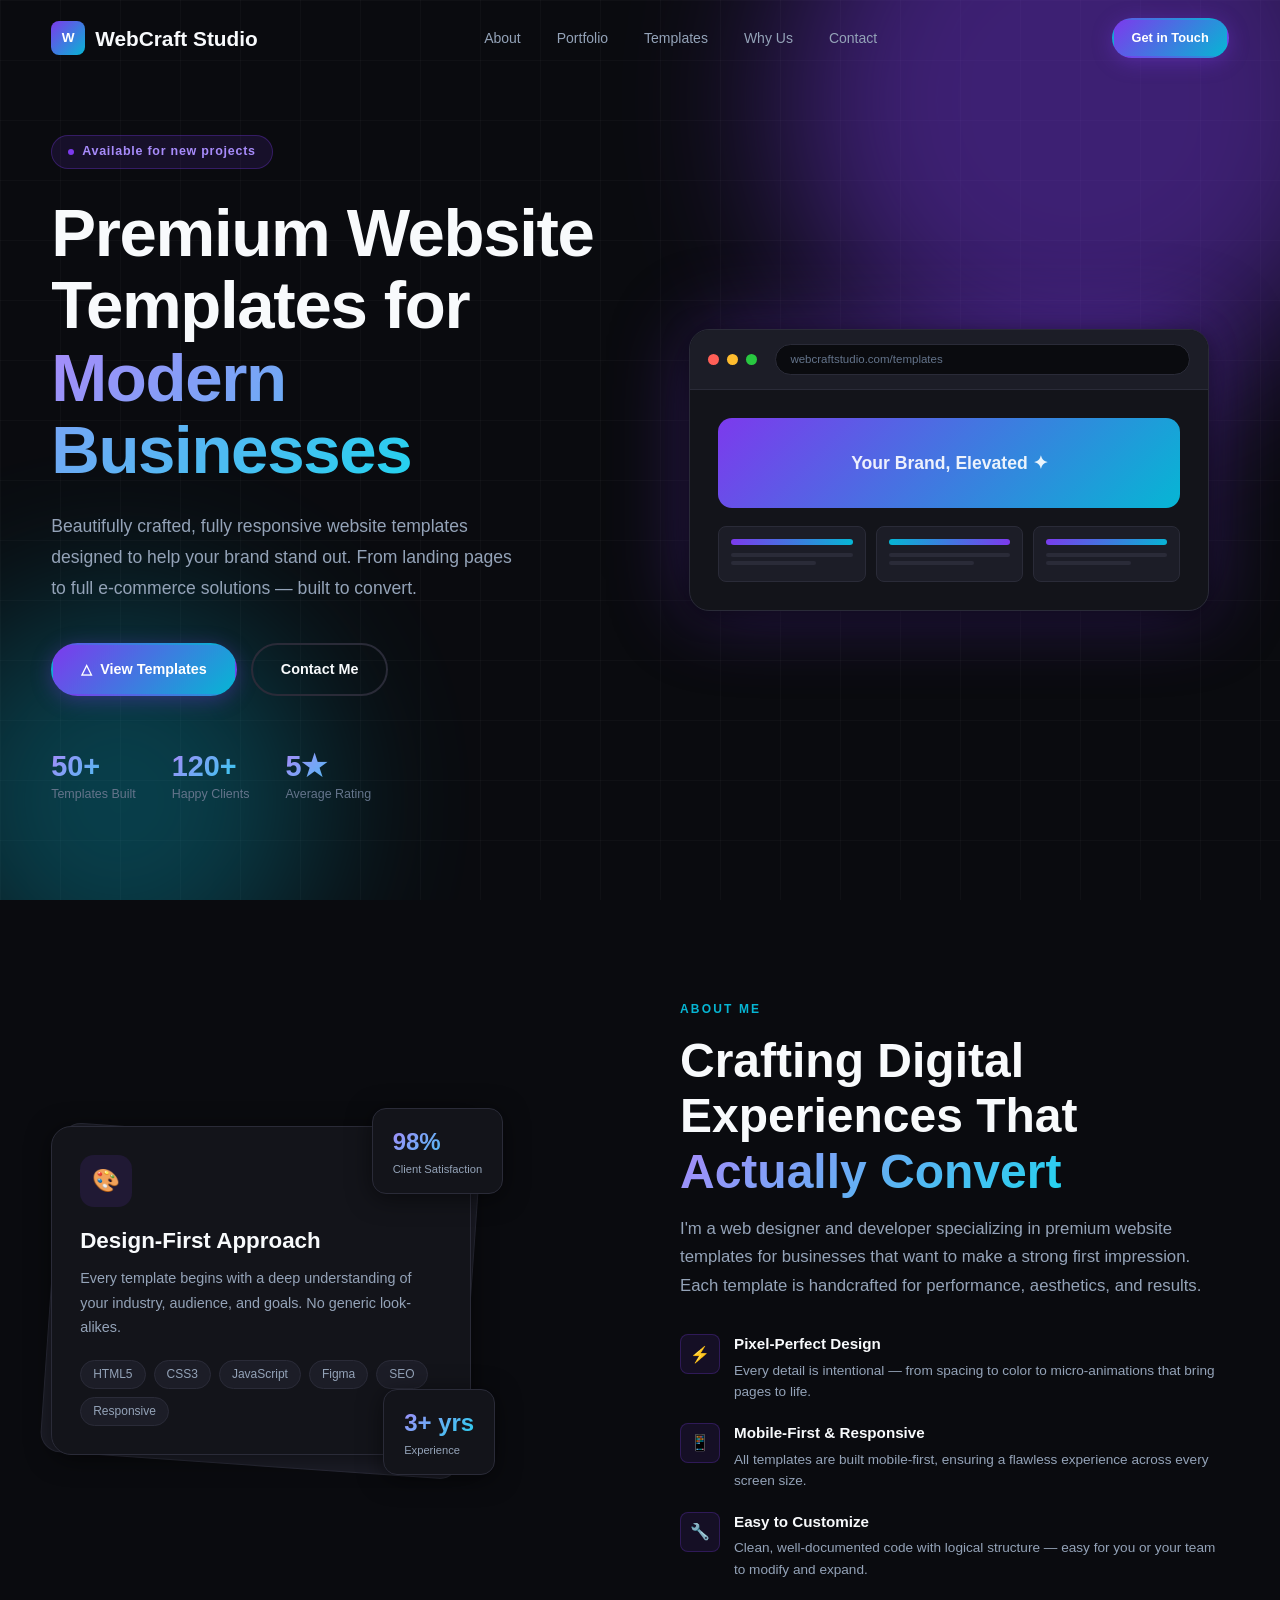
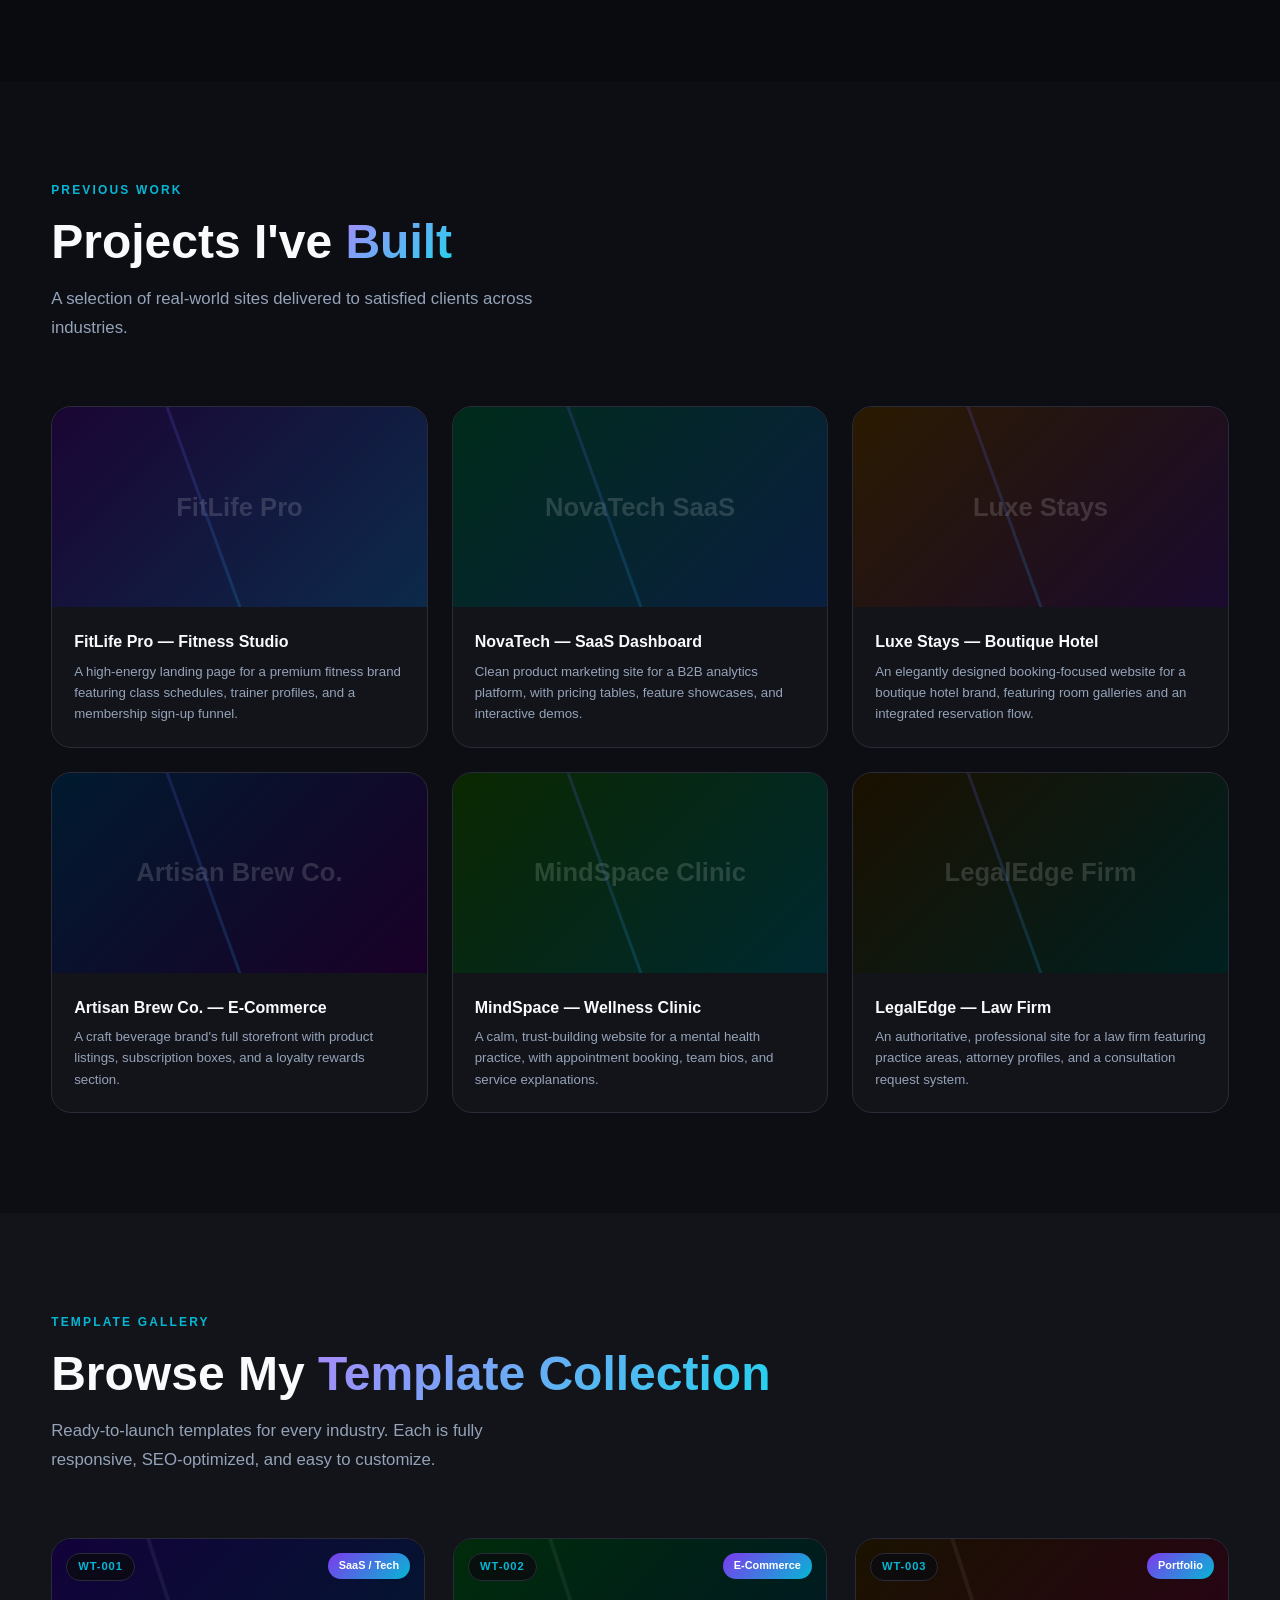
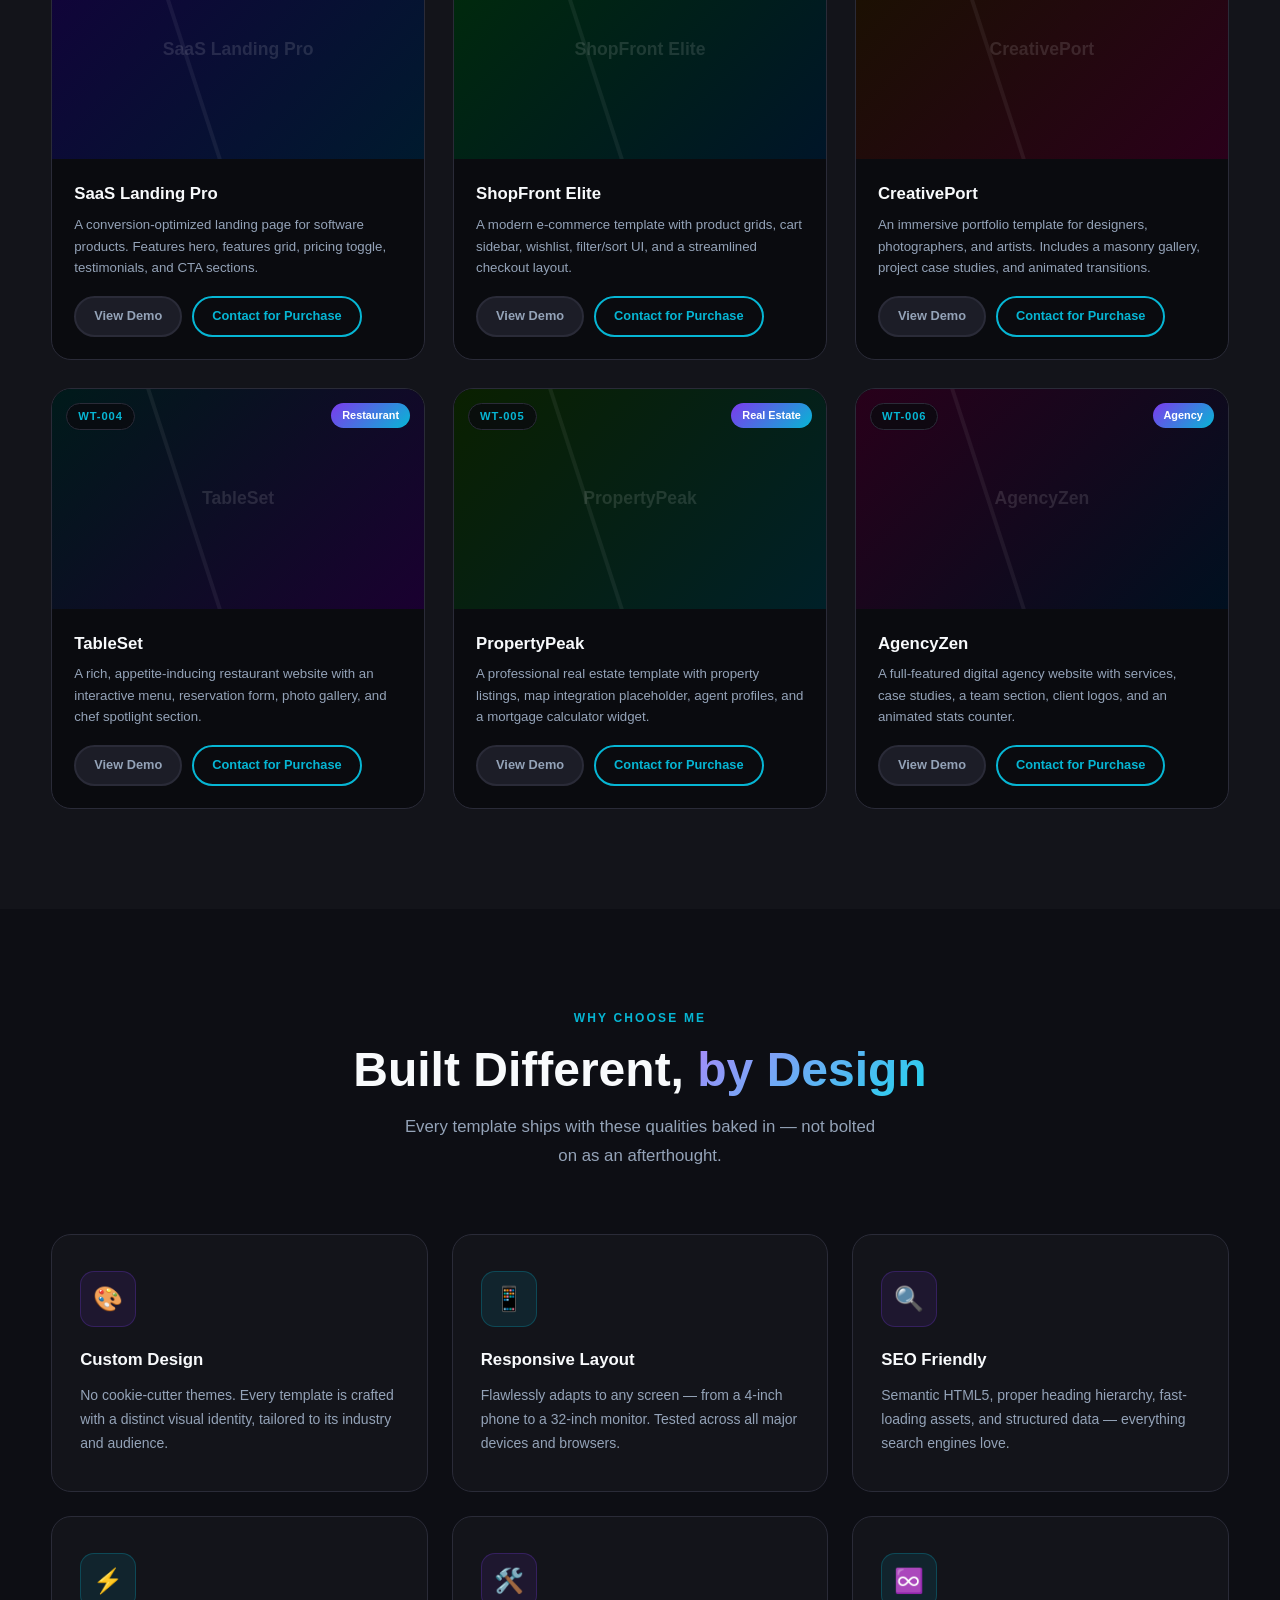
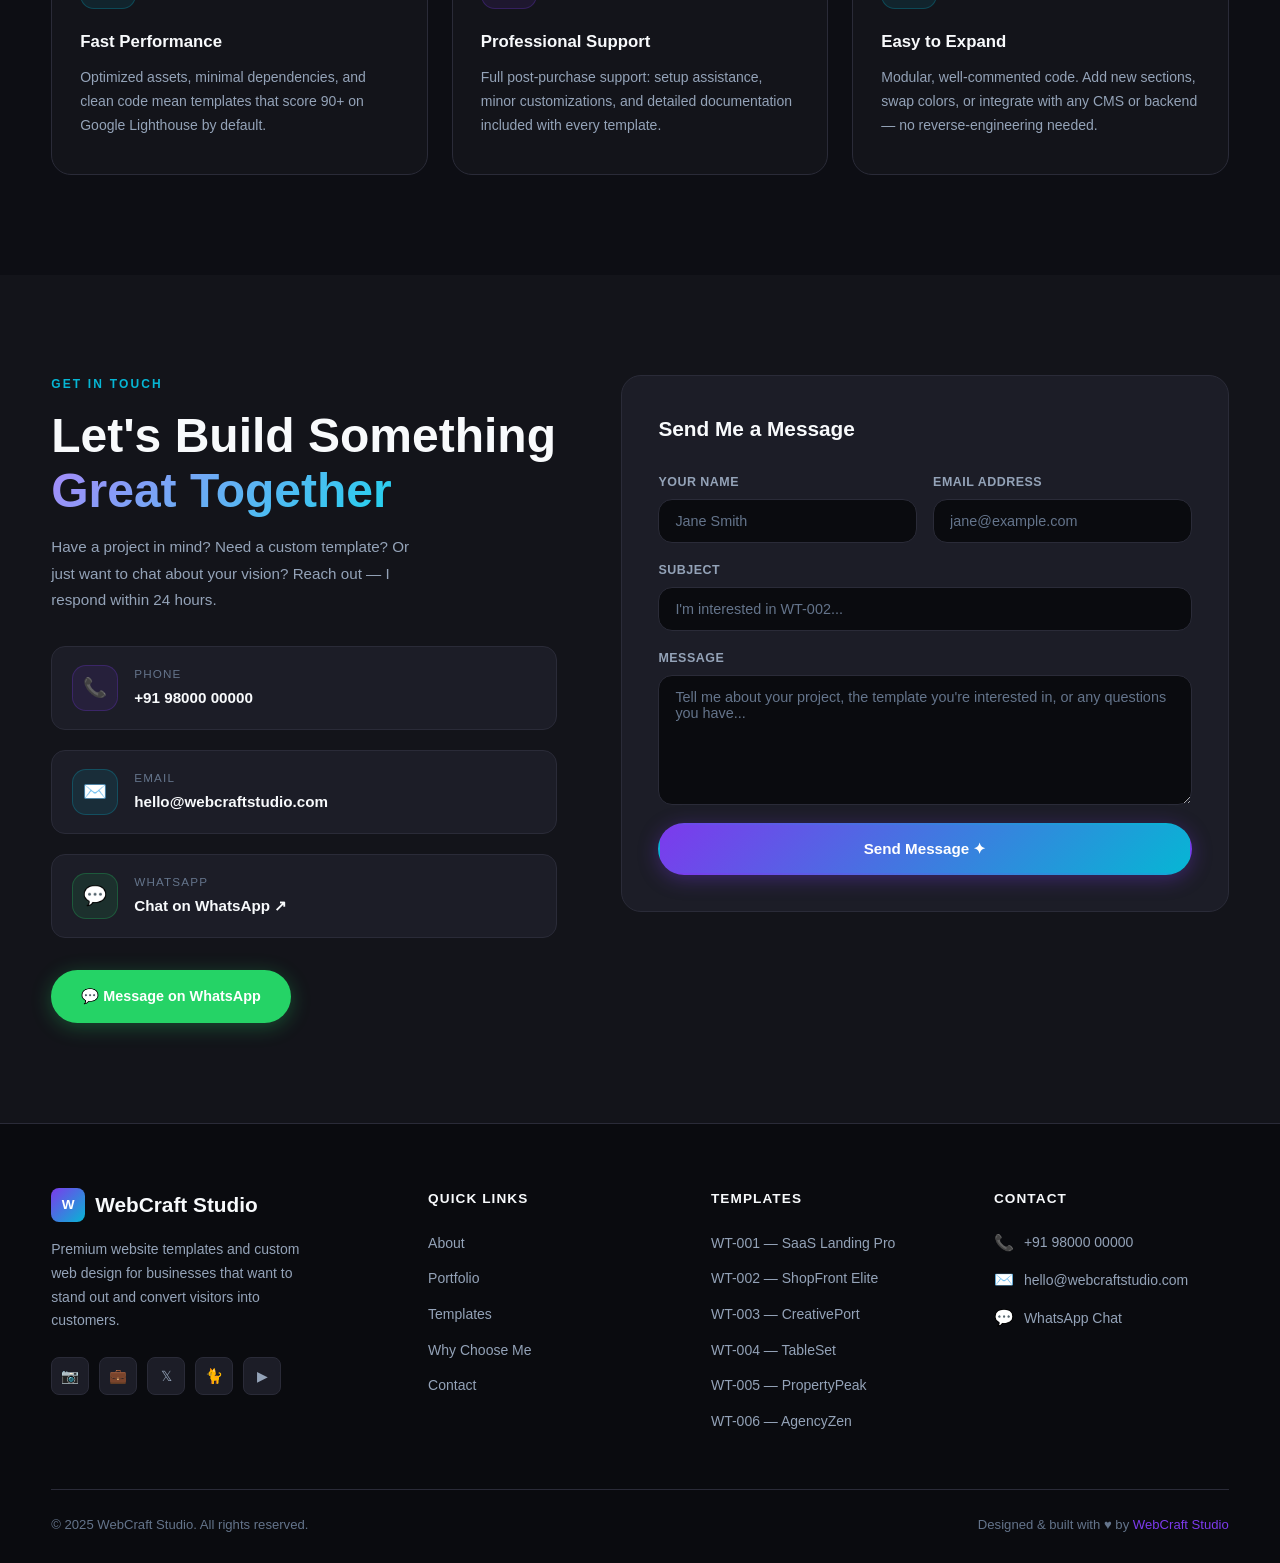
==== index.html @ 1c5ee987 "first commit" ====
<!DOCTYPE html>
<html lang="en">
<head>
  <meta charset="UTF-8" />
  <meta name="viewport" content="width=device-width, initial-scale=1.0" />
  <meta name="description" content="Premium website templates and custom web design services for modern businesses. Browse my portfolio and find the perfect template for your brand." />
  <meta name="keywords" content="website templates, web design, portfolio, custom websites, responsive design" />
  <title>WebCraft Studio — Premium Website Templates</title>
  <link rel="stylesheet" href="Styles.css" />
</head>
<body>

<!-- ══════════════════════════════════════
     NAVIGATION
══════════════════════════════════════ -->
<nav class="nav" id="nav" role="navigation" aria-label="Main navigation">
  <div class="container nav-inner">
    <a href="#" class="logo" aria-label="WebCraft Studio home">
      <div class="logo-mark" aria-hidden="true">W</div>
      WebCraft Studio
    </a>

    <ul class="nav-links">
      <li><a href="#about">About</a></li>
      <li><a href="#portfolio">Portfolio</a></li>
      <li><a href="#templates">Templates</a></li>
      <li><a href="#why-us">Why Us</a></li>
      <li><a href="#contact">Contact</a></li>
    </ul>

    <a href="#contact" class="btn btn-primary btn-sm nav-cta">Get in Touch</a>

    <button class="hamburger" id="hamburger" aria-label="Open menu" aria-expanded="false">
      <span></span><span></span><span></span>
    </button>
  </div>
</nav>

<!-- Mobile Menu -->
<div class="mobile-menu" id="mobileMenu" role="dialog" aria-label="Mobile navigation">
  <ul>
    <li><a href="#about" class="mobile-link">About</a></li>
    <li><a href="#portfolio" class="mobile-link">Portfolio</a></li>
    <li><a href="#templates" class="mobile-link">Templates</a></li>
    <li><a href="#why-us" class="mobile-link">Why Us</a></li>
    <li><a href="#contact" class="mobile-link">Contact</a></li>
  </ul>
</div>


<!-- ══════════════════════════════════════
     HERO
══════════════════════════════════════ -->
<header class="hero" id="hero">
  <div class="hero-bg" aria-hidden="true">
    <div class="hero-grid-lines"></div>
    <div class="hero-orb hero-orb-1"></div>
    <div class="hero-orb hero-orb-2"></div>
  </div>

  <div class="container">
    <div class="hero-inner">
      <div class="hero-content">
        <div class="hero-badge">
          <span class="hero-badge-dot" aria-hidden="true"></span>
          Available for new projects
        </div>

        <h1 class="hero-headline display">
          Premium Website Templates for
          <span class="gradient-text">Modern Businesses</span>
        </h1>

        <p class="hero-sub">
          Beautifully crafted, fully responsive website templates designed to help your brand stand out. From landing pages to full e-commerce solutions — built to convert.
        </p>

        <div class="hero-actions">
          <a href="#templates" class="btn btn-primary">
            <span>&#9651;</span> View Templates
          </a>
          <a href="#contact" class="btn btn-outline">
            Contact Me
          </a>
        </div>

        <div class="hero-stats" role="list">
          <div role="listitem">
            <div class="hero-stat-num gradient-text">50+</div>
            <div class="hero-stat-label">Templates Built</div>
          </div>
          <div role="listitem">
            <div class="hero-stat-num gradient-text">120+</div>
            <div class="hero-stat-label">Happy Clients</div>
          </div>
          <div role="listitem">
            <div class="hero-stat-num gradient-text">5★</div>
            <div class="hero-stat-label">Average Rating</div>
          </div>
        </div>
      </div>

      <!-- Browser Mockup -->
      <div class="hero-visual" aria-hidden="true">
        <div class="hero-mockup">
          <div class="mockup-bar">
            <div class="mockup-dot"></div>
            <div class="mockup-dot"></div>
            <div class="mockup-dot"></div>
            <div class="mockup-url">webcraftstudio.com/templates</div>
          </div>
          <div class="mockup-content">
            <div class="mockup-hero-strip">Your Brand, Elevated ✦</div>
            <div class="mockup-cards">
              <div class="mockup-card">
                <div class="mockup-card-bar" style="background:linear-gradient(90deg,#7C3AED,#06B6D4)"></div>
                <div class="mockup-card-line"></div>
                <div class="mockup-card-line"></div>
              </div>
              <div class="mockup-card">
                <div class="mockup-card-bar" style="background:linear-gradient(90deg,#06B6D4,#7C3AED)"></div>
                <div class="mockup-card-line"></div>
                <div class="mockup-card-line"></div>
              </div>
              <div class="mockup-card">
                <div class="mockup-card-bar" style="background:var(--gradient)"></div>
                <div class="mockup-card-line"></div>
                <div class="mockup-card-line"></div>
              </div>
            </div>
          </div>
        </div>
      </div>
    </div>
  </div>
</header>


<!-- ══════════════════════════════════════
     ABOUT
══════════════════════════════════════ -->
<section class="section" id="about" aria-labelledby="about-title">
  <div class="container">
    <div class="about-inner">

      <!-- Visual stacked card -->
      <div class="about-visual" aria-hidden="true">
        <div class="about-card-stack">
          <div class="acard-behind"></div>
          <div class="acard acard-main">
            <div class="acard-icon" style="background:rgba(124,58,237,.12);border-color:rgba(124,58,237,.25);">🎨</div>
            <div class="acard-title">Design-First Approach</div>
            <div class="acard-text">
              Every template begins with a deep understanding of your industry, audience, and goals. No generic look-alikes.
            </div>
            <div class="skill-tags">
              <span class="skill-tag">HTML5</span>
              <span class="skill-tag">CSS3</span>
              <span class="skill-tag">JavaScript</span>
              <span class="skill-tag">Figma</span>
              <span class="skill-tag">SEO</span>
              <span class="skill-tag">Responsive</span>
            </div>
          </div>
          <div class="float-stat float-stat-1">
            <div class="float-stat-num gradient-text">3+ yrs</div>
            <div class="float-stat-label">Experience</div>
          </div>
          <div class="float-stat float-stat-2">
            <div class="float-stat-num gradient-text">98%</div>
            <div class="float-stat-label">Client Satisfaction</div>
          </div>
        </div>
      </div>

      <!-- Content -->
      <div class="about-content">
        <div class="section-label">About Me</div>
        <h2 class="section-title display" id="about-title">
          Crafting Digital Experiences That
          <span class="gradient-text">Actually Convert</span>
        </h2>
        <p class="section-sub">
          I'm a web designer and developer specializing in premium website templates for businesses that want to make a strong first impression. Each template is handcrafted for performance, aesthetics, and results.
        </p>

        <div class="about-features" role="list">
          <div class="about-feature reveal" role="listitem">
            <div class="about-feature-icon">⚡</div>
            <div>
              <div class="about-feature-name">Pixel-Perfect Design</div>
              <div class="about-feature-desc">Every detail is intentional — from spacing to color to micro-animations that bring pages to life.</div>
            </div>
          </div>
          <div class="about-feature reveal reveal-delay-1" role="listitem">
            <div class="about-feature-icon">📱</div>
            <div>
              <div class="about-feature-name">Mobile-First & Responsive</div>
              <div class="about-feature-desc">All templates are built mobile-first, ensuring a flawless experience across every screen size.</div>
            </div>
          </div>
          <div class="about-feature reveal reveal-delay-2" role="listitem">
            <div class="about-feature-icon">🔧</div>
            <div>
              <div class="about-feature-name">Easy to Customize</div>
              <div class="about-feature-desc">Clean, well-documented code with logical structure — easy for you or your team to modify and expand.</div>
            </div>
          </div>
        </div>
      </div>

    </div>
  </div>
</section>


<!-- ══════════════════════════════════════
     PORTFOLIO / PREVIOUS WORK
══════════════════════════════════════ -->
<section class="section" id="portfolio" style="background: #0D0E14;" aria-labelledby="portfolio-title">
  <div class="container">
    <div class="section-header">
      <div class="section-label">Previous Work</div>
      <h2 class="section-title display" id="portfolio-title">
        Projects I've <span class="gradient-text">Built</span>
      </h2>
      <p class="section-sub">
        A selection of real-world sites delivered to satisfied clients across industries.
      </p>
    </div>

    <div class="portfolio-grid">

      <!-- Card 1 -->
      <article class="portfolio-card reveal">
        <div class="portfolio-preview">
          <div class="portfolio-preview-placeholder"
               style="background:linear-gradient(135deg,#1a0533 0%,#0c2a4a 100%);">
            FitLife Pro
          </div>
          <div class="portfolio-overlay">
            <a href="#" class="btn btn-outline" aria-label="View FitLife Pro live demo">Live Demo ↗</a>
          </div>
        </div>
        <div class="portfolio-body">
          <h3 class="portfolio-title">FitLife Pro — Fitness Studio</h3>
          <p class="portfolio-desc">A high-energy landing page for a premium fitness brand featuring class schedules, trainer profiles, and a membership sign-up funnel.</p>
        </div>
      </article>

      <!-- Card 2 -->
      <article class="portfolio-card reveal reveal-delay-1">
        <div class="portfolio-preview">
          <div class="portfolio-preview-placeholder"
               style="background:linear-gradient(135deg,#002b1a 0%,#0a1f40 100%);">
            NovaTech SaaS
          </div>
          <div class="portfolio-overlay">
            <a href="#" class="btn btn-outline" aria-label="View NovaTech SaaS live demo">Live Demo ↗</a>
          </div>
        </div>
        <div class="portfolio-body">
          <h3 class="portfolio-title">NovaTech — SaaS Dashboard</h3>
          <p class="portfolio-desc">Clean product marketing site for a B2B analytics platform, with pricing tables, feature showcases, and interactive demos.</p>
        </div>
      </article>

      <!-- Card 3 -->
      <article class="portfolio-card reveal reveal-delay-2">
        <div class="portfolio-preview">
          <div class="portfolio-preview-placeholder"
               style="background:linear-gradient(135deg,#2a1a00 0%,#1a0a2e 100%);">
            Luxe Stays
          </div>
          <div class="portfolio-overlay">
            <a href="#" class="btn btn-outline" aria-label="View Luxe Stays live demo">Live Demo ↗</a>
          </div>
        </div>
        <div class="portfolio-body">
          <h3 class="portfolio-title">Luxe Stays — Boutique Hotel</h3>
          <p class="portfolio-desc">An elegantly designed booking-focused website for a boutique hotel brand, featuring room galleries and an integrated reservation flow.</p>
        </div>
      </article>

      <!-- Card 4 -->
      <article class="portfolio-card reveal">
        <div class="portfolio-preview">
          <div class="portfolio-preview-placeholder"
               style="background:linear-gradient(135deg,#001a2e 0%,#1a0028 100%);">
            Artisan Brew Co.
          </div>
          <div class="portfolio-overlay">
            <a href="#" class="btn btn-outline" aria-label="View Artisan Brew live demo">Live Demo ↗</a>
          </div>
        </div>
        <div class="portfolio-body">
          <h3 class="portfolio-title">Artisan Brew Co. — E-Commerce</h3>
          <p class="portfolio-desc">A craft beverage brand's full storefront with product listings, subscription boxes, and a loyalty rewards section.</p>
        </div>
      </article>

      <!-- Card 5 -->
      <article class="portfolio-card reveal reveal-delay-1">
        <div class="portfolio-preview">
          <div class="portfolio-preview-placeholder"
               style="background:linear-gradient(135deg,#0a2800 0%,#002830 100%);">
            MindSpace Clinic
          </div>
          <div class="portfolio-overlay">
            <a href="#" class="btn btn-outline" aria-label="View MindSpace Clinic live demo">Live Demo ↗</a>
          </div>
        </div>
        <div class="portfolio-body">
          <h3 class="portfolio-title">MindSpace — Wellness Clinic</h3>
          <p class="portfolio-desc">A calm, trust-building website for a mental health practice, with appointment booking, team bios, and service explanations.</p>
        </div>
      </article>

      <!-- Card 6 -->
      <article class="portfolio-card reveal reveal-delay-2">
        <div class="portfolio-preview">
          <div class="portfolio-preview-placeholder"
               style="background:linear-gradient(135deg,#1a1000 0%,#002020 100%);">
            LegalEdge Firm
          </div>
          <div class="portfolio-overlay">
            <a href="#" class="btn btn-outline" aria-label="View LegalEdge live demo">Live Demo ↗</a>
          </div>
        </div>
        <div class="portfolio-body">
          <h3 class="portfolio-title">LegalEdge — Law Firm</h3>
          <p class="portfolio-desc">An authoritative, professional site for a law firm featuring practice areas, attorney profiles, and a consultation request system.</p>
        </div>
      </article>

    </div>
  </div>
</section>


<!-- ══════════════════════════════════════
     TEMPLATES
══════════════════════════════════════ -->
<section class="section templates-section" id="templates" aria-labelledby="templates-title">
  <div class="container">
    <div class="section-header">
      <div class="section-label">Template Gallery</div>
      <h2 class="section-title display" id="templates-title">
        Browse My <span class="gradient-text">Template Collection</span>
      </h2>
      <p class="section-sub">
        Ready-to-launch templates for every industry. Each is fully responsive, SEO-optimized, and easy to customize.
      </p>
    </div>

    <div class="templates-grid">

      <!-- WT-001 -->
      <article class="template-card reveal">
        <div class="template-preview"
             style="background:linear-gradient(135deg,#12023a 0%,#001a2e 100%);">
          <div class="template-code-badge">WT-001</div>
          <div class="template-cat-badge">SaaS / Tech</div>
          <div class="template-preview-label">SaaS Landing Pro</div>
        </div>
        <div class="template-body">
          <h3 class="template-name">SaaS Landing Pro</h3>
          <p class="template-desc">A conversion-optimized landing page for software products. Features hero, features grid, pricing toggle, testimonials, and CTA sections.</p>
          <div class="template-actions">
            <a href="#" class="btn btn-ghost btn-sm" aria-label="View demo of SaaS Landing Pro">View Demo</a>
            <a href="#contact" class="btn btn-cyan btn-sm" aria-label="Contact to purchase SaaS Landing Pro">Contact for Purchase</a>
          </div>
        </div>
      </article>

      <!-- WT-002 -->
      <article class="template-card reveal reveal-delay-1">
        <div class="template-preview"
             style="background:linear-gradient(135deg,#002b0a 0%,#001528 100%);">
          <div class="template-code-badge">WT-002</div>
          <div class="template-cat-badge">E-Commerce</div>
          <div class="template-preview-label">ShopFront Elite</div>
        </div>
        <div class="template-body">
          <h3 class="template-name">ShopFront Elite</h3>
          <p class="template-desc">A modern e-commerce template with product grids, cart sidebar, wishlist, filter/sort UI, and a streamlined checkout layout.</p>
          <div class="template-actions">
            <a href="#" class="btn btn-ghost btn-sm" aria-label="View demo of ShopFront Elite">View Demo</a>
            <a href="#contact" class="btn btn-cyan btn-sm" aria-label="Contact to purchase ShopFront Elite">Contact for Purchase</a>
          </div>
        </div>
      </article>

      <!-- WT-003 -->
      <article class="template-card reveal reveal-delay-2">
        <div class="template-preview"
             style="background:linear-gradient(135deg,#1a1200 0%,#2a001a 100%);">
          <div class="template-code-badge">WT-003</div>
          <div class="template-cat-badge">Portfolio</div>
          <div class="template-preview-label">CreativePort</div>
        </div>
        <div class="template-body">
          <h3 class="template-name">CreativePort</h3>
          <p class="template-desc">An immersive portfolio template for designers, photographers, and artists. Includes a masonry gallery, project case studies, and animated transitions.</p>
          <div class="template-actions">
            <a href="#" class="btn btn-ghost btn-sm" aria-label="View demo of CreativePort">View Demo</a>
            <a href="#contact" class="btn btn-cyan btn-sm" aria-label="Contact to purchase CreativePort">Contact for Purchase</a>
          </div>
        </div>
      </article>

      <!-- WT-004 -->
      <article class="template-card reveal">
        <div class="template-preview"
             style="background:linear-gradient(135deg,#001a1a 0%,#1a0030 100%);">
          <div class="template-code-badge">WT-004</div>
          <div class="template-cat-badge">Restaurant</div>
          <div class="template-preview-label">TableSet</div>
        </div>
        <div class="template-body">
          <h3 class="template-name">TableSet</h3>
          <p class="template-desc">A rich, appetite-inducing restaurant website with an interactive menu, reservation form, photo gallery, and chef spotlight section.</p>
          <div class="template-actions">
            <a href="#" class="btn btn-ghost btn-sm" aria-label="View demo of TableSet">View Demo</a>
            <a href="#contact" class="btn btn-cyan btn-sm" aria-label="Contact to purchase TableSet">Contact for Purchase</a>
          </div>
        </div>
      </article>

      <!-- WT-005 -->
      <article class="template-card reveal reveal-delay-1">
        <div class="template-preview"
             style="background:linear-gradient(135deg,#0a2000 0%,#002028 100%);">
          <div class="template-code-badge">WT-005</div>
          <div class="template-cat-badge">Real Estate</div>
          <div class="template-preview-label">PropertyPeak</div>
        </div>
        <div class="template-body">
          <h3 class="template-name">PropertyPeak</h3>
          <p class="template-desc">A professional real estate template with property listings, map integration placeholder, agent profiles, and a mortgage calculator widget.</p>
          <div class="template-actions">
            <a href="#" class="btn btn-ghost btn-sm" aria-label="View demo of PropertyPeak">View Demo</a>
            <a href="#contact" class="btn btn-cyan btn-sm" aria-label="Contact to purchase PropertyPeak">Contact for Purchase</a>
          </div>
        </div>
      </article>

      <!-- WT-006 -->
      <article class="template-card reveal reveal-delay-2">
        <div class="template-preview"
             style="background:linear-gradient(135deg,#28001a 0%,#001020 100%);">
          <div class="template-code-badge">WT-006</div>
          <div class="template-cat-badge">Agency</div>
          <div class="template-preview-label">AgencyZen</div>
        </div>
        <div class="template-body">
          <h3 class="template-name">AgencyZen</h3>
          <p class="template-desc">A full-featured digital agency website with services, case studies, a team section, client logos, and an animated stats counter.</p>
          <div class="template-actions">
            <a href="#" class="btn btn-ghost btn-sm" aria-label="View demo of AgencyZen">View Demo</a>
            <a href="#contact" class="btn btn-cyan btn-sm" aria-label="Contact to purchase AgencyZen">Contact for Purchase</a>
          </div>
        </div>
      </article>

    </div>
  </div>
</section>


<!-- ══════════════════════════════════════
     WHY CHOOSE US
══════════════════════════════════════ -->
<section class="section" id="why-us" style="background:#0D0E14;" aria-labelledby="why-title">
  <div class="container">
    <div class="section-header" style="text-align:center; max-width:580px; margin:0 auto 64px;">
      <div class="section-label">Why Choose Me</div>
      <h2 class="section-title display" id="why-title">
        Built Different, <span class="gradient-text">by Design</span>
      </h2>
      <p class="section-sub" style="margin:0 auto; max-width:480px;">
        Every template ships with these qualities baked in — not bolted on as an afterthought.
      </p>
    </div>

    <div class="why-grid">

      <div class="why-card reveal">
        <div class="why-icon" style="background:rgba(124,58,237,.1);border-color:rgba(124,58,237,.25);">🎨</div>
        <h3 class="why-title">Custom Design</h3>
        <p class="why-desc">No cookie-cutter themes. Every template is crafted with a distinct visual identity, tailored to its industry and audience.</p>
      </div>

      <div class="why-card reveal reveal-delay-1">
        <div class="why-icon" style="background:rgba(6,182,212,.1);border-color:rgba(6,182,212,.25);">📱</div>
        <h3 class="why-title">Responsive Layout</h3>
        <p class="why-desc">Flawlessly adapts to any screen — from a 4-inch phone to a 32-inch monitor. Tested across all major devices and browsers.</p>
      </div>

      <div class="why-card reveal reveal-delay-2">
        <div class="why-icon" style="background:rgba(124,58,237,.1);border-color:rgba(124,58,237,.25);">🔍</div>
        <h3 class="why-title">SEO Friendly</h3>
        <p class="why-desc">Semantic HTML5, proper heading hierarchy, fast-loading assets, and structured data — everything search engines love.</p>
      </div>

      <div class="why-card reveal">
        <div class="why-icon" style="background:rgba(6,182,212,.1);border-color:rgba(6,182,212,.25);">⚡</div>
        <h3 class="why-title">Fast Performance</h3>
        <p class="why-desc">Optimized assets, minimal dependencies, and clean code mean templates that score 90+ on Google Lighthouse by default.</p>
      </div>

      <div class="why-card reveal reveal-delay-1">
        <div class="why-icon" style="background:rgba(124,58,237,.1);border-color:rgba(124,58,237,.25);">🛠️</div>
        <h3 class="why-title">Professional Support</h3>
        <p class="why-desc">Full post-purchase support: setup assistance, minor customizations, and detailed documentation included with every template.</p>
      </div>

      <div class="why-card reveal reveal-delay-2">
        <div class="why-icon" style="background:rgba(6,182,212,.1);border-color:rgba(6,182,212,.25);">♾️</div>
        <h3 class="why-title">Easy to Expand</h3>
        <p class="why-desc">Modular, well-commented code. Add new sections, swap colors, or integrate with any CMS or backend — no reverse-engineering needed.</p>
      </div>

    </div>
  </div>
</section>


<!-- ══════════════════════════════════════
     CONTACT
══════════════════════════════════════ -->
<section class="section contact-section" id="contact" aria-labelledby="contact-title">
  <div class="container">
    <div class="contact-inner">

      <!-- Left: Info -->
      <div class="contact-info">
        <div class="section-label">Get in Touch</div>
        <h2 class="section-title display" id="contact-title">
          Let's Build Something
          <span class="gradient-text">Great Together</span>
        </h2>
        <p style="color:var(--text-muted);font-size:.95rem;line-height:1.75;max-width:380px;margin-bottom:0;">
          Have a project in mind? Need a custom template? Or just want to chat about your vision? Reach out — I respond within 24 hours.
        </p>

        <div class="contact-methods">

          <a href="tel:+919800000000" class="contact-method">
            <div class="contact-method-icon"
                 style="background:rgba(124,58,237,.1);border:1px solid rgba(124,58,237,.25);">
              📞
            </div>
            <div>
              <div class="contact-method-label">Phone</div>
              <div class="contact-method-value">+91 98000 00000</div>
            </div>
          </a>

          <a href="mailto:hello@webcraftstudio.com" class="contact-method">
            <div class="contact-method-icon"
                 style="background:rgba(6,182,212,.1);border:1px solid rgba(6,182,212,.25);">
              ✉️
            </div>
            <div>
              <div class="contact-method-label">Email</div>
              <div class="contact-method-value">hello@webcraftstudio.com</div>
            </div>
          </a>

          <a href="https://wa.me/919800000000" target="_blank" rel="noopener noreferrer" class="contact-method">
            <div class="contact-method-icon"
                 style="background:rgba(37,211,102,.1);border:1px solid rgba(37,211,102,.25);">
              💬
            </div>
            <div>
              <div class="contact-method-label">WhatsApp</div>
              <div class="contact-method-value">Chat on WhatsApp ↗</div>
            </div>
          </a>

        </div>

        <a href="https://wa.me/919800000000" target="_blank" rel="noopener noreferrer"
           class="btn btn-whatsapp">
          💬 Message on WhatsApp
        </a>
      </div>

      <!-- Right: Form -->
      <div class="contact-form-card reveal">
        <div class="form-title">Send Me a Message</div>
        <form id="contactForm" novalidate>
          <div class="form-row">
            <div class="form-group">
              <label class="form-label" for="name">Your Name</label>
              <input class="form-control" type="text" id="name" name="name"
                     placeholder="Jane Smith" required autocomplete="name" />
            </div>
            <div class="form-group">
              <label class="form-label" for="email">Email Address</label>
              <input class="form-control" type="email" id="email" name="email"
                     placeholder="jane@example.com" required autocomplete="email" />
            </div>
          </div>

          <div class="form-group">
            <label class="form-label" for="subject">Subject</label>
            <input class="form-control" type="text" id="subject" name="subject"
                   placeholder="I'm interested in WT-002..." required />
          </div>

          <div class="form-group">
            <label class="form-label" for="message">Message</label>
            <textarea class="form-control" id="message" name="message"
                      placeholder="Tell me about your project, the template you're interested in, or any questions you have..."
                      required></textarea>
          </div>

          <button type="submit" class="btn btn-primary form-submit">
            Send Message ✦
          </button>

          <div class="success-msg" id="successMsg" role="status" aria-live="polite">
            ✅ Message sent! I'll get back to you within 24 hours.
          </div>
        </form>
      </div>

    </div>
  </div>
</section>


<!-- ══════════════════════════════════════
     FOOTER
══════════════════════════════════════ -->
<footer class="footer" aria-label="Site footer">
  <div class="container">
    <div class="footer-grid">

      <!-- Brand -->
      <div class="footer-brand">
        <a href="#" class="logo">
          <div class="logo-mark" aria-hidden="true">W</div>
          WebCraft Studio
        </a>
        <p>Premium website templates and custom web design for businesses that want to stand out and convert visitors into customers.</p>
        <div class="social-links" aria-label="Social media links">
          <a href="#" class="social-link" aria-label="Follow on Instagram">&#128247;</a>
          <a href="#" class="social-link" aria-label="Connect on LinkedIn">&#128188;</a>
          <a href="#" class="social-link" aria-label="Follow on Twitter/X">&#120143;</a>
          <a href="#" class="social-link" aria-label="View GitHub">&#128008;</a>
          <a href="#" class="social-link" aria-label="Watch on YouTube">&#9654;</a>
        </div>
      </div>

      <!-- Quick Links -->
      <div>
        <div class="footer-col-title">Quick Links</div>
        <ul class="footer-links">
          <li><a href="#about">About</a></li>
          <li><a href="#portfolio">Portfolio</a></li>
          <li><a href="#templates">Templates</a></li>
          <li><a href="#why-us">Why Choose Me</a></li>
          <li><a href="#contact">Contact</a></li>
        </ul>
      </div>

      <!-- Templates -->
      <div>
        <div class="footer-col-title">Templates</div>
        <ul class="footer-links">
          <li><a href="#">WT-001 — SaaS Landing Pro</a></li>
          <li><a href="#">WT-002 — ShopFront Elite</a></li>
          <li><a href="#">WT-003 — CreativePort</a></li>
          <li><a href="#">WT-004 — TableSet</a></li>
          <li><a href="#">WT-005 — PropertyPeak</a></li>
          <li><a href="#">WT-006 — AgencyZen</a></li>
        </ul>
      </div>

      <!-- Contact -->
      <div>
        <div class="footer-col-title">Contact</div>
        <a href="tel:+919800000000" class="footer-contact-item">
          <span>📞</span> +91 98000 00000
        </a>
        <a href="mailto:hello@webcraftstudio.com" class="footer-contact-item">
          <span>✉️</span> hello@webcraftstudio.com
        </a>
        <a href="https://wa.me/919800000000" target="_blank" rel="noopener noreferrer" class="footer-contact-item">
          <span>💬</span> WhatsApp Chat
        </a>
      </div>

    </div>

    <div class="footer-bottom">
      <span>&copy; 2025 WebCraft Studio. All rights reserved.</span>
      <span>Designed &amp; built with ♥ by <a href="#about">WebCraft Studio</a></span>
    </div>
  </div>
</footer>


<!-- ══════════════════════════════════════
     JAVASCRIPT
══════════════════════════════════════ -->
<script>
  /* ── Sticky Nav ── */
  const nav = document.getElementById('nav');
  window.addEventListener('scroll', () => {
    nav.classList.toggle('scrolled', window.scrollY > 50);
  }, { passive: true });

  /* ── Hamburger / Mobile Menu ── */
  const hamburger = document.getElementById('hamburger');
  const mobileMenu = document.getElementById('mobileMenu');

  hamburger.addEventListener('click', () => {
    const isOpen = mobileMenu.classList.toggle('open');
    hamburger.classList.toggle('active', isOpen);
    hamburger.setAttribute('aria-expanded', isOpen);
    document.body.style.overflow = isOpen ? 'hidden' : '';
  });

  document.querySelectorAll('.mobile-link').forEach(link => {
    link.addEventListener('click', () => {
      mobileMenu.classList.remove('open');
      hamburger.classList.remove('active');
      hamburger.setAttribute('aria-expanded', 'false');
      document.body.style.overflow = '';
    });
  });

  /* ── Scroll Reveal ── */
  const revealObserver = new IntersectionObserver((entries) => {
    entries.forEach(entry => {
      if (entry.isIntersecting) {
        entry.target.classList.add('visible');
        revealObserver.unobserve(entry.target);
      }
    });
  }, { threshold: 0.12 });

  document.querySelectorAll('.reveal').forEach(el => revealObserver.observe(el));

  /* ── Active Nav Link ── */
  const sections = document.querySelectorAll('section[id], header[id]');
  const navLinks = document.querySelectorAll('.nav-links a');

  const sectionObserver = new IntersectionObserver((entries) => {
    entries.forEach(entry => {
      if (entry.isIntersecting) {
        navLinks.forEach(link => {
          link.style.color = link.getAttribute('href') === `#${entry.target.id}`
            ? 'var(--text)'
            : '';
        });
      }
    });
  }, { threshold: 0.4 });

  sections.forEach(s => sectionObserver.observe(s));

  /* ── Contact Form ── */
  const form = document.getElementById('contactForm');
  const successMsg = document.getElementById('successMsg');

  form.addEventListener('submit', (e) => {
    e.preventDefault();

    // Basic validation
    const name    = document.getElementById('name').value.trim();
    const email   = document.getElementById('email').value.trim();
    const subject = document.getElementById('subject').value.trim();
    const message = document.getElementById('message').value.trim();

    if (!name || !email || !subject || !message) return;
    if (!/^[^\s@]+@[^\s@]+\.[^\s@]+$/.test(email)) {
      document.getElementById('email').focus();
      return;
    }

    // Simulate send
    const btn = form.querySelector('.form-submit');
    btn.textContent = 'Sending…';
    btn.disabled = true;

    setTimeout(() => {
      form.reset();
      btn.textContent = 'Send Message ✦';
      btn.disabled = false;
      successMsg.style.display = 'block';
      setTimeout(() => { successMsg.style.display = 'none'; }, 5000);
    }, 1200);
  });
</script>

</body>
</html>
---- Styles.css ----
/* ============================================================
   PORTFOLIO — styles.css
   Theme: Deep-space dark | Violet × Cyan signature
   Fonts: Syne (display) + Inter (body)
   ============================================================ */

/* ── Custom Properties ── */
:root {
  --bg:          #0A0B0F;
  --bg-card:     #13141A;
  --bg-elevated: #1C1D27;
  --border:      #2A2B38;

  --violet:      #7C3AED;
  --violet-glow: rgba(124,58,237,.35);
  --cyan:        #06B6D4;
  --cyan-glow:   rgba(6,182,212,.25);

  --text:        #F8FAFC;
  --text-muted:  #94A3B8;
  --text-subtle: #64748B;

  --gradient:    linear-gradient(135deg, var(--violet) 0%, var(--cyan) 100%);
  --gradient-text: linear-gradient(135deg, #A78BFA 0%, #22D3EE 100%);

  --radius-sm:   8px;
  --radius-md:   14px;
  --radius-lg:   20px;
  --radius-pill: 999px;

  --transition:  .3s cubic-bezier(.4,0,.2,1);
  --shadow-card: 0 4px 24px rgba(0,0,0,.5);
  --shadow-glow: 0 0 40px var(--violet-glow);
}

/* ── Reset & Base ── */
*, *::before, *::after { box-sizing: border-box; margin: 0; padding: 0; }

html {
  scroll-behavior: smooth;
  font-size: 16px;
  -webkit-font-smoothing: antialiased;
}

body {
  background: var(--bg);
  color: var(--text);
  font-family: 'Inter', sans-serif;
  line-height: 1.6;
  overflow-x: hidden;
}

/* ── Typography helpers ── */
.display {
  font-family: 'Syne', sans-serif;
  font-weight: 800;
}

.gradient-text {
  background: var(--gradient-text);
  -webkit-background-clip: text;
  -webkit-text-fill-color: transparent;
  background-clip: text;
}

/* ── Layout helpers ── */
.container {
  width: 92%;
  max-width: 1200px;
  margin: 0 auto;
}

.section {
  padding: 100px 0;
}

.section-label {
  font-family: 'Syne', sans-serif;
  font-size: .75rem;
  font-weight: 700;
  letter-spacing: .18em;
  text-transform: uppercase;
  color: var(--cyan);
  margin-bottom: 14px;
}

.section-title {
  font-size: clamp(2rem, 4vw, 3rem);
  font-weight: 800;
  line-height: 1.15;
  margin-bottom: 16px;
}

.section-sub {
  color: var(--text-muted);
  font-size: 1.05rem;
  max-width: 520px;
  line-height: 1.7;
}

.section-header {
  margin-bottom: 64px;
}

/* ── Buttons ── */
.btn {
  display: inline-flex;
  align-items: center;
  gap: 8px;
  padding: 13px 28px;
  border-radius: var(--radius-pill);
  font-family: 'Syne', sans-serif;
  font-size: .9rem;
  font-weight: 700;
  cursor: pointer;
  text-decoration: none;
  border: 2px solid transparent;
  transition: var(--transition);
  white-space: nowrap;
}

.btn-primary {
  background: var(--gradient);
  color: #fff;
  box-shadow: 0 4px 20px var(--violet-glow);
}
.btn-primary:hover {
  transform: translateY(-2px);
  box-shadow: 0 8px 30px var(--violet-glow);
}

.btn-outline {
  background: transparent;
  color: var(--text);
  border-color: var(--border);
}
.btn-outline:hover {
  border-color: var(--violet);
  color: var(--violet);
  transform: translateY(-2px);
}

.btn-ghost {
  background: var(--bg-elevated);
  color: var(--text-muted);
  border-color: var(--border);
  font-size: .82rem;
  padding: 9px 20px;
}
.btn-ghost:hover {
  color: var(--text);
  border-color: var(--cyan);
  background: rgba(6,182,212,.08);
}

.btn-sm {
  padding: 8px 18px;
  font-size: .8rem;
}

.btn-cyan {
  background: transparent;
  color: var(--cyan);
  border-color: var(--cyan);
}
.btn-cyan:hover {
  background: var(--cyan);
  color: var(--bg);
  box-shadow: 0 4px 20px var(--cyan-glow);
  transform: translateY(-2px);
}

.btn-whatsapp {
  background: #25D366;
  color: #fff;
  box-shadow: 0 4px 20px rgba(37,211,102,.3);
}
.btn-whatsapp:hover {
  transform: translateY(-2px);
  box-shadow: 0 8px 30px rgba(37,211,102,.4);
}

/* ══════════════════════════════════════════
   NAVIGATION
══════════════════════════════════════════ */
.nav {
  position: fixed;
  top: 0; left: 0; right: 0;
  z-index: 1000;
  padding: 18px 0;
  transition: var(--transition);
}

.nav.scrolled {
  background: rgba(10,11,15,.92);
  backdrop-filter: blur(18px);
  border-bottom: 1px solid var(--border);
  padding: 12px 0;
}

.nav-inner {
  display: flex;
  align-items: center;
  justify-content: space-between;
}

.logo {
  font-family: 'Syne', sans-serif;
  font-weight: 800;
  font-size: 1.3rem;
  text-decoration: none;
  color: var(--text);
  display: flex;
  align-items: center;
  gap: 10px;
}

.logo-mark {
  width: 34px;
  height: 34px;
  background: var(--gradient);
  border-radius: var(--radius-sm);
  display: flex;
  align-items: center;
  justify-content: center;
  font-size: .85rem;
  font-weight: 900;
  color: #fff;
}

.nav-links {
  display: flex;
  align-items: center;
  gap: 36px;
  list-style: none;
}

.nav-links a {
  color: var(--text-muted);
  text-decoration: none;
  font-size: .875rem;
  font-weight: 500;
  transition: var(--transition);
}
.nav-links a:hover { color: var(--text); }

.nav-cta { margin-left: 8px; }

.hamburger {
  display: none;
  flex-direction: column;
  gap: 5px;
  background: none;
  border: none;
  cursor: pointer;
  padding: 4px;
}
.hamburger span {
  display: block;
  width: 24px;
  height: 2px;
  background: var(--text);
  border-radius: 2px;
  transition: var(--transition);
}
.hamburger.active span:nth-child(1) { transform: translateY(7px) rotate(45deg); }
.hamburger.active span:nth-child(2) { opacity: 0; }
.hamburger.active span:nth-child(3) { transform: translateY(-7px) rotate(-45deg); }

.mobile-menu {
  display: none;
  position: fixed;
  top: 0; left: 0; right: 0; bottom: 0;
  background: rgba(10,11,15,.97);
  z-index: 999;
  padding-top: 100px;
  align-items: flex-start;
  justify-content: center;
  backdrop-filter: blur(20px);
}
.mobile-menu.open { display: flex; }
.mobile-menu ul {
  list-style: none;
  display: flex;
  flex-direction: column;
  align-items: center;
  gap: 32px;
  text-align: center;
}
.mobile-menu a {
  font-family: 'Syne', sans-serif;
  font-size: 2rem;
  font-weight: 700;
  color: var(--text);
  text-decoration: none;
  transition: var(--transition);
}
.mobile-menu a:hover { color: var(--violet); }

/* ══════════════════════════════════════════
   HERO
══════════════════════════════════════════ */
.hero {
  min-height: 100vh;
  display: flex;
  align-items: center;
  position: relative;
  overflow: hidden;
  padding: 120px 0 80px;
}

.hero-bg {
  position: absolute;
  inset: 0;
  pointer-events: none;
}

.hero-orb {
  position: absolute;
  border-radius: 50%;
  filter: blur(80px);
  opacity: .45;
  animation: drift 8s ease-in-out infinite alternate;
}
.hero-orb-1 {
  width: 600px; height: 600px;
  background: var(--violet);
  top: -200px; right: -100px;
}
.hero-orb-2 {
  width: 400px; height: 400px;
  background: var(--cyan);
  bottom: -100px; left: -80px;
  animation-delay: 3s;
  opacity: .3;
}

.hero-grid-lines {
  position: absolute;
  inset: 0;
  background-image:
    linear-gradient(rgba(255,255,255,.025) 1px, transparent 1px),
    linear-gradient(90deg, rgba(255,255,255,.025) 1px, transparent 1px);
  background-size: 60px 60px;
}

@keyframes drift {
  from { transform: translate(0,0) scale(1); }
  to   { transform: translate(30px, 20px) scale(1.08); }
}

.hero-inner {
  position: relative;
  z-index: 2;
  display: grid;
  grid-template-columns: 1fr 1fr;
  gap: 60px;
  align-items: center;
}

.hero-badge {
  display: inline-flex;
  align-items: center;
  gap: 8px;
  background: rgba(124,58,237,.12);
  border: 1px solid rgba(124,58,237,.3);
  padding: 6px 16px;
  border-radius: var(--radius-pill);
  font-size: .78rem;
  font-weight: 600;
  letter-spacing: .06em;
  color: #A78BFA;
  margin-bottom: 28px;
}
.hero-badge-dot {
  width: 6px; height: 6px;
  background: var(--violet);
  border-radius: 50%;
  animation: pulse 2s ease-in-out infinite;
}
@keyframes pulse {
  0%,100% { opacity: 1; transform: scale(1); }
  50%      { opacity: .5; transform: scale(.7); }
}

.hero-headline {
  font-family: 'Syne', sans-serif;
  font-weight: 800;
  font-size: clamp(2.6rem, 5.5vw, 4.2rem);
  line-height: 1.08;
  letter-spacing: -.02em;
  margin-bottom: 24px;
}

.hero-sub {
  font-size: 1.1rem;
  color: var(--text-muted);
  line-height: 1.75;
  margin-bottom: 40px;
  max-width: 480px;
}

.hero-actions {
  display: flex;
  flex-wrap: wrap;
  gap: 14px;
  margin-bottom: 56px;
}

.hero-stats {
  display: flex;
  gap: 36px;
}

.hero-stat-num {
  font-family: 'Syne', sans-serif;
  font-size: 1.8rem;
  font-weight: 800;
  line-height: 1;
}
.hero-stat-label {
  font-size: .78rem;
  color: var(--text-subtle);
  margin-top: 4px;
}

.hero-visual {
  position: relative;
  display: flex;
  justify-content: center;
}

.hero-mockup {
  width: 100%;
  max-width: 520px;
  background: var(--bg-card);
  border: 1px solid var(--border);
  border-radius: var(--radius-lg);
  overflow: hidden;
  box-shadow: var(--shadow-card), 0 0 80px var(--violet-glow);
  animation: float 6s ease-in-out infinite;
}
@keyframes float {
  0%,100% { transform: translateY(0); }
  50%      { transform: translateY(-14px); }
}

.mockup-bar {
  display: flex;
  align-items: center;
  gap: 8px;
  padding: 14px 18px;
  background: var(--bg-elevated);
  border-bottom: 1px solid var(--border);
}
.mockup-dot {
  width: 11px; height: 11px;
  border-radius: 50%;
}
.mockup-dot:nth-child(1) { background: #FF5F57; }
.mockup-dot:nth-child(2) { background: #FEBC2E; }
.mockup-dot:nth-child(3) { background: #28C840; }
.mockup-url {
  flex: 1;
  background: var(--bg);
  border: 1px solid var(--border);
  border-radius: var(--radius-pill);
  padding: 5px 14px;
  font-size: .72rem;
  color: var(--text-subtle);
  margin-left: 10px;
}

.mockup-content {
  padding: 28px;
}

.mockup-hero-strip {
  background: var(--gradient);
  height: 90px;
  border-radius: var(--radius-md);
  margin-bottom: 18px;
  display: flex;
  align-items: center;
  justify-content: center;
  font-family: 'Syne', sans-serif;
  font-weight: 800;
  font-size: 1.1rem;
  color: rgba(255,255,255,.9);
}

.mockup-cards {
  display: grid;
  grid-template-columns: 1fr 1fr 1fr;
  gap: 10px;
}
.mockup-card {
  background: var(--bg-elevated);
  border: 1px solid var(--border);
  border-radius: var(--radius-sm);
  padding: 12px;
}
.mockup-card-bar {
  height: 6px;
  border-radius: 4px;
  margin-bottom: 8px;
}
.mockup-card-line {
  height: 4px;
  background: var(--border);
  border-radius: 4px;
  margin-bottom: 4px;
}
.mockup-card-line:last-child { width: 70%; }

/* ══════════════════════════════════════════
   ABOUT
══════════════════════════════════════════ */
.about-inner {
  display: grid;
  grid-template-columns: 1fr 1fr;
  gap: 80px;
  align-items: center;
}

.about-visual {
  position: relative;
}

.about-card-stack {
  position: relative;
  width: 100%;
  max-width: 420px;
}

.acard {
  background: var(--bg-card);
  border: 1px solid var(--border);
  border-radius: var(--radius-lg);
  padding: 28px;
  box-shadow: var(--shadow-card);
}

.acard-main {
  position: relative;
  z-index: 2;
}

.acard-behind {
  position: absolute;
  inset: 0;
  background: var(--bg-elevated);
  border: 1px solid var(--border);
  border-radius: var(--radius-lg);
  transform: rotate(4deg) translateY(10px);
  z-index: 1;
}

.acard-icon {
  width: 52px; height: 52px;
  border-radius: var(--radius-md);
  display: flex;
  align-items: center;
  justify-content: center;
  font-size: 1.4rem;
  margin-bottom: 16px;
}

.acard-title {
  font-family: 'Syne', sans-serif;
  font-weight: 700;
  font-size: 1.4rem;
  margin-bottom: 8px;
}

.acard-text {
  color: var(--text-muted);
  font-size: .9rem;
  line-height: 1.7;
  margin-bottom: 20px;
}

.skill-tags {
  display: flex;
  flex-wrap: wrap;
  gap: 8px;
}
.skill-tag {
  padding: 4px 12px;
  background: var(--bg-elevated);
  border: 1px solid var(--border);
  border-radius: var(--radius-pill);
  font-size: .75rem;
  color: var(--text-muted);
}

.float-stat {
  position: absolute;
  background: var(--bg-card);
  border: 1px solid var(--border);
  border-radius: var(--radius-md);
  padding: 14px 20px;
  box-shadow: var(--shadow-card);
}
.float-stat-1 { bottom: -20px; right: -24px; z-index: 3; }
.float-stat-2 { top: -18px; right: -32px; z-index: 3; }

.float-stat-num {
  font-family: 'Syne', sans-serif;
  font-weight: 800;
  font-size: 1.5rem;
}
.float-stat-label {
  font-size: .7rem;
  color: var(--text-muted);
}

.about-content .section-sub { max-width: 100%; margin-bottom: 32px; }

.about-features {
  display: flex;
  flex-direction: column;
  gap: 18px;
}
.about-feature {
  display: flex;
  align-items: flex-start;
  gap: 14px;
}
.about-feature-icon {
  width: 40px; height: 40px;
  border-radius: var(--radius-sm);
  background: rgba(124,58,237,.1);
  border: 1px solid rgba(124,58,237,.25);
  display: flex;
  align-items: center;
  justify-content: center;
  font-size: 1rem;
  flex-shrink: 0;
  margin-top: 2px;
}
.about-feature-name {
  font-family: 'Syne', sans-serif;
  font-weight: 700;
  font-size: .95rem;
  margin-bottom: 3px;
}
.about-feature-desc {
  font-size: .85rem;
  color: var(--text-muted);
  line-height: 1.6;
}

/* ══════════════════════════════════════════
   PORTFOLIO
══════════════════════════════════════════ */
.portfolio-grid {
  display: grid;
  grid-template-columns: repeat(3, 1fr);
  gap: 24px;
}

.portfolio-card {
  background: var(--bg-card);
  border: 1px solid var(--border);
  border-radius: var(--radius-lg);
  overflow: hidden;
  transition: var(--transition);
  cursor: pointer;
  position: relative;
}
.portfolio-card:hover {
  transform: translateY(-6px);
  border-color: var(--violet);
  box-shadow: 0 12px 40px var(--violet-glow);
}

.portfolio-preview {
  position: relative;
  overflow: hidden;
  height: 200px;
}

.portfolio-preview-img {
  width: 100%;
  height: 100%;
  object-fit: cover;
  transition: transform .5s ease;
}
.portfolio-card:hover .portfolio-preview-img { transform: scale(1.05); }

.portfolio-preview-placeholder {
  width: 100%;
  height: 100%;
  display: flex;
  align-items: center;
  justify-content: center;
  font-family: 'Syne', sans-serif;
  font-size: 1.6rem;
  font-weight: 800;
  color: rgba(255,255,255,.15);
  position: relative;
}

/* Slash motif — the signature element */
.portfolio-preview-placeholder::before {
  content: '';
  position: absolute;
  top: -30%; left: 40%;
  width: 3px; height: 160%;
  background: var(--gradient);
  opacity: .2;
  transform: rotate(-20deg);
}

.portfolio-overlay {
  position: absolute;
  inset: 0;
  background: rgba(10,11,15,.85);
  display: flex;
  align-items: center;
  justify-content: center;
  opacity: 0;
  transition: var(--transition);
}
.portfolio-card:hover .portfolio-overlay { opacity: 1; }

.portfolio-body {
  padding: 22px;
}
.portfolio-title {
  font-family: 'Syne', sans-serif;
  font-weight: 700;
  font-size: 1rem;
  margin-bottom: 6px;
}
.portfolio-desc {
  font-size: .83rem;
  color: var(--text-muted);
  line-height: 1.6;
}

/* ══════════════════════════════════════════
   TEMPLATES
══════════════════════════════════════════ */
.templates-section { background: var(--bg-card); }

.templates-grid {
  display: grid;
  grid-template-columns: repeat(3, 1fr);
  gap: 28px;
}

.template-card {
  background: var(--bg);
  border: 1px solid var(--border);
  border-radius: var(--radius-lg);
  overflow: hidden;
  transition: var(--transition);
  position: relative;
}
.template-card:hover {
  transform: translateY(-6px);
  border-color: var(--violet);
  box-shadow: 0 16px 48px var(--violet-glow);
}

/* Diagonal slash motif on template preview */
.template-preview {
  height: 220px;
  position: relative;
  overflow: hidden;
  display: flex;
  align-items: center;
  justify-content: center;
}

.template-preview::after {
  content: '';
  position: absolute;
  top: -40%; left: 35%;
  width: 4px; height: 180%;
  background: rgba(255,255,255,.06);
  transform: rotate(-18deg);
}

.template-code-badge {
  position: absolute;
  top: 14px; left: 14px;
  background: rgba(10,11,15,.8);
  border: 1px solid var(--border);
  backdrop-filter: blur(10px);
  padding: 4px 11px;
  border-radius: var(--radius-pill);
  font-size: .7rem;
  font-family: 'Syne', sans-serif;
  font-weight: 700;
  letter-spacing: .08em;
  color: var(--cyan);
  z-index: 2;
}

.template-cat-badge {
  position: absolute;
  top: 14px; right: 14px;
  background: var(--gradient);
  padding: 4px 11px;
  border-radius: var(--radius-pill);
  font-size: .68rem;
  font-weight: 600;
  color: #fff;
  z-index: 2;
}

.template-preview-label {
  font-family: 'Syne', sans-serif;
  font-size: 1.1rem;
  font-weight: 800;
  text-align: center;
  color: rgba(255,255,255,.12);
  z-index: 1;
  padding: 0 20px;
}

.template-body {
  padding: 22px;
}

.template-name {
  font-family: 'Syne', sans-serif;
  font-weight: 700;
  font-size: 1.05rem;
  margin-bottom: 6px;
}
.template-desc {
  font-size: .83rem;
  color: var(--text-muted);
  line-height: 1.6;
  margin-bottom: 18px;
}

.template-actions {
  display: flex;
  gap: 10px;
}

/* ══════════════════════════════════════════
   WHY CHOOSE US
══════════════════════════════════════════ */
.why-grid {
  display: grid;
  grid-template-columns: repeat(3, 1fr);
  gap: 24px;
}

.why-card {
  background: var(--bg-card);
  border: 1px solid var(--border);
  border-radius: var(--radius-lg);
  padding: 36px 28px;
  transition: var(--transition);
  position: relative;
  overflow: hidden;
}
.why-card:hover {
  transform: translateY(-4px);
  border-color: var(--violet);
}
.why-card::before {
  content: '';
  position: absolute;
  top: 0; left: 0; right: 0;
  height: 2px;
  background: var(--gradient);
  transform: scaleX(0);
  transform-origin: left;
  transition: var(--transition);
}
.why-card:hover::before { transform: scaleX(1); }

.why-icon {
  width: 56px; height: 56px;
  border-radius: var(--radius-md);
  display: flex;
  align-items: center;
  justify-content: center;
  font-size: 1.5rem;
  margin-bottom: 20px;
  background: rgba(124,58,237,.1);
  border: 1px solid rgba(124,58,237,.2);
}

.why-title {
  font-family: 'Syne', sans-serif;
  font-weight: 700;
  font-size: 1.05rem;
  margin-bottom: 10px;
}
.why-desc {
  font-size: .875rem;
  color: var(--text-muted);
  line-height: 1.7;
}

/* ══════════════════════════════════════════
   CONTACT
══════════════════════════════════════════ */
.contact-section { background: var(--bg-card); }

.contact-inner {
  display: grid;
  grid-template-columns: 1fr 1.2fr;
  gap: 64px;
  align-items: start;
}

.contact-methods {
  display: flex;
  flex-direction: column;
  gap: 20px;
  margin: 32px 0;
}

.contact-method {
  display: flex;
  align-items: center;
  gap: 16px;
  padding: 18px 20px;
  background: var(--bg-elevated);
  border: 1px solid var(--border);
  border-radius: var(--radius-md);
  text-decoration: none;
  color: var(--text);
  transition: var(--transition);
}
.contact-method:hover {
  border-color: var(--violet);
  transform: translateX(6px);
}

.contact-method-icon {
  width: 46px; height: 46px;
  border-radius: var(--radius-md);
  display: flex;
  align-items: center;
  justify-content: center;
  font-size: 1.2rem;
  flex-shrink: 0;
}

.contact-method-label {
  font-size: .73rem;
  color: var(--text-subtle);
  text-transform: uppercase;
  letter-spacing: .1em;
  margin-bottom: 2px;
}
.contact-method-value {
  font-family: 'Syne', sans-serif;
  font-weight: 600;
  font-size: .95rem;
}

.contact-form-card {
  background: var(--bg-elevated);
  border: 1px solid var(--border);
  border-radius: var(--radius-lg);
  padding: 36px;
}

.form-title {
  font-family: 'Syne', sans-serif;
  font-weight: 700;
  font-size: 1.3rem;
  margin-bottom: 28px;
}

.form-row {
  display: grid;
  grid-template-columns: 1fr 1fr;
  gap: 16px;
}

.form-group {
  display: flex;
  flex-direction: column;
  gap: 6px;
  margin-bottom: 18px;
}

.form-label {
  font-size: .78rem;
  font-weight: 600;
  color: var(--text-muted);
  letter-spacing: .04em;
  text-transform: uppercase;
}

.form-control {
  background: var(--bg);
  border: 1px solid var(--border);
  border-radius: var(--radius-md);
  padding: 13px 16px;
  font-family: 'Inter', sans-serif;
  font-size: .9rem;
  color: var(--text);
  width: 100%;
  transition: var(--transition);
  outline: none;
}
.form-control::placeholder { color: var(--text-subtle); }
.form-control:focus {
  border-color: var(--violet);
  box-shadow: 0 0 0 3px var(--violet-glow);
}

textarea.form-control {
  min-height: 130px;
  resize: vertical;
}

.form-submit {
  width: 100%;
  justify-content: center;
  padding: 15px;
  font-size: .95rem;
}

.success-msg {
  display: none;
  background: rgba(6,182,212,.1);
  border: 1px solid var(--cyan);
  border-radius: var(--radius-md);
  padding: 14px 18px;
  font-size: .88rem;
  color: var(--cyan);
  margin-top: 16px;
  text-align: center;
}

/* ══════════════════════════════════════════
   FOOTER
══════════════════════════════════════════ */
.footer {
  background: var(--bg);
  border-top: 1px solid var(--border);
  padding: 64px 0 28px;
}

.footer-grid {
  display: grid;
  grid-template-columns: 1.4fr 1fr 1fr 1fr;
  gap: 48px;
  margin-bottom: 56px;
}

.footer-brand .logo { margin-bottom: 16px; }
.footer-brand p {
  font-size: .875rem;
  color: var(--text-muted);
  line-height: 1.7;
  max-width: 260px;
  margin-bottom: 24px;
}

.social-links {
  display: flex;
  gap: 10px;
}
.social-link {
  width: 38px; height: 38px;
  border-radius: var(--radius-sm);
  background: var(--bg-elevated);
  border: 1px solid var(--border);
  display: flex;
  align-items: center;
  justify-content: center;
  font-size: .9rem;
  color: var(--text-muted);
  text-decoration: none;
  transition: var(--transition);
}
.social-link:hover {
  border-color: var(--violet);
  color: var(--violet);
  transform: translateY(-2px);
}

.footer-col-title {
  font-family: 'Syne', sans-serif;
  font-weight: 700;
  font-size: .85rem;
  letter-spacing: .08em;
  text-transform: uppercase;
  color: var(--text);
  margin-bottom: 20px;
}

.footer-links {
  list-style: none;
  display: flex;
  flex-direction: column;
  gap: 10px;
}
.footer-links a {
  font-size: .875rem;
  color: var(--text-muted);
  text-decoration: none;
  transition: var(--transition);
}
.footer-links a:hover { color: var(--text); }

.footer-contact-item {
  display: flex;
  align-items: center;
  gap: 10px;
  font-size: .875rem;
  color: var(--text-muted);
  margin-bottom: 12px;
  text-decoration: none;
  transition: var(--transition);
}
.footer-contact-item:hover { color: var(--text); }
.footer-contact-item span:first-child { font-size: 1rem; }

.footer-bottom {
  border-top: 1px solid var(--border);
  padding-top: 24px;
  display: flex;
  align-items: center;
  justify-content: space-between;
  font-size: .82rem;
  color: var(--text-subtle);
}

.footer-bottom a {
  color: var(--violet);
  text-decoration: none;
}

/* ══════════════════════════════════════════
   SCROLL ANIMATIONS
══════════════════════════════════════════ */
.reveal {
  opacity: 0;
  transform: translateY(30px);
  transition: opacity .7s ease, transform .7s ease;
}
.reveal.visible {
  opacity: 1;
  transform: translateY(0);
}
.reveal-delay-1 { transition-delay: .1s; }
.reveal-delay-2 { transition-delay: .2s; }
.reveal-delay-3 { transition-delay: .3s; }
.reveal-delay-4 { transition-delay: .4s; }

/* ══════════════════════════════════════════
   RESPONSIVE
══════════════════════════════════════════ */
@media (max-width: 1024px) {
  .hero-inner        { grid-template-columns: 1fr; gap: 48px; text-align: center; }
  .hero-actions      { justify-content: center; }
  .hero-stats        { justify-content: center; }
  .hero-sub          { margin: 0 auto 40px; }
  .hero-visual       { display: none; }

  .about-inner       { grid-template-columns: 1fr; }
  .about-visual      { display: none; }

  .portfolio-grid    { grid-template-columns: repeat(2, 1fr); }
  .templates-grid    { grid-template-columns: repeat(2, 1fr); }
  .why-grid          { grid-template-columns: repeat(2, 1fr); }

  .contact-inner     { grid-template-columns: 1fr; }

  .footer-grid       { grid-template-columns: 1fr 1fr; gap: 32px; }
}

@media (max-width: 768px) {
  .section           { padding: 72px 0; }

  .nav-links, .nav-cta { display: none; }
  .hamburger         { display: flex; }

  .portfolio-grid    { grid-template-columns: 1fr; }
  .templates-grid    { grid-template-columns: 1fr; }
  .why-grid          { grid-template-columns: 1fr; }

  .form-row          { grid-template-columns: 1fr; }

  .footer-grid       { grid-template-columns: 1fr; }
  .footer-bottom     { flex-direction: column; gap: 10px; text-align: center; }

  .hero-stats        { flex-wrap: wrap; gap: 24px; }

  .template-actions  { flex-direction: column; }
}

@media (max-width: 480px) {
  .hero-headline     { font-size: 2.2rem; }
  .contact-form-card { padding: 24px; }
}

/* ── Reduced motion ── */
@media (prefers-reduced-motion: reduce) {
  *, *::before, *::after {
    animation-duration: .01ms !important;
    transition-duration: .01ms !important;
  }
}
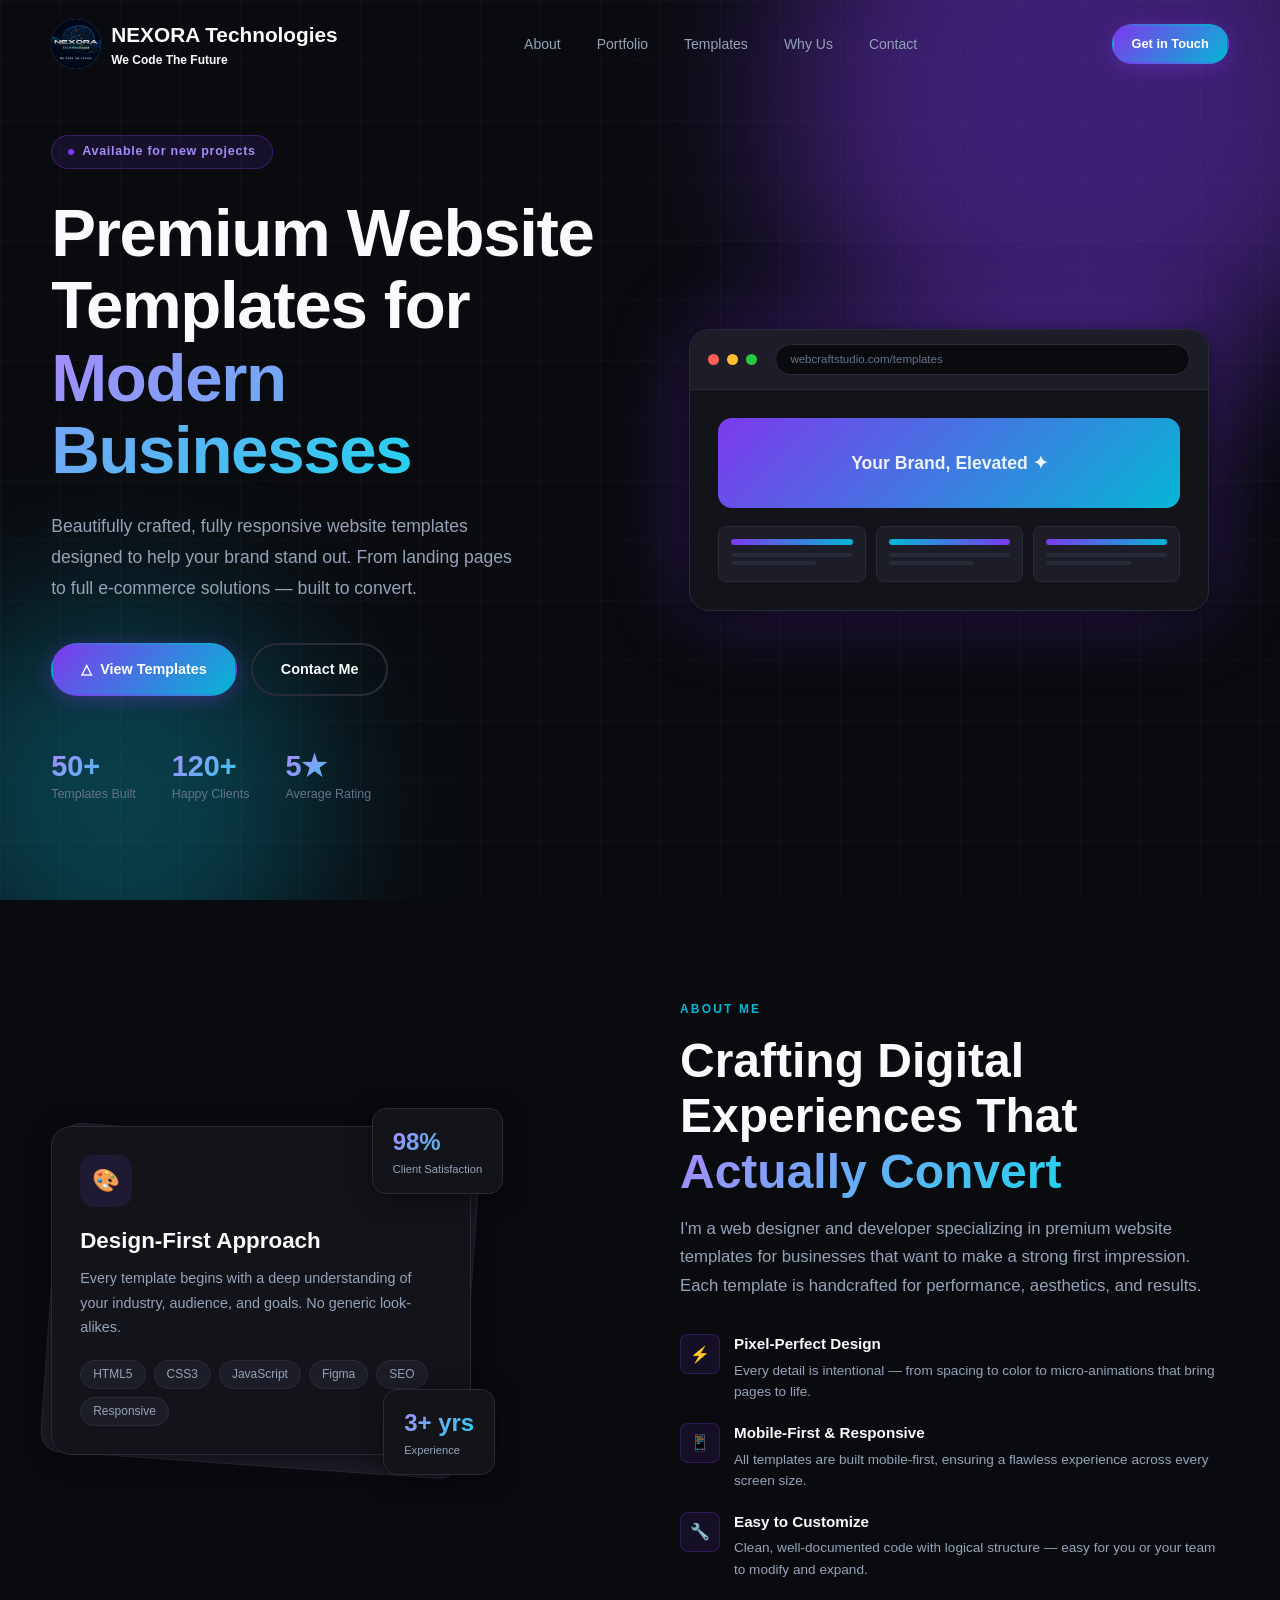
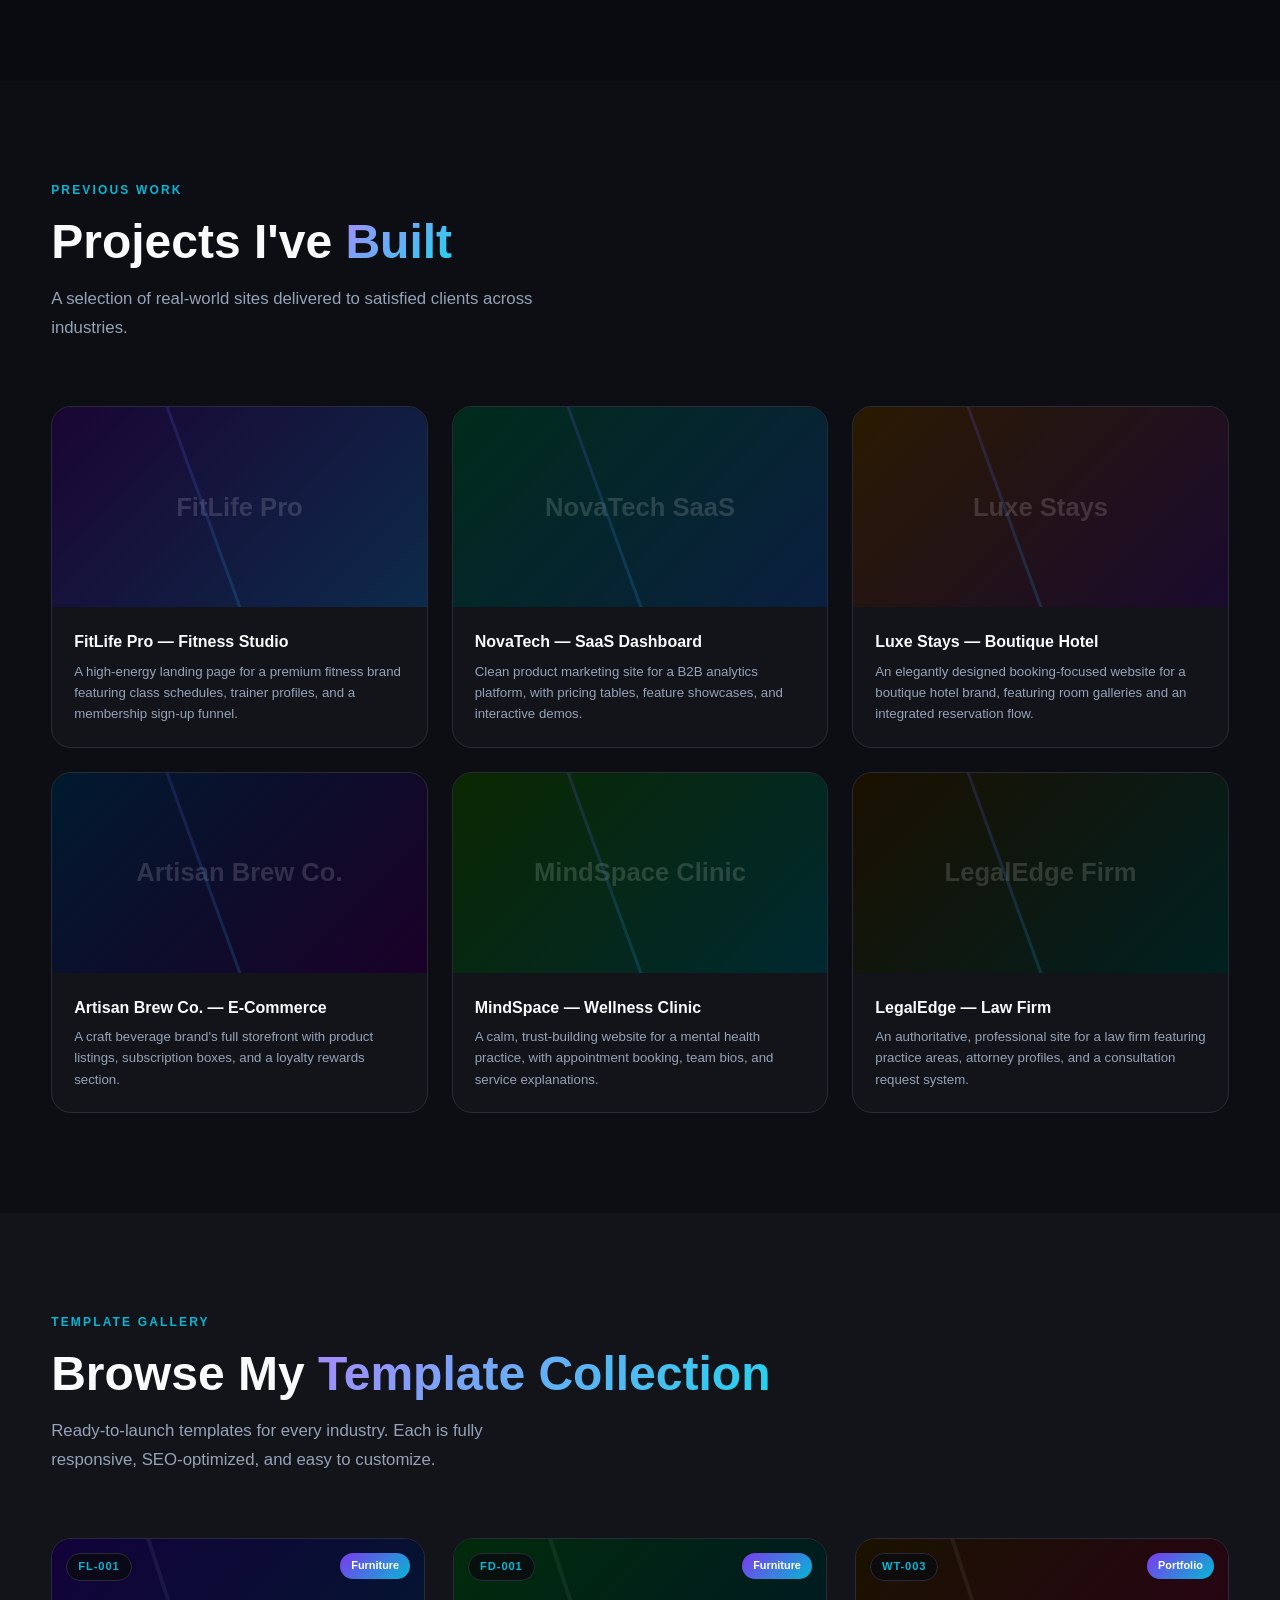
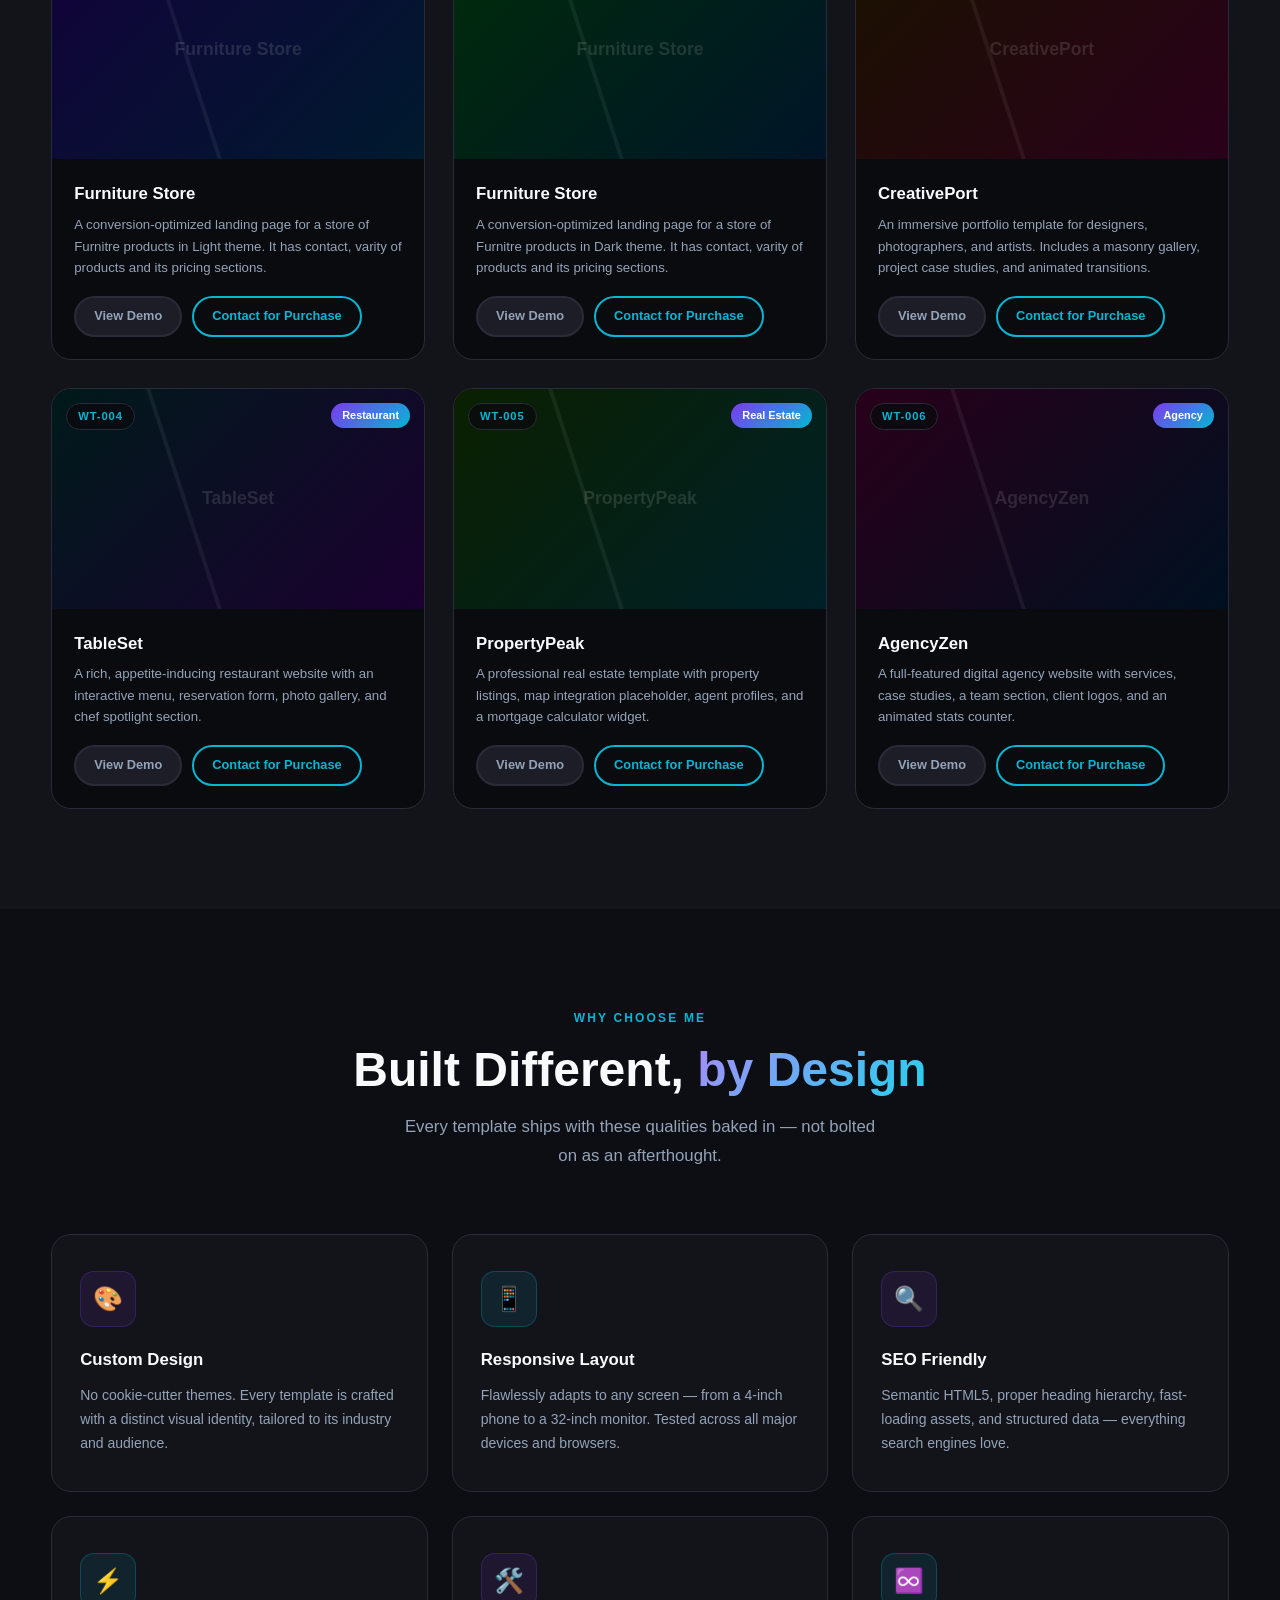
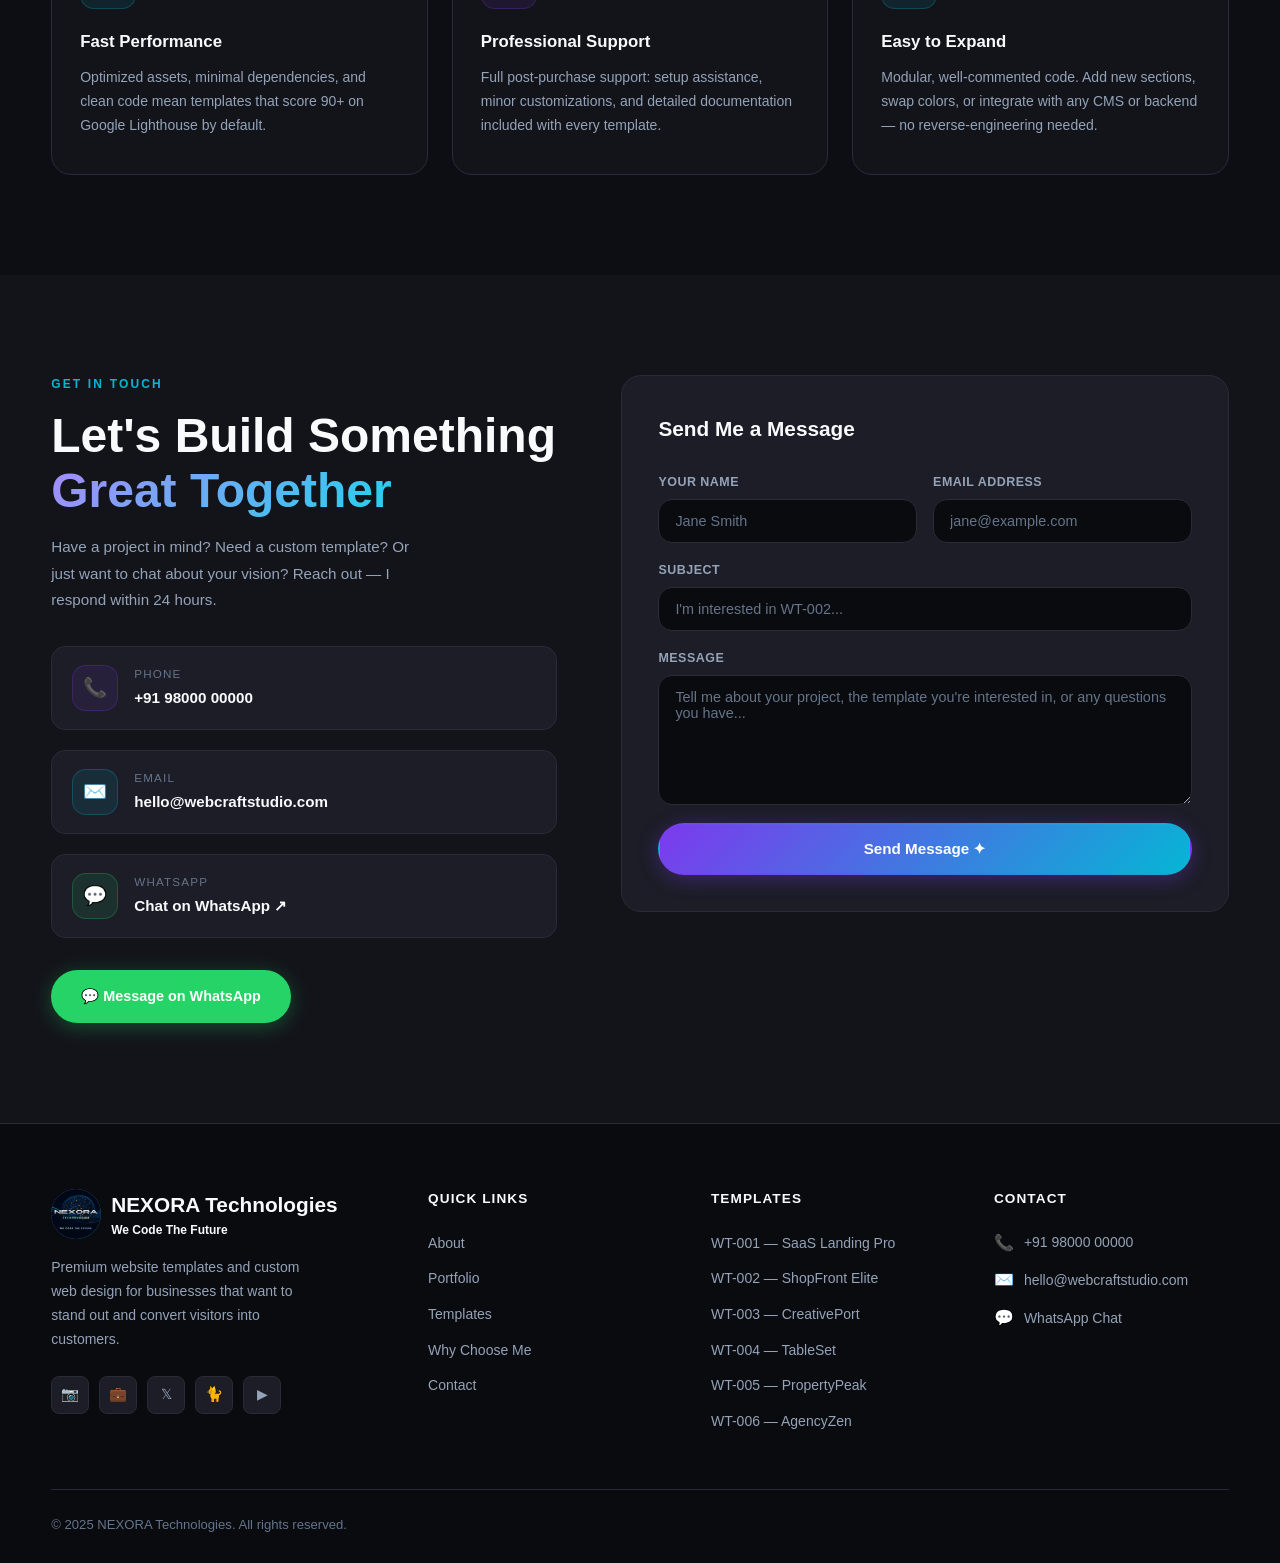
==== commit 5caaa1f6: "first commit" ====
--- a/index.html
+++ b/index.html
@@ -7,6 +7,7 @@
   <meta name="keywords" content="website templates, web design, portfolio, custom websites, responsive design" />
   <title>WebCraft Studio — Premium Website Templates</title>
   <link rel="stylesheet" href="Styles.css" />
+  <link rel="icon" type="image/jpeg" href="logo.jpeg">
 </head>
 <body>
 
@@ -16,8 +17,14 @@
 <nav class="nav" id="nav" role="navigation" aria-label="Main navigation">
   <div class="container nav-inner">
     <a href="#" class="logo" aria-label="WebCraft Studio home">
-      <div class="logo-mark" aria-hidden="true">W</div>
-      WebCraft Studio
+      <div class="logo-mark" aria-hidden="true">
+        <img src="logo.jpeg" alt="logo">
+      </div>
+    
+      <div class="brand-name" >
+        <div>NEXORA Technologies</div>
+        <div class="brand-subtitle" >We Code The Future</div>
+      </div>
     </a>
 
     <ul class="nav-links">
@@ -359,15 +366,15 @@
       <article class="template-card reveal">
         <div class="template-preview"
              style="background:linear-gradient(135deg,#12023a 0%,#001a2e 100%);">
-          <div class="template-code-badge">WT-001</div>
-          <div class="template-cat-badge">SaaS / Tech</div>
-          <div class="template-preview-label">SaaS Landing Pro</div>
+          <div class="template-code-badge">FL-001</div>
+          <div class="template-cat-badge">Furniture</div>
+          <div class="template-preview-label">Furniture Store</div>
         </div>
         <div class="template-body">
-          <h3 class="template-name">SaaS Landing Pro</h3>
-          <p class="template-desc">A conversion-optimized landing page for software products. Features hero, features grid, pricing toggle, testimonials, and CTA sections.</p>
+          <h3 class="template-name">Furniture Store</h3>
+          <p class="template-desc">A conversion-optimized landing page for a store of Furnitre products in Light theme. It has contact, varity of products and its pricing sections.</p>
           <div class="template-actions">
-            <a href="#" class="btn btn-ghost btn-sm" aria-label="View demo of SaaS Landing Pro">View Demo</a>
+            <a target="_blank" href="https://furniturene.my.canva.site/furniture-shop-website-mockups" class="btn btn-ghost btn-sm" aria-label="View demo of SaaS Landing Pro">View Demo</a>
             <a href="#contact" class="btn btn-cyan btn-sm" aria-label="Contact to purchase SaaS Landing Pro">Contact for Purchase</a>
           </div>
         </div>
@@ -377,15 +384,15 @@
       <article class="template-card reveal reveal-delay-1">
         <div class="template-preview"
              style="background:linear-gradient(135deg,#002b0a 0%,#001528 100%);">
-          <div class="template-code-badge">WT-002</div>
-          <div class="template-cat-badge">E-Commerce</div>
-          <div class="template-preview-label">ShopFront Elite</div>
+          <div class="template-code-badge">FD-001</div>
+          <div class="template-cat-badge">Furniture</div>
+          <div class="template-preview-label">Furniture Store</div>
         </div>
         <div class="template-body">
-          <h3 class="template-name">ShopFront Elite</h3>
-          <p class="template-desc">A modern e-commerce template with product grids, cart sidebar, wishlist, filter/sort UI, and a streamlined checkout layout.</p>
+          <h3 class="template-name">Furniture Store</h3>
+          <p class="template-desc">A conversion-optimized landing page for a store of Furnitre products in Dark theme. It has contact, varity of products and its pricing sections.</p>
           <div class="template-actions">
-            <a href="#" class="btn btn-ghost btn-sm" aria-label="View demo of ShopFront Elite">View Demo</a>
+            <a target="_blank" href="https://furniturene.my.canva.site/furniture-shop-website-2-theme-designs" class="btn btn-ghost btn-sm" aria-label="View demo of ShopFront Elite">View Demo</a>
             <a href="#contact" class="btn btn-cyan btn-sm" aria-label="Contact to purchase ShopFront Elite">Contact for Purchase</a>
           </div>
         </div>
@@ -642,8 +649,13 @@
       <!-- Brand -->
       <div class="footer-brand">
         <a href="#" class="logo">
-          <div class="logo-mark" aria-hidden="true">W</div>
-          WebCraft Studio
+          <div class="logo-mark" aria-hidden="true">
+            <img src="logo.jpeg" alt="logo">
+          </div>
+         <div class="brand-name" >
+        <div>NEXORA Technologies</div>
+        <div class="brand-subtitle" >We Code The Future</div>
+      </div>
         </a>
         <p>Premium website templates and custom web design for businesses that want to stand out and convert visitors into customers.</p>
         <div class="social-links" aria-label="Social media links">
@@ -697,8 +709,7 @@
     </div>
 
     <div class="footer-bottom">
-      <span>&copy; 2025 WebCraft Studio. All rights reserved.</span>
-      <span>Designed &amp; built with ♥ by <a href="#about">WebCraft Studio</a></span>
+      <span>&copy; 2025 NEXORA Technologies. All rights reserved.</span>
     </div>
   </div>
 </footer>
--- a/Styles.css
+++ b/Styles.css
@@ -216,16 +216,32 @@
 }
 
 .logo-mark {
-  width: 34px;
-  height: 34px;
+  width: 50px;
+  height: 50px;
   background: var(--gradient);
-  border-radius: var(--radius-sm);
+  border-radius: 50%;
   display: flex;
   align-items: center;
   justify-content: center;
   font-size: .85rem;
   font-weight: 900;
   color: #fff;
+  /* border: white 2px solid; */
+}
+.logo-mark img{
+  height: 100%;
+  width: 100%;
+  border-radius: 50%;
+}
+
+.brand-name{
+  display: flex;
+  flex-direction: column;
+  justify-content: center;
+}
+
+.brand-subtitle{
+  font-size: 12px;
 }
 
 .nav-links {
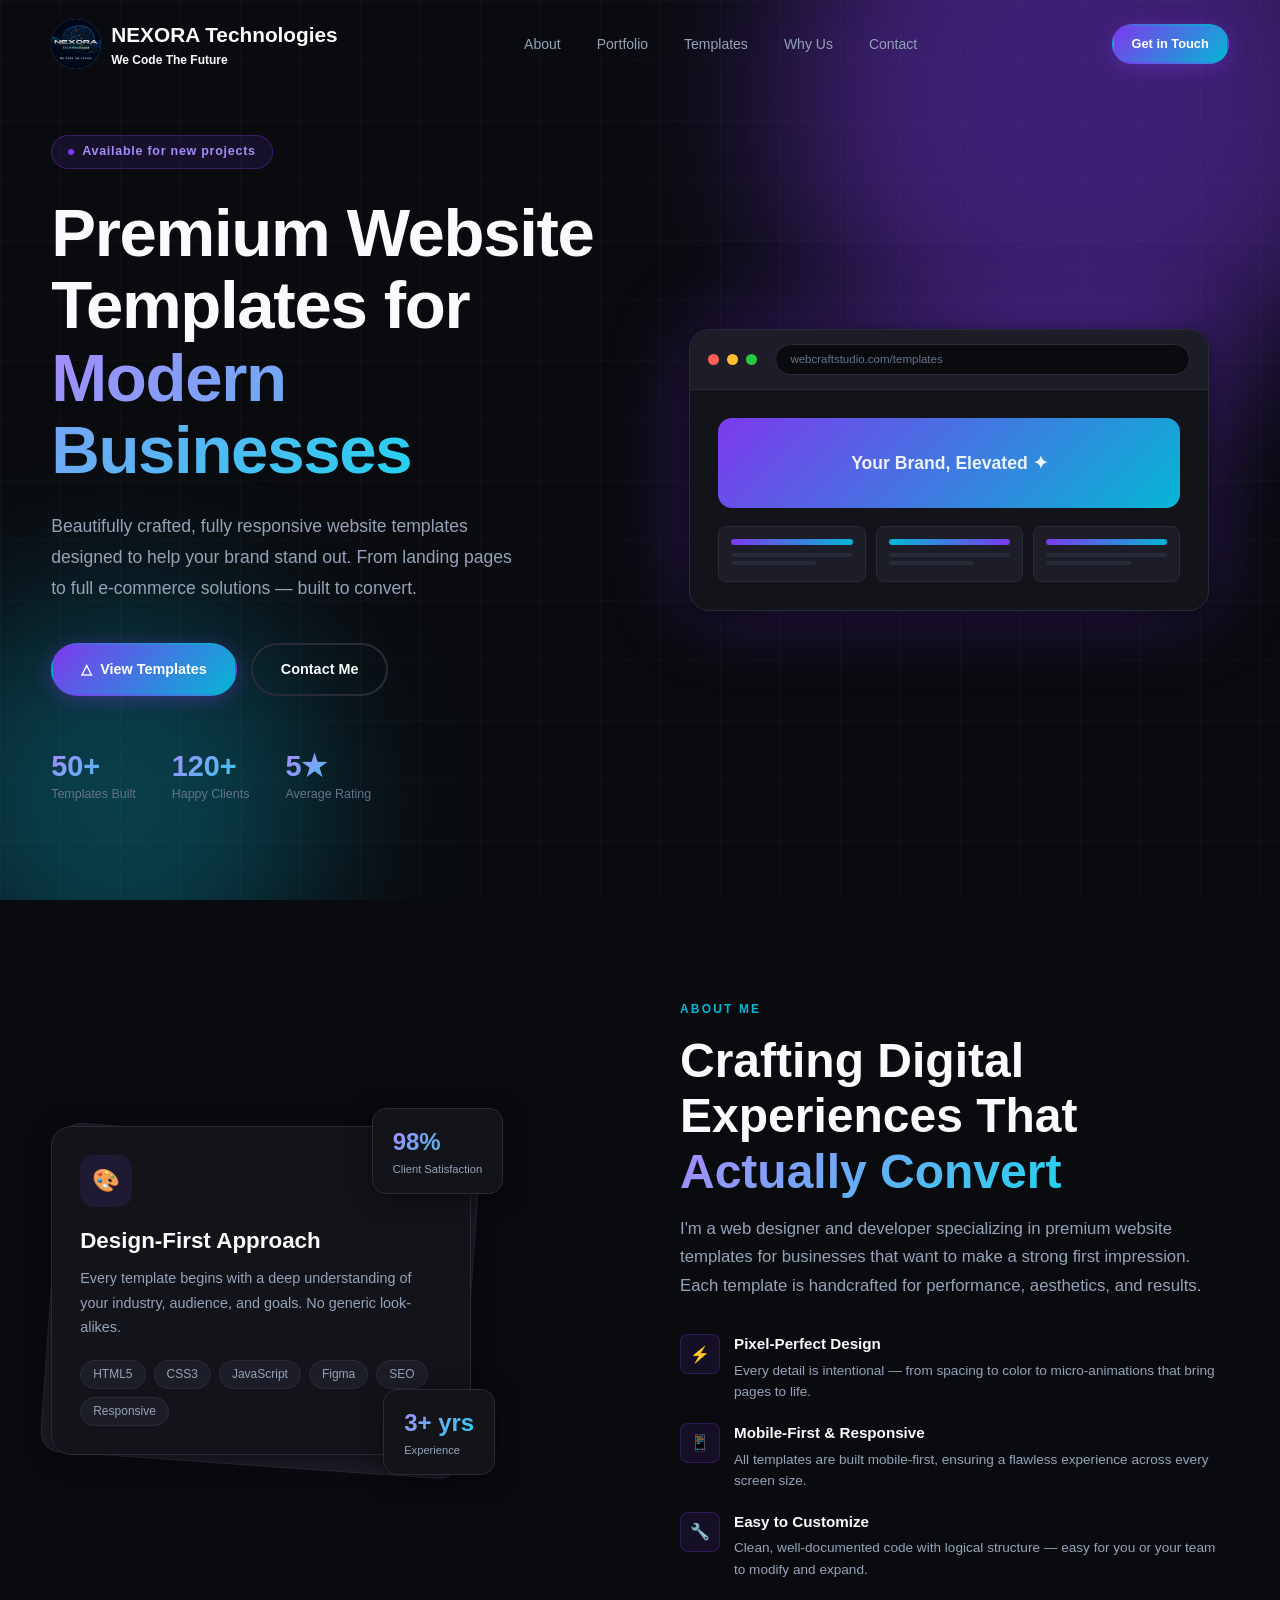
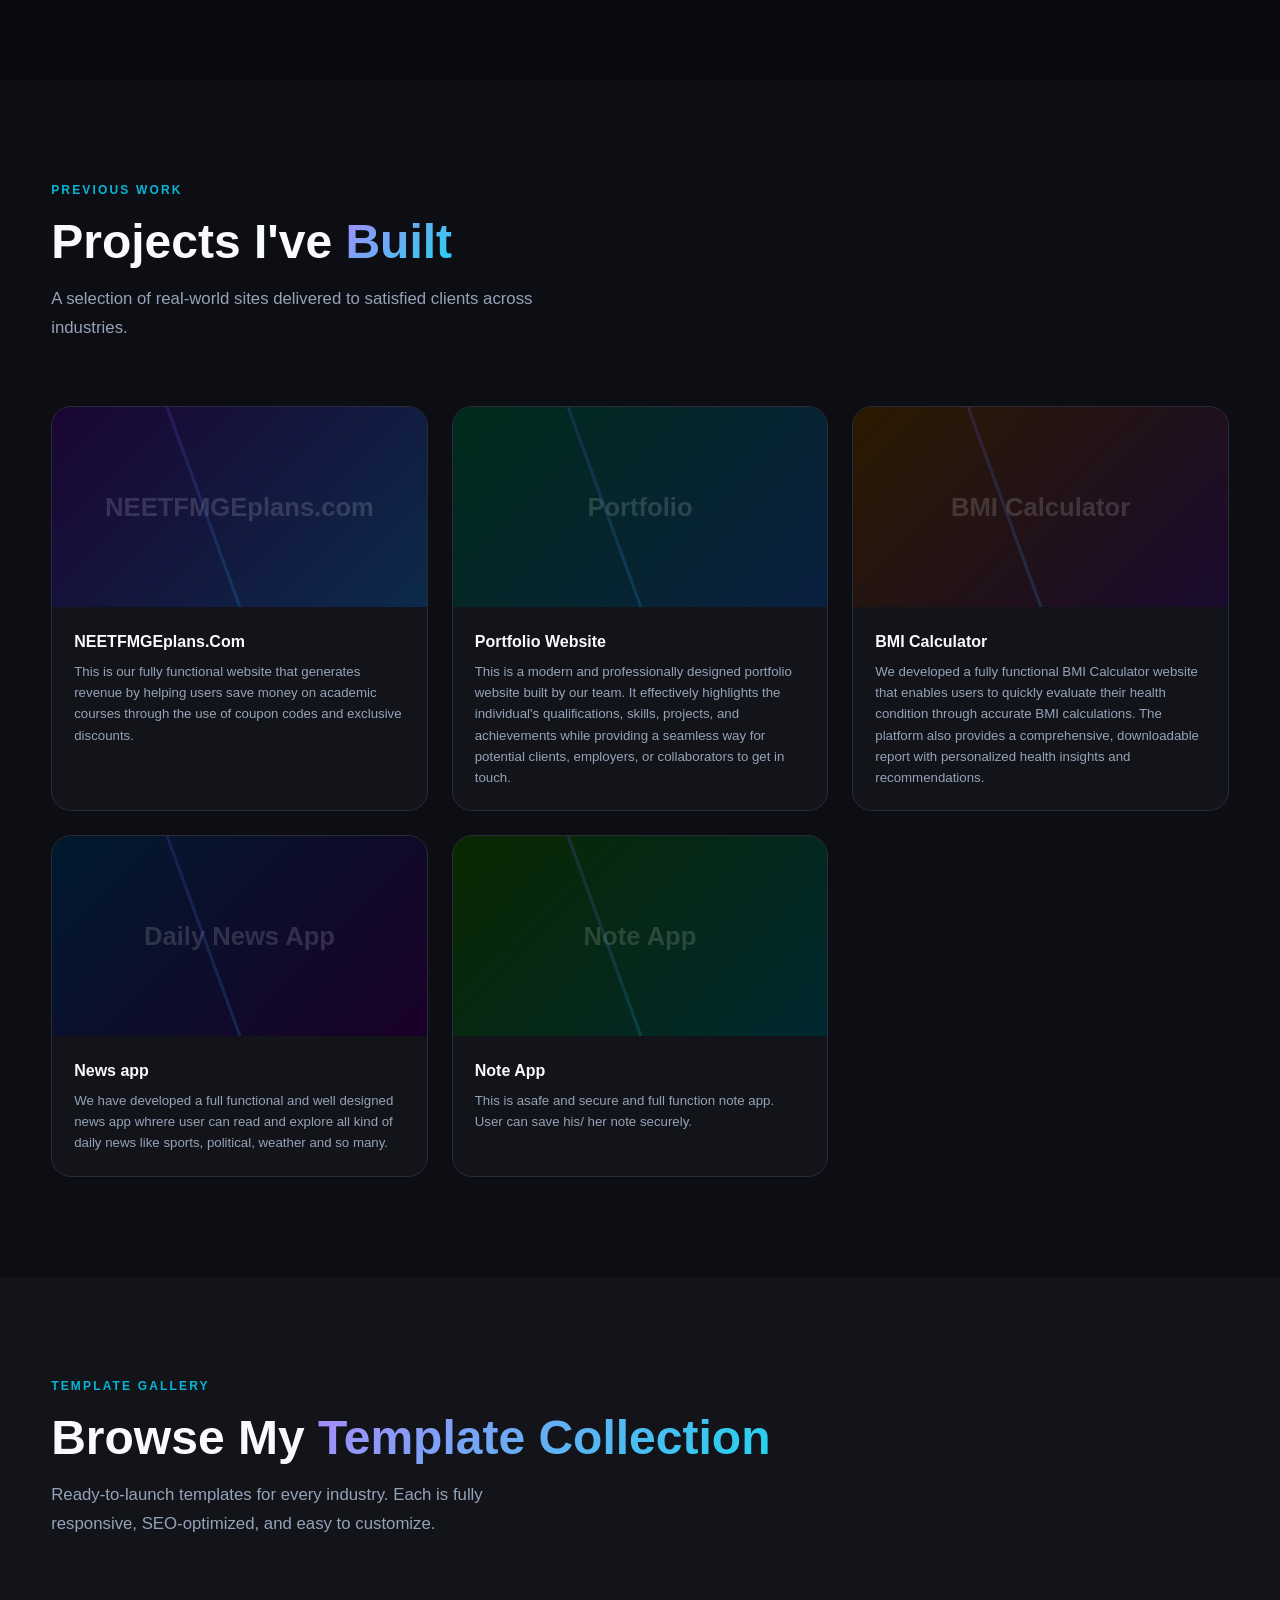
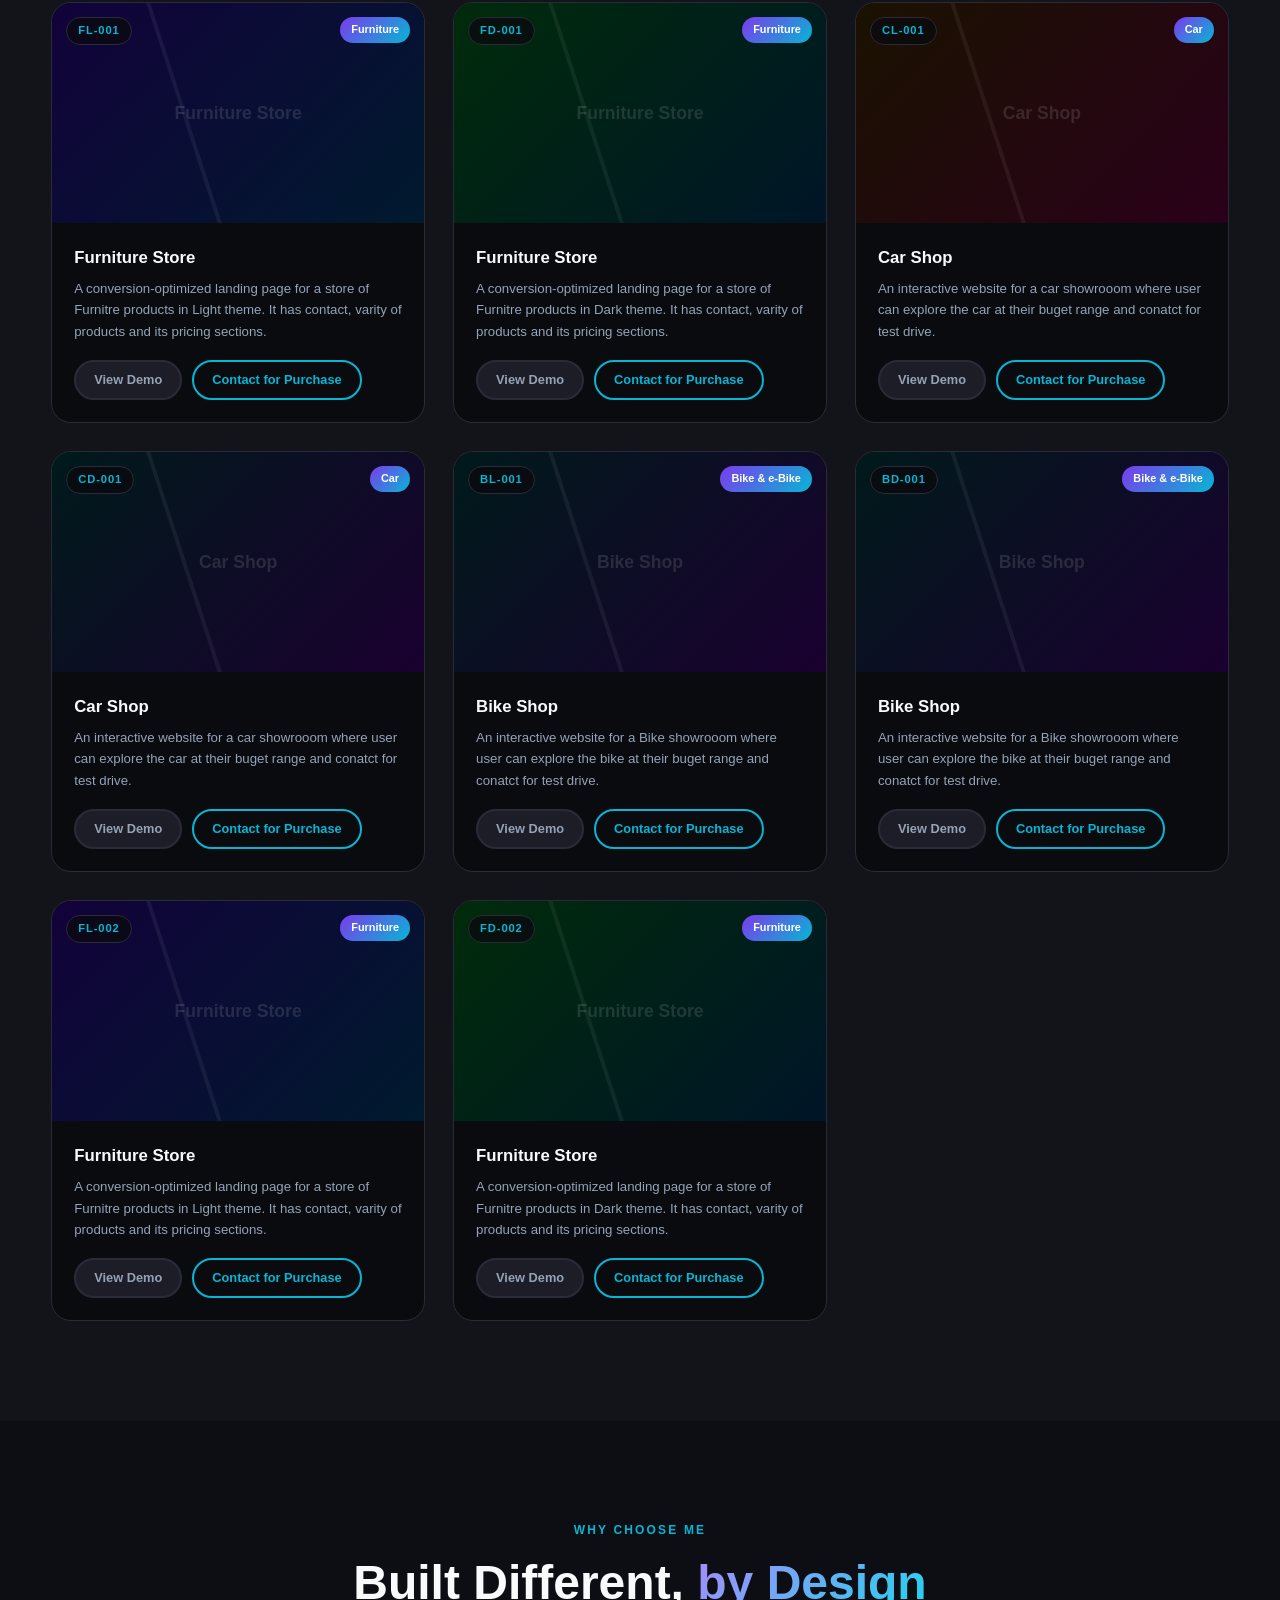
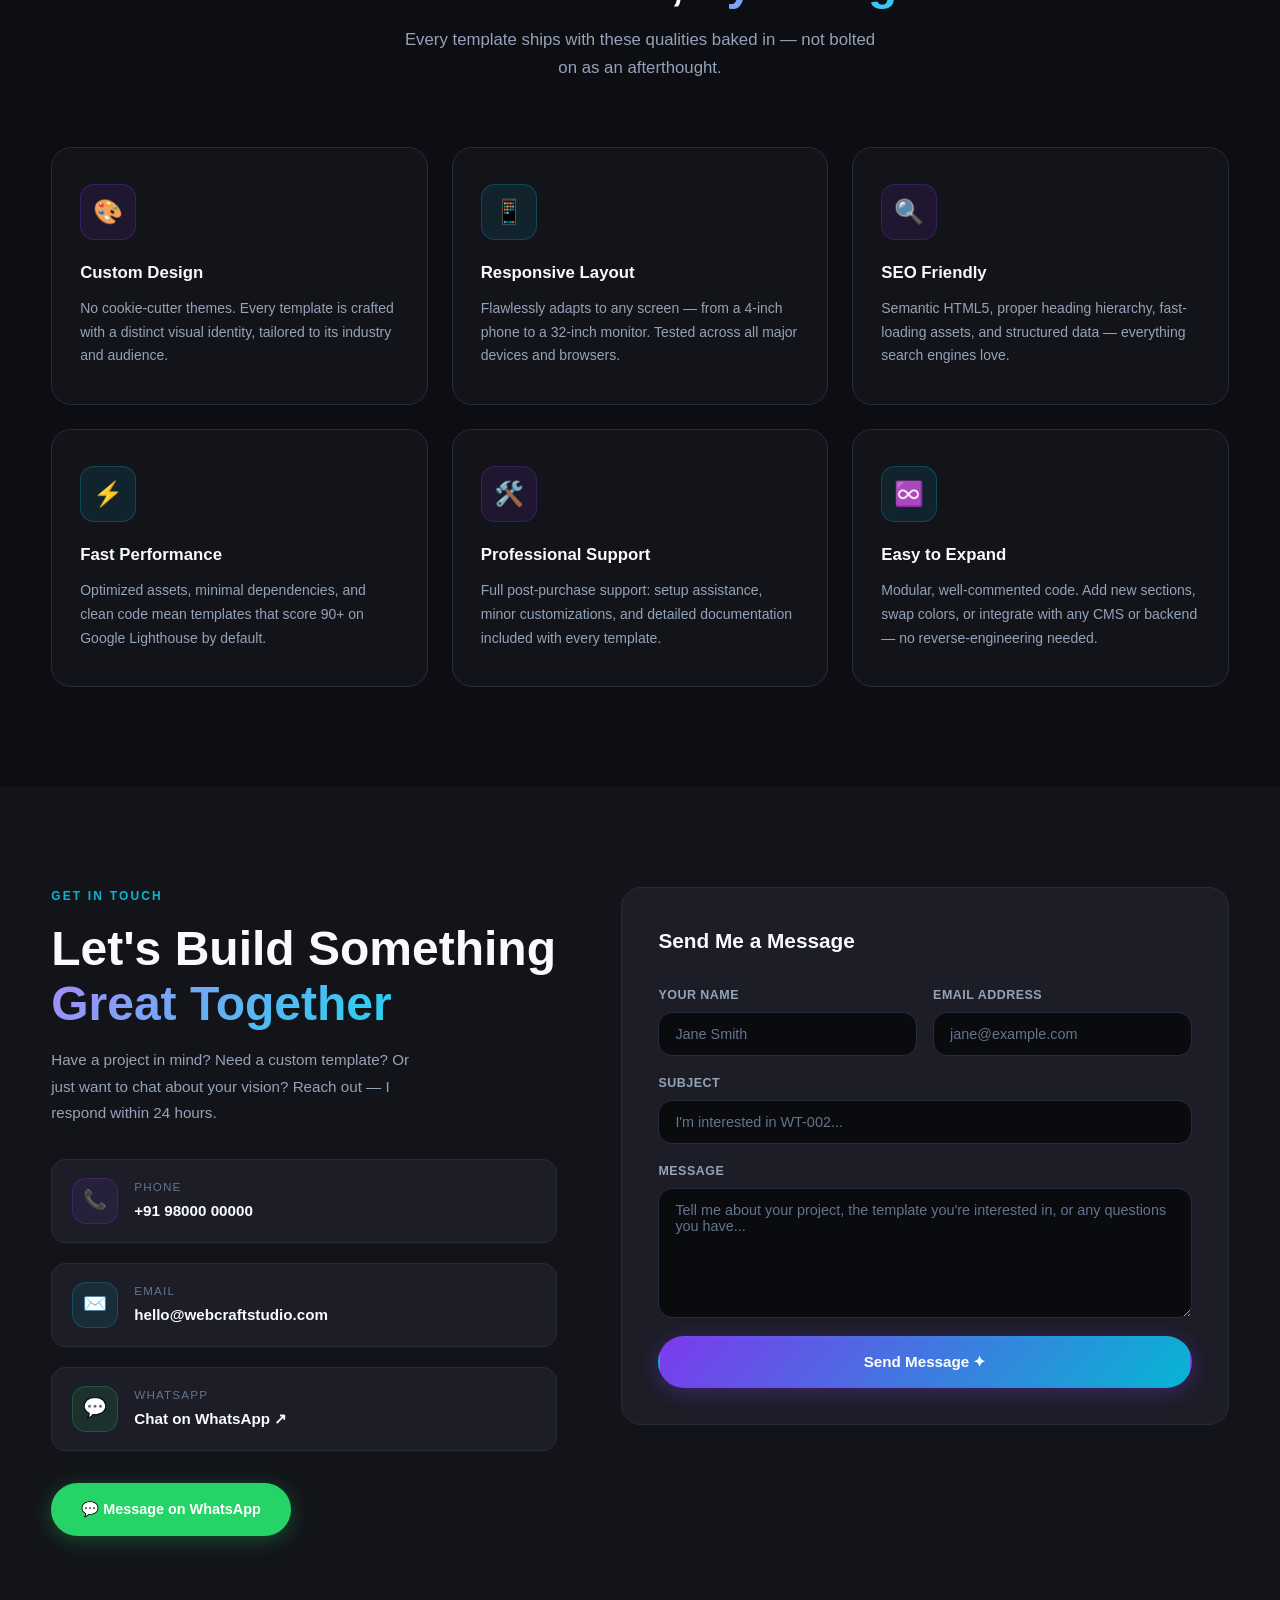
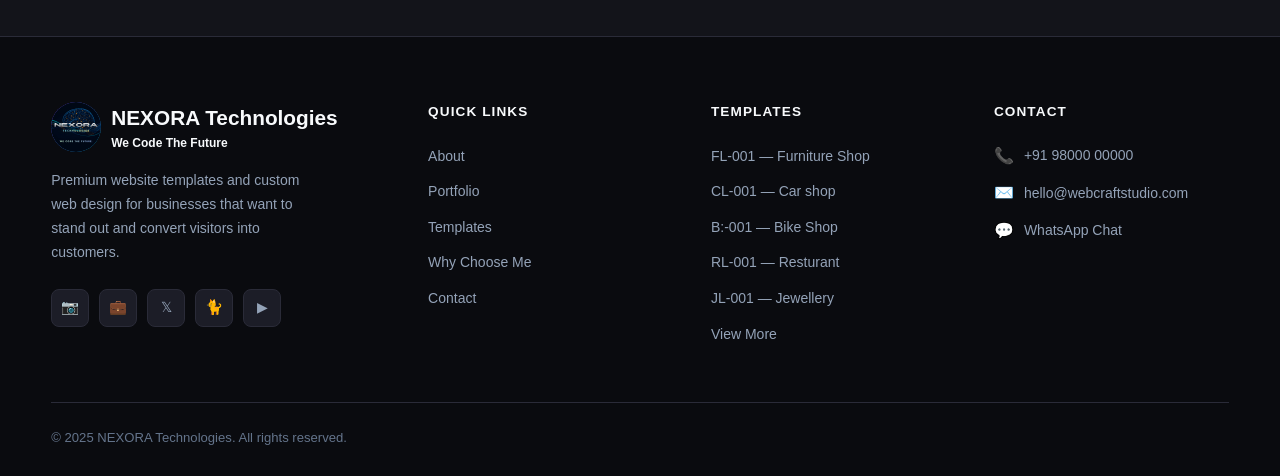
==== commit abd5bae3: "first commit" ====
--- a/index.html
+++ b/index.html
@@ -5,7 +5,7 @@
   <meta name="viewport" content="width=device-width, initial-scale=1.0" />
   <meta name="description" content="Premium website templates and custom web design services for modern businesses. Browse my portfolio and find the perfect template for your brand." />
   <meta name="keywords" content="website templates, web design, portfolio, custom websites, responsive design" />
-  <title>WebCraft Studio — Premium Website Templates</title>
+  <title>NEXORA Technologies — we Code The Future</title>
   <link rel="stylesheet" href="Styles.css" />
   <link rel="icon" type="image/jpeg" href="logo.jpeg">
 </head>
@@ -243,15 +243,15 @@
         <div class="portfolio-preview">
           <div class="portfolio-preview-placeholder"
                style="background:linear-gradient(135deg,#1a0533 0%,#0c2a4a 100%);">
-            FitLife Pro
+            NEETFMGEplans.com
           </div>
           <div class="portfolio-overlay">
-            <a href="#" class="btn btn-outline" aria-label="View FitLife Pro live demo">Live Demo ↗</a>
+            <a target="_blank" href="https://neetfmgeplans.com/" class="btn btn-outline" aria-label="View FitLife Pro live demo">Live Demo ↗</a>
           </div>
         </div>
         <div class="portfolio-body">
-          <h3 class="portfolio-title">FitLife Pro — Fitness Studio</h3>
-          <p class="portfolio-desc">A high-energy landing page for a premium fitness brand featuring class schedules, trainer profiles, and a membership sign-up funnel.</p>
+          <h3 class="portfolio-title">NEETFMGEplans.Com</h3>
+          <p class="portfolio-desc">This is our fully functional website that generates revenue by helping users save money on academic courses through the use of coupon codes and exclusive discounts.</p>
         </div>
       </article>
 
@@ -260,15 +260,16 @@
         <div class="portfolio-preview">
           <div class="portfolio-preview-placeholder"
                style="background:linear-gradient(135deg,#002b1a 0%,#0a1f40 100%);">
-            NovaTech SaaS
+            Portfolio
           </div>
           <div class="portfolio-overlay">
-            <a href="#" class="btn btn-outline" aria-label="View NovaTech SaaS live demo">Live Demo ↗</a>
+            <a target="_blank" href="https://my-portfolio-krishs-projects-f7696257.vercel.app/" class="btn btn-outline" aria-label="View NovaTech SaaS live demo">Live Demo ↗</a>
           </div>
         </div>
         <div class="portfolio-body">
-          <h3 class="portfolio-title">NovaTech — SaaS Dashboard</h3>
-          <p class="portfolio-desc">Clean product marketing site for a B2B analytics platform, with pricing tables, feature showcases, and interactive demos.</p>
+          <h3 class="portfolio-title">Portfolio Website</h3>
+          <p class="portfolio-desc">This is a modern and professionally designed portfolio website built by our team. It effectively highlights the individual's qualifications, skills, projects, and achievements while providing a seamless way for potential clients, employers, or collaborators to get in touch.
+</p>
         </div>
       </article>
 
@@ -277,15 +278,16 @@
         <div class="portfolio-preview">
           <div class="portfolio-preview-placeholder"
                style="background:linear-gradient(135deg,#2a1a00 0%,#1a0a2e 100%);">
-            Luxe Stays
+            BMI Calculator
           </div>
           <div class="portfolio-overlay">
-            <a href="#" class="btn btn-outline" aria-label="View Luxe Stays live demo">Live Demo ↗</a>
+            <a target="_blank" href="https://krishwq.github.io/BMI-Calculator/" class="btn btn-outline" aria-label="View Luxe Stays live demo">Live Demo ↗</a>
           </div>
         </div>
         <div class="portfolio-body">
-          <h3 class="portfolio-title">Luxe Stays — Boutique Hotel</h3>
-          <p class="portfolio-desc">An elegantly designed booking-focused website for a boutique hotel brand, featuring room galleries and an integrated reservation flow.</p>
+          <h3 class="portfolio-title">BMI Calculator</h3>
+          <p class="portfolio-desc">We developed a fully functional BMI Calculator website that enables users to quickly evaluate their health condition through accurate BMI calculations. The platform also provides a comprehensive, downloadable report with personalized health insights and recommendations.
+</p>
         </div>
       </article>
 
@@ -294,15 +296,15 @@
         <div class="portfolio-preview">
           <div class="portfolio-preview-placeholder"
                style="background:linear-gradient(135deg,#001a2e 0%,#1a0028 100%);">
-            Artisan Brew Co.
+            Daily News App
           </div>
           <div class="portfolio-overlay">
-            <a href="#" class="btn btn-outline" aria-label="View Artisan Brew live demo">Live Demo ↗</a>
+            <a target="_blank" href="https://krishwq.github.io/NewsMonkey-react" class="btn btn-outline" aria-label="View Artisan Brew live demo">Live Demo ↗</a>
           </div>
         </div>
         <div class="portfolio-body">
-          <h3 class="portfolio-title">Artisan Brew Co. — E-Commerce</h3>
-          <p class="portfolio-desc">A craft beverage brand's full storefront with product listings, subscription boxes, and a loyalty rewards section.</p>
+          <h3 class="portfolio-title">News app</h3>
+          <p class="portfolio-desc">We have developed a full functional and well designed news app whrere user can read and explore all kind of daily news like sports, political, weather and so many.</p>
         </div>
       </article>
 
@@ -311,34 +313,18 @@
         <div class="portfolio-preview">
           <div class="portfolio-preview-placeholder"
                style="background:linear-gradient(135deg,#0a2800 0%,#002830 100%);">
-            MindSpace Clinic
+            Note App
           </div>
           <div class="portfolio-overlay">
-            <a href="#" class="btn btn-outline" aria-label="View MindSpace Clinic live demo">Live Demo ↗</a>
+            <a target="_blank" href="https://note-app-opal-beta.vercel.app/" class="btn btn-outline" aria-label="View MindSpace Clinic live demo">Live Demo ↗</a>
           </div>
         </div>
         <div class="portfolio-body">
-          <h3 class="portfolio-title">MindSpace — Wellness Clinic</h3>
-          <p class="portfolio-desc">A calm, trust-building website for a mental health practice, with appointment booking, team bios, and service explanations.</p>
-        </div>
-      </article>
-
-      <!-- Card 6 -->
-      <article class="portfolio-card reveal reveal-delay-2">
-        <div class="portfolio-preview">
-          <div class="portfolio-preview-placeholder"
-               style="background:linear-gradient(135deg,#1a1000 0%,#002020 100%);">
-            LegalEdge Firm
-          </div>
-          <div class="portfolio-overlay">
-            <a href="#" class="btn btn-outline" aria-label="View LegalEdge live demo">Live Demo ↗</a>
-          </div>
-        </div>
-        <div class="portfolio-body">
-          <h3 class="portfolio-title">LegalEdge — Law Firm</h3>
-          <p class="portfolio-desc">An authoritative, professional site for a law firm featuring practice areas, attorney profiles, and a consultation request system.</p>
-        </div>
-      </article>
+          <h3 class="portfolio-title">Note App</h3>
+          <p class="portfolio-desc">This is asafe and secure and full function note app. User can save his/ her note securely.</p>
+        </div>
+      </article>
+
 
     </div>
   </div>
@@ -362,11 +348,114 @@
 
     <div class="templates-grid">
 
-      <!-- WT-001 -->
+      <!-- FL-001 -->
+       <article class="template-card reveal">
+        <div class="template-preview"
+             style="background:linear-gradient(135deg,#12023a 0%,#001a2e 100%);">
+          <div class="template-code-badge">FL-001</div>
+          <div class="template-cat-badge">Furniture</div>
+          <div class="template-preview-label">Furniture Store</div>
+        </div>
+        <div class="template-body">
+          <h3 class="template-name">Furniture Store</h3>
+          <p class="template-desc">A conversion-optimized landing page for a store of Furnitre products in Light theme. It has contact, varity of products and its pricing sections.</p>
+          <div class="template-actions">
+            <a target="_blank" href="https://furniturene.my.canva.site/premium-furniture-showroom-website-ui" class="btn btn-ghost btn-sm" aria-label="View demo of SaaS Landing Pro">View Demo</a>
+            <a href="#contact" class="btn btn-cyan btn-sm" aria-label="Contact to purchase SaaS Landing Pro">Contact for Purchase</a>
+          </div>
+        </div>
+      </article>
+      <!-- FD-001 -->
+       <article class="template-card reveal reveal-delay-1">
+        <div class="template-preview"
+             style="background:linear-gradient(135deg,#002b0a 0%,#001528 100%);">
+          <div class="template-code-badge">FD-001</div>
+          <div class="template-cat-badge">Furniture</div>
+          <div class="template-preview-label">Furniture Store</div>
+        </div>
+        <div class="template-body">
+          <h3 class="template-name">Furniture Store</h3>
+          <p class="template-desc">A conversion-optimized landing page for a store of Furnitre products in Dark theme. It has contact, varity of products and its pricing sections.</p>
+          <div class="template-actions">
+            <a target="_blank" href="https://furniturene.my.canva.site/luxury-dark-furniture-showroom-site" class="btn btn-ghost btn-sm" aria-label="View demo of ShopFront Elite">View Demo</a>
+            <a href="#contact" class="btn btn-cyan btn-sm" aria-label="Contact to purchase ShopFront Elite">Contact for Purchase</a>
+          </div>
+        </div>
+      </article>
+      <!-- CL-001 -->
+      <article class="template-card reveal reveal-delay-2">
+        <div class="template-preview"
+             style="background:linear-gradient(135deg,#1a1200 0%,#2a001a 100%);">
+          <div class="template-code-badge">CL-001</div>
+          <div class="template-cat-badge">Car</div>
+          <div class="template-preview-label">Car Shop</div>
+        </div>
+        <div class="template-body">
+          <h3 class="template-name">Car Shop</h3>
+          <p class="template-desc">An interactive website for a car showrooom where user can explore the car at their buget range and conatct for test drive.</p>
+          <div class="template-actions">
+            <a target="_blank" href="https://furniturene.my.canva.site/premium-multi-brand-car-showroom-website" class="btn btn-ghost btn-sm" aria-label="View demo of CreativePort">View Demo</a>
+            <a href="#contact" class="btn btn-cyan btn-sm" aria-label="Contact to purchase CreativePort">Contact for Purchase</a>
+          </div>
+        </div>
+      </article>
+
+      <!-- CD-001 -->
+      <article class="template-card reveal">
+        <div class="template-preview"
+             style="background:linear-gradient(135deg,#001a1a 0%,#1a0030 100%);">
+          <div class="template-code-badge">CD-001</div>
+           <div class="template-cat-badge">Car</div>
+          <div class="template-preview-label">Car Shop</div>
+        </div>
+        <div class="template-body">
+          <h3 class="template-name">Car Shop</h3>
+          <p class="template-desc">An interactive website for a car showrooom where user can explore the car at their buget range and conatct for test drive.</p>
+          <div class="template-actions">
+            <a target="_blank" href="https://furniturene.my.canva.site/dahngucc09y" class="btn btn-ghost btn-sm" aria-label="View demo of TableSet">View Demo</a>
+            <a href="#contact" class="btn btn-cyan btn-sm" aria-label="Contact to purchase TableSet">Contact for Purchase</a>
+          </div>
+        </div>
+      </article>
+       <!-- BL-001 -->
+      <article class="template-card reveal">
+        <div class="template-preview"
+             style="background:linear-gradient(135deg,#001a1a 0%,#1a0030 100%);">
+          <div class="template-code-badge">BL-001</div>
+           <div class="template-cat-badge">Bike & e-Bike</div>
+          <div class="template-preview-label">Bike Shop</div>
+        </div>
+        <div class="template-body">
+          <h3 class="template-name">Bike Shop</h3>
+          <p class="template-desc">An interactive website for a Bike showrooom where user can explore the bike at their buget range and conatct for test drive.</p>
+          <div class="template-actions">
+            <a target="_blank" href="https://furniturene.my.canva.site/premium-bike-e-bike-showroom-website" class="btn btn-ghost btn-sm" aria-label="View demo of TableSet">View Demo</a>
+            <a href="#contact" class="btn btn-cyan btn-sm" aria-label="Contact to purchase TableSet">Contact for Purchase</a>
+          </div>
+        </div>
+      </article>
+      <!-- BD-001 -->
+      <article class="template-card reveal">
+        <div class="template-preview"
+             style="background:linear-gradient(135deg,#001a1a 0%,#1a0030 100%);">
+          <div class="template-code-badge">BD-001</div>
+           <div class="template-cat-badge">Bike & e-Bike</div>
+          <div class="template-preview-label">Bike Shop</div>
+        </div>
+        <div class="template-body">
+          <h3 class="template-name">Bike Shop</h3>
+          <p class="template-desc">An interactive website for a Bike showrooom where user can explore the bike at their buget range and conatct for test drive.</p>
+          <div class="template-actions">
+            <a target="_blank" href="https://furniturene.my.canva.site/premium-futuristic-bike-showroom-website" class="btn btn-ghost btn-sm" aria-label="View demo of TableSet">View Demo</a>
+            <a href="#contact" class="btn btn-cyan btn-sm" aria-label="Contact to purchase TableSet">Contact for Purchase</a>
+          </div>
+        </div>
+      </article>
+      <!-- FL-002 -->
       <article class="template-card reveal">
         <div class="template-preview"
              style="background:linear-gradient(135deg,#12023a 0%,#001a2e 100%);">
-          <div class="template-code-badge">FL-001</div>
+          <div class="template-code-badge">FL-002</div>
           <div class="template-cat-badge">Furniture</div>
           <div class="template-preview-label">Furniture Store</div>
         </div>
@@ -379,12 +468,11 @@
           </div>
         </div>
       </article>
-
-      <!-- WT-002 -->
+      <!-- FD-002 -->
       <article class="template-card reveal reveal-delay-1">
         <div class="template-preview"
              style="background:linear-gradient(135deg,#002b0a 0%,#001528 100%);">
-          <div class="template-code-badge">FD-001</div>
+          <div class="template-code-badge">FD-002</div>
           <div class="template-cat-badge">Furniture</div>
           <div class="template-preview-label">Furniture Store</div>
         </div>
@@ -394,78 +482,6 @@
           <div class="template-actions">
             <a target="_blank" href="https://furniturene.my.canva.site/furniture-shop-website-2-theme-designs" class="btn btn-ghost btn-sm" aria-label="View demo of ShopFront Elite">View Demo</a>
             <a href="#contact" class="btn btn-cyan btn-sm" aria-label="Contact to purchase ShopFront Elite">Contact for Purchase</a>
-          </div>
-        </div>
-      </article>
-
-      <!-- WT-003 -->
-      <article class="template-card reveal reveal-delay-2">
-        <div class="template-preview"
-             style="background:linear-gradient(135deg,#1a1200 0%,#2a001a 100%);">
-          <div class="template-code-badge">WT-003</div>
-          <div class="template-cat-badge">Portfolio</div>
-          <div class="template-preview-label">CreativePort</div>
-        </div>
-        <div class="template-body">
-          <h3 class="template-name">CreativePort</h3>
-          <p class="template-desc">An immersive portfolio template for designers, photographers, and artists. Includes a masonry gallery, project case studies, and animated transitions.</p>
-          <div class="template-actions">
-            <a href="#" class="btn btn-ghost btn-sm" aria-label="View demo of CreativePort">View Demo</a>
-            <a href="#contact" class="btn btn-cyan btn-sm" aria-label="Contact to purchase CreativePort">Contact for Purchase</a>
-          </div>
-        </div>
-      </article>
-
-      <!-- WT-004 -->
-      <article class="template-card reveal">
-        <div class="template-preview"
-             style="background:linear-gradient(135deg,#001a1a 0%,#1a0030 100%);">
-          <div class="template-code-badge">WT-004</div>
-          <div class="template-cat-badge">Restaurant</div>
-          <div class="template-preview-label">TableSet</div>
-        </div>
-        <div class="template-body">
-          <h3 class="template-name">TableSet</h3>
-          <p class="template-desc">A rich, appetite-inducing restaurant website with an interactive menu, reservation form, photo gallery, and chef spotlight section.</p>
-          <div class="template-actions">
-            <a href="#" class="btn btn-ghost btn-sm" aria-label="View demo of TableSet">View Demo</a>
-            <a href="#contact" class="btn btn-cyan btn-sm" aria-label="Contact to purchase TableSet">Contact for Purchase</a>
-          </div>
-        </div>
-      </article>
-
-      <!-- WT-005 -->
-      <article class="template-card reveal reveal-delay-1">
-        <div class="template-preview"
-             style="background:linear-gradient(135deg,#0a2000 0%,#002028 100%);">
-          <div class="template-code-badge">WT-005</div>
-          <div class="template-cat-badge">Real Estate</div>
-          <div class="template-preview-label">PropertyPeak</div>
-        </div>
-        <div class="template-body">
-          <h3 class="template-name">PropertyPeak</h3>
-          <p class="template-desc">A professional real estate template with property listings, map integration placeholder, agent profiles, and a mortgage calculator widget.</p>
-          <div class="template-actions">
-            <a href="#" class="btn btn-ghost btn-sm" aria-label="View demo of PropertyPeak">View Demo</a>
-            <a href="#contact" class="btn btn-cyan btn-sm" aria-label="Contact to purchase PropertyPeak">Contact for Purchase</a>
-          </div>
-        </div>
-      </article>
-
-      <!-- WT-006 -->
-      <article class="template-card reveal reveal-delay-2">
-        <div class="template-preview"
-             style="background:linear-gradient(135deg,#28001a 0%,#001020 100%);">
-          <div class="template-code-badge">WT-006</div>
-          <div class="template-cat-badge">Agency</div>
-          <div class="template-preview-label">AgencyZen</div>
-        </div>
-        <div class="template-body">
-          <h3 class="template-name">AgencyZen</h3>
-          <p class="template-desc">A full-featured digital agency website with services, case studies, a team section, client logos, and an animated stats counter.</p>
-          <div class="template-actions">
-            <a href="#" class="btn btn-ghost btn-sm" aria-label="View demo of AgencyZen">View Demo</a>
-            <a href="#contact" class="btn btn-cyan btn-sm" aria-label="Contact to purchase AgencyZen">Contact for Purchase</a>
           </div>
         </div>
       </article>
@@ -683,12 +699,12 @@
       <div>
         <div class="footer-col-title">Templates</div>
         <ul class="footer-links">
-          <li><a href="#">WT-001 — SaaS Landing Pro</a></li>
-          <li><a href="#">WT-002 — ShopFront Elite</a></li>
-          <li><a href="#">WT-003 — CreativePort</a></li>
-          <li><a href="#">WT-004 — TableSet</a></li>
-          <li><a href="#">WT-005 — PropertyPeak</a></li>
-          <li><a href="#">WT-006 — AgencyZen</a></li>
+          <li><a href="#templates">FL-001 — Furniture Shop</a></li>
+          <li><a href="#templates">CL-001 — Car shop</a></li>
+          <li><a href="#templates">B:-001 — Bike Shop</a></li>
+          <li><a href="#templates">RL-001 — Resturant</a></li>
+          <li><a href="#templates">JL-001 — Jewellery</a></li>
+          <li><a href="#templates">View More</a></li>
         </ul>
       </div>
 
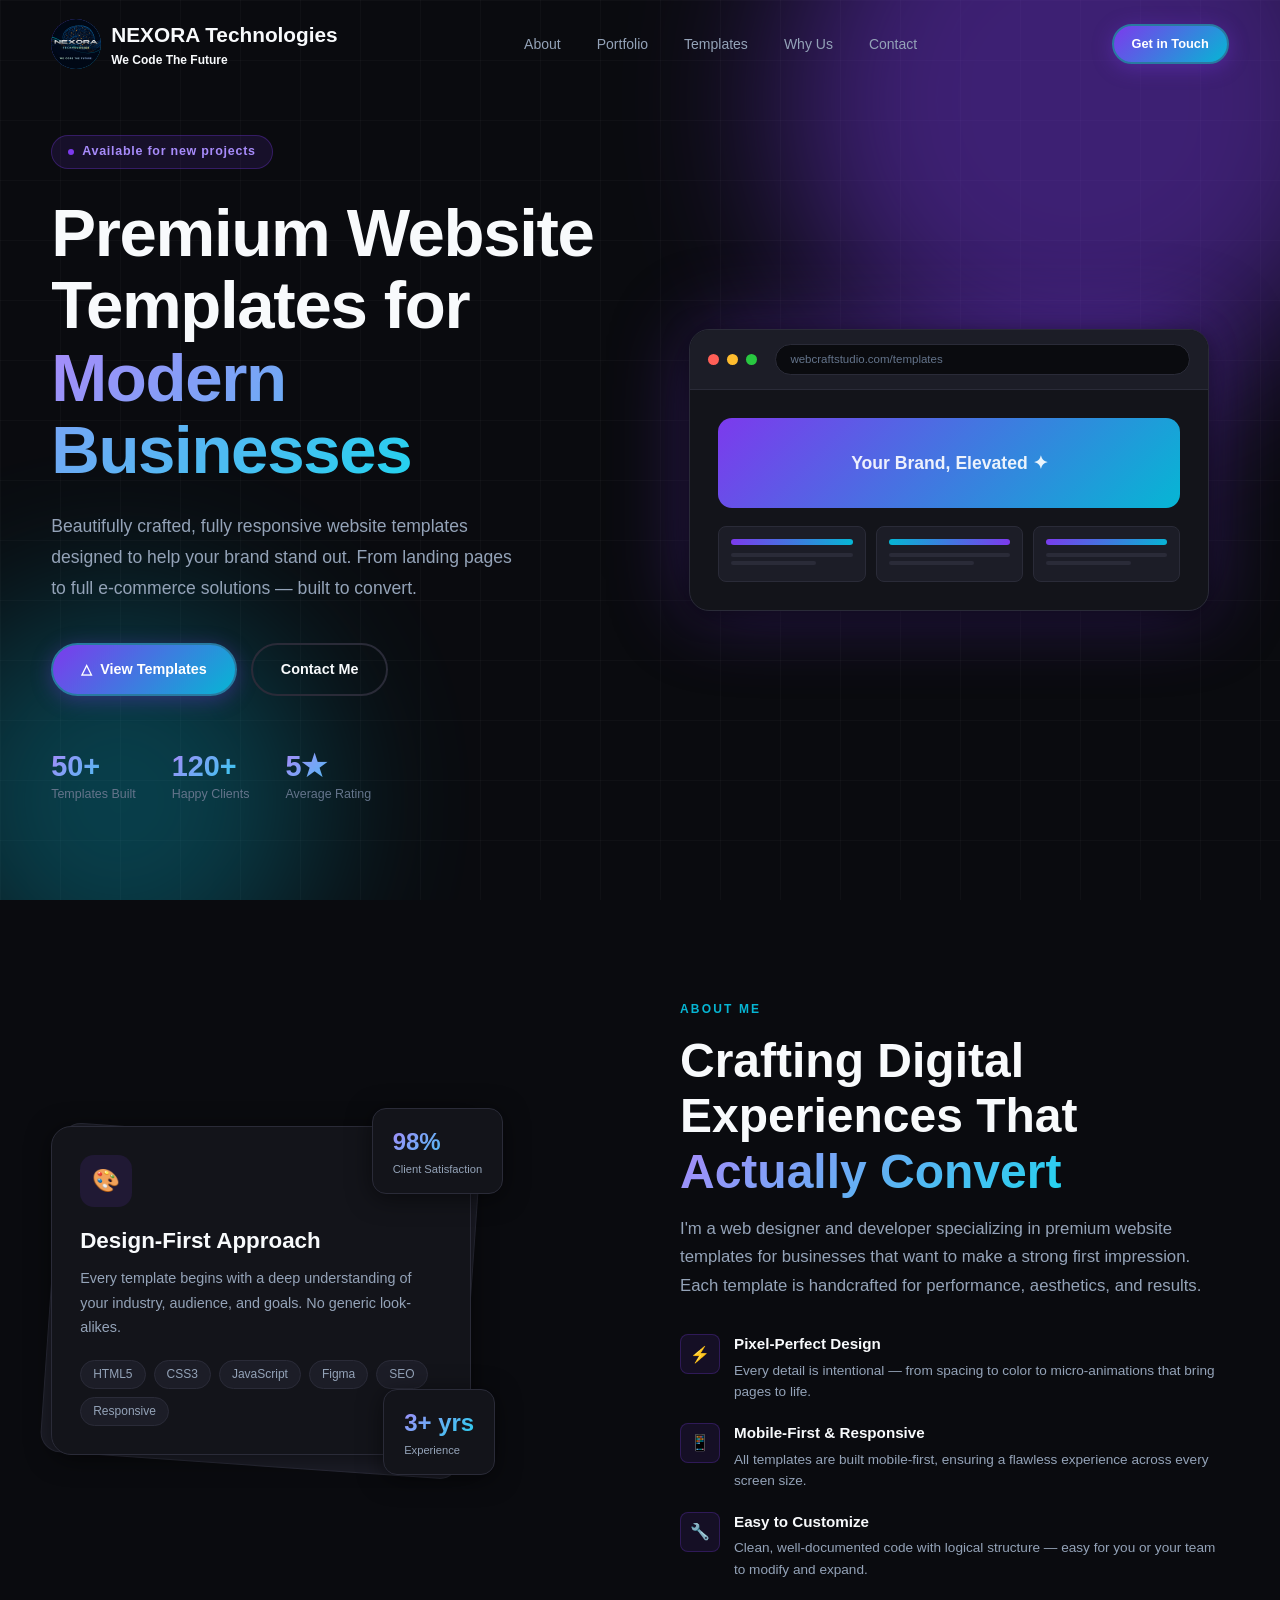
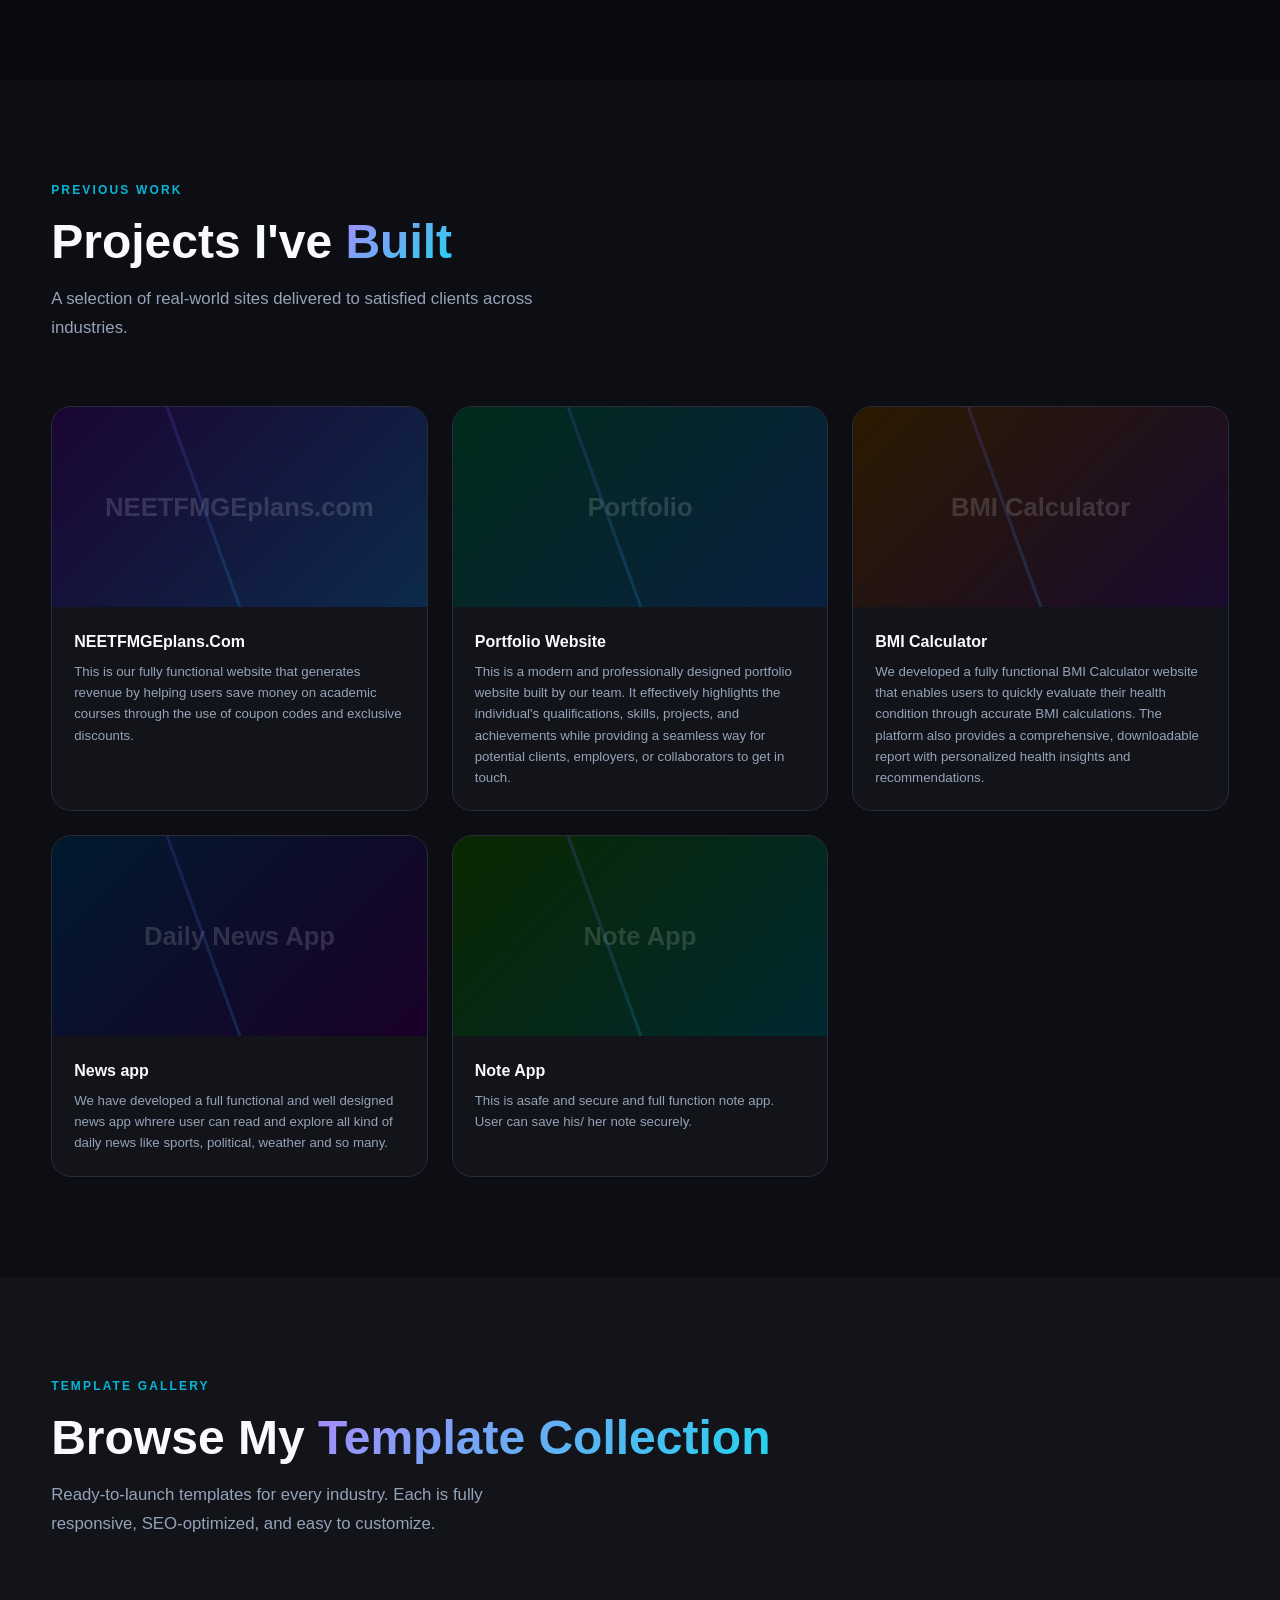
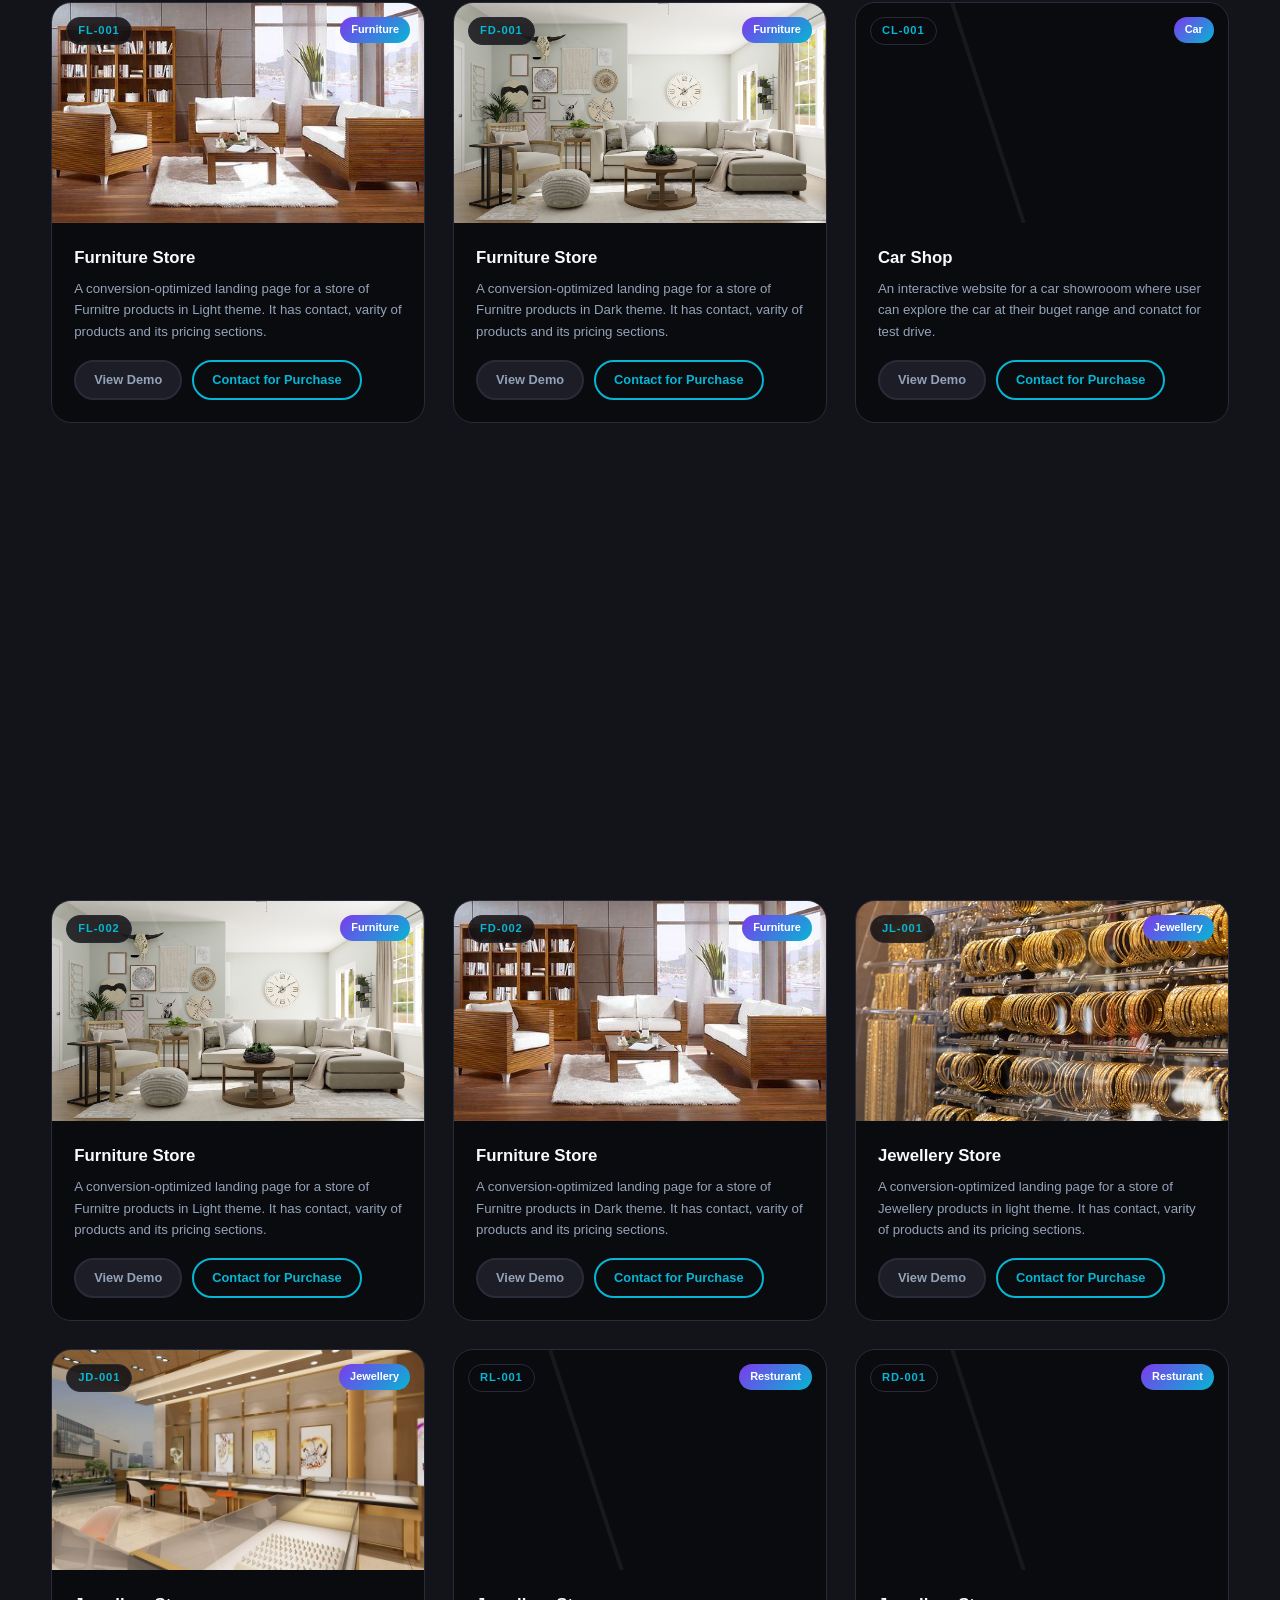
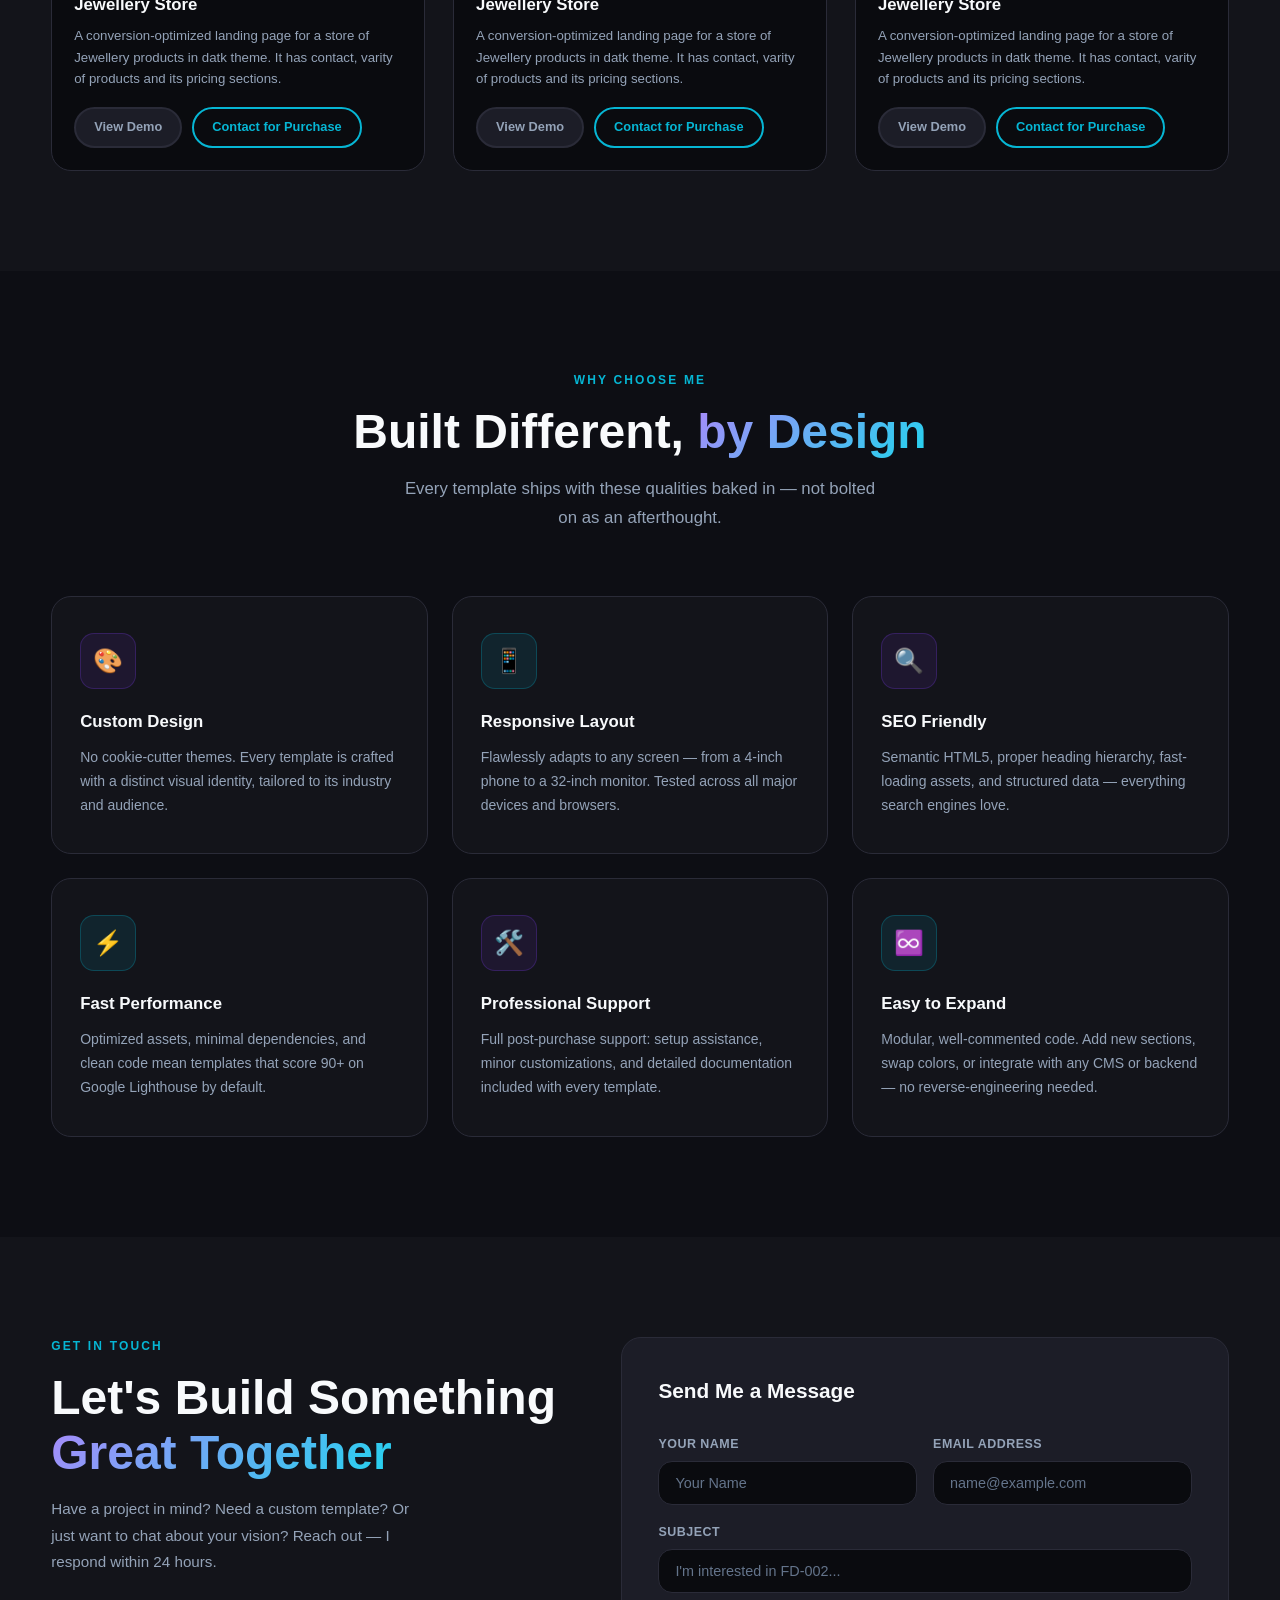
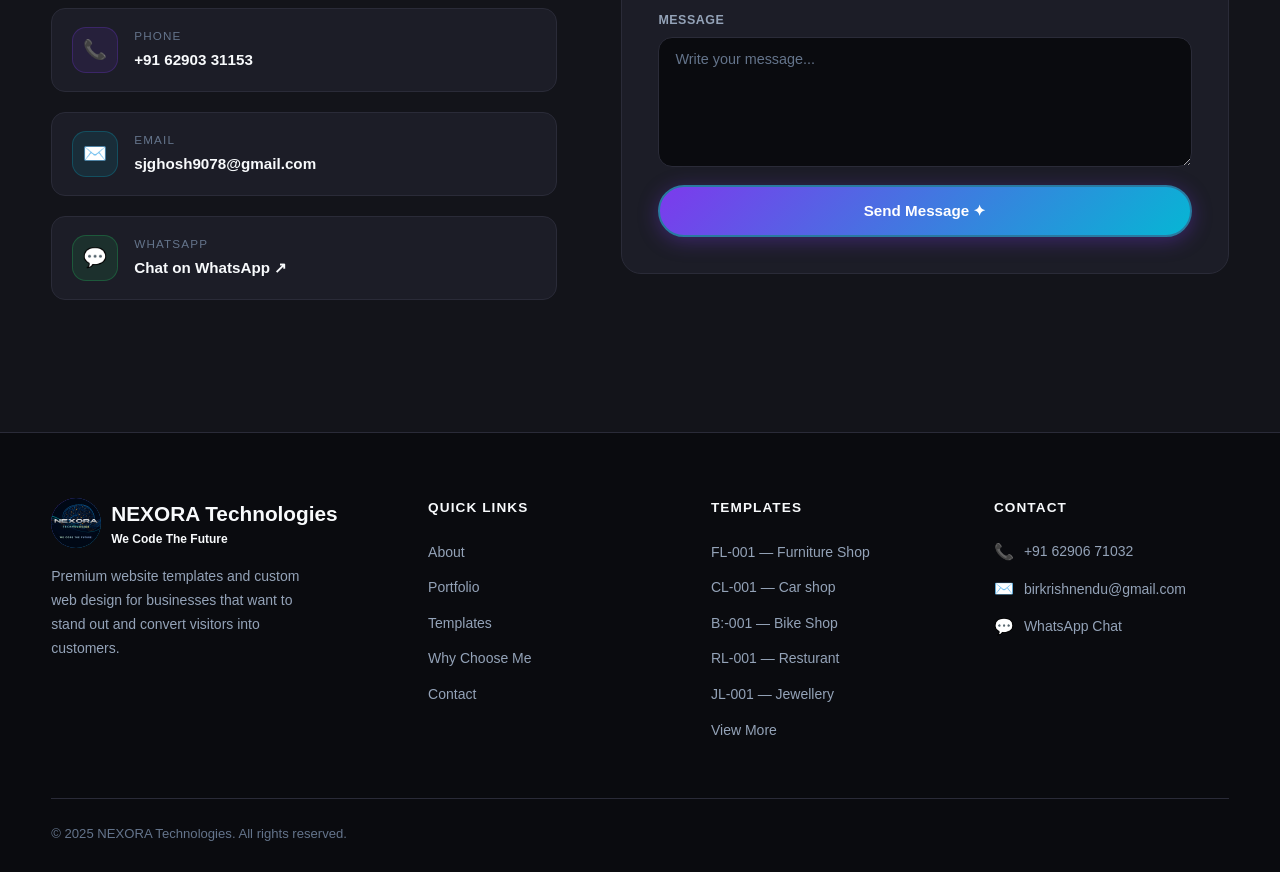
==== commit ddb52734: "first commit" ====
--- a/index.html
+++ b/index.html
@@ -351,10 +351,9 @@
       <!-- FL-001 -->
        <article class="template-card reveal">
         <div class="template-preview"
-             style="background:linear-gradient(135deg,#12023a 0%,#001a2e 100%);">
+             style="background: url('furniture.png') center/cover no-repeat;">
           <div class="template-code-badge">FL-001</div>
           <div class="template-cat-badge">Furniture</div>
-          <div class="template-preview-label">Furniture Store</div>
         </div>
         <div class="template-body">
           <h3 class="template-name">Furniture Store</h3>
@@ -368,10 +367,9 @@
       <!-- FD-001 -->
        <article class="template-card reveal reveal-delay-1">
         <div class="template-preview"
-             style="background:linear-gradient(135deg,#002b0a 0%,#001528 100%);">
+             style="background: url('furniture1.png') center/cover no-repeat;">
           <div class="template-code-badge">FD-001</div>
           <div class="template-cat-badge">Furniture</div>
-          <div class="template-preview-label">Furniture Store</div>
         </div>
         <div class="template-body">
           <h3 class="template-name">Furniture Store</h3>
@@ -385,10 +383,9 @@
       <!-- CL-001 -->
       <article class="template-card reveal reveal-delay-2">
         <div class="template-preview"
-             style="background:linear-gradient(135deg,#1a1200 0%,#2a001a 100%);">
+             style="background: url('car.png') center/cover no-repeat;">
           <div class="template-code-badge">CL-001</div>
           <div class="template-cat-badge">Car</div>
-          <div class="template-preview-label">Car Shop</div>
         </div>
         <div class="template-body">
           <h3 class="template-name">Car Shop</h3>
@@ -403,10 +400,9 @@
       <!-- CD-001 -->
       <article class="template-card reveal">
         <div class="template-preview"
-             style="background:linear-gradient(135deg,#001a1a 0%,#1a0030 100%);">
+             style="background: url('car1.png') center/cover no-repeat;">
           <div class="template-code-badge">CD-001</div>
            <div class="template-cat-badge">Car</div>
-          <div class="template-preview-label">Car Shop</div>
         </div>
         <div class="template-body">
           <h3 class="template-name">Car Shop</h3>
@@ -420,10 +416,9 @@
        <!-- BL-001 -->
       <article class="template-card reveal">
         <div class="template-preview"
-             style="background:linear-gradient(135deg,#001a1a 0%,#1a0030 100%);">
+             style="background: url('bike.png') center/cover no-repeat;">
           <div class="template-code-badge">BL-001</div>
            <div class="template-cat-badge">Bike & e-Bike</div>
-          <div class="template-preview-label">Bike Shop</div>
         </div>
         <div class="template-body">
           <h3 class="template-name">Bike Shop</h3>
@@ -437,10 +432,9 @@
       <!-- BD-001 -->
       <article class="template-card reveal">
         <div class="template-preview"
-             style="background:linear-gradient(135deg,#001a1a 0%,#1a0030 100%);">
+            style="background: url('bike1.png') center/cover no-repeat;">
           <div class="template-code-badge">BD-001</div>
            <div class="template-cat-badge">Bike & e-Bike</div>
-          <div class="template-preview-label">Bike Shop</div>
         </div>
         <div class="template-body">
           <h3 class="template-name">Bike Shop</h3>
@@ -454,10 +448,9 @@
       <!-- FL-002 -->
       <article class="template-card reveal">
         <div class="template-preview"
-             style="background:linear-gradient(135deg,#12023a 0%,#001a2e 100%);">
+             style="background: url('furniture1.png') center/cover no-repeat;">
           <div class="template-code-badge">FL-002</div>
           <div class="template-cat-badge">Furniture</div>
-          <div class="template-preview-label">Furniture Store</div>
         </div>
         <div class="template-body">
           <h3 class="template-name">Furniture Store</h3>
@@ -471,10 +464,9 @@
       <!-- FD-002 -->
       <article class="template-card reveal reveal-delay-1">
         <div class="template-preview"
-             style="background:linear-gradient(135deg,#002b0a 0%,#001528 100%);">
+             style="background: url('furniture.png') center/cover no-repeat;">
           <div class="template-code-badge">FD-002</div>
           <div class="template-cat-badge">Furniture</div>
-          <div class="template-preview-label">Furniture Store</div>
         </div>
         <div class="template-body">
           <h3 class="template-name">Furniture Store</h3>
@@ -485,6 +477,74 @@
           </div>
         </div>
       </article>
+      <!-- JL-001 -->
+       <article class="template-card reveal reveal-delay-1">
+        <div class="template-preview"
+             style="background: url('jwel.png') center/cover no-repeat;">
+          <div class="template-code-badge">JL-001</div>
+          <div class="template-cat-badge">Jewellery</div>
+        </div>
+        <div class="template-body">
+          <h3 class="template-name">Jewellery Store</h3>
+          <p class="template-desc">A conversion-optimized landing page for a store of Jewellery products in light theme. It has contact, varity of products and its pricing sections.</p>
+          <div class="template-actions">
+            <a target="_blank" href="https://furniturene.my.canva.site/luxury-jewellery-website-light-theme" class="btn btn-ghost btn-sm" aria-label="View demo of ShopFront Elite">View Demo</a>
+            <a href="#contact" class="btn btn-cyan btn-sm" aria-label="Contact to purchase ShopFront Elite">Contact for Purchase</a>
+          </div>
+        </div>
+      </article>
+
+       <!-- JD-001 -->
+       <article class="template-card reveal reveal-delay-1">
+        <div class="template-preview"
+             style="background: url('jwel1.png') center/cover no-repeat;">
+          <div class="template-code-badge">JD-001</div>
+          <div class="template-cat-badge">Jewellery</div>
+        </div>
+        <div class="template-body">
+          <h3 class="template-name">Jewellery Store</h3>
+          <p class="template-desc">A conversion-optimized landing page for a store of Jewellery products in datk theme. It has contact, varity of products and its pricing sections.</p>
+          <div class="template-actions">
+            <a target="_blank" href="https://furniturene.my.canva.site/luxury-dark-theme-jewellery-website" class="btn btn-ghost btn-sm" aria-label="View demo of ShopFront Elite">View Demo</a>
+            <a href="#contact" class="btn btn-cyan btn-sm" aria-label="Contact to purchase ShopFront Elite">Contact for Purchase</a>
+          </div>
+        </div>
+      </article>
+
+      <!-- RL-001 -->
+       <article class="template-card reveal reveal-delay-1">
+        <div class="template-preview"
+             style="background: url('res.png') center/cover no-repeat;">
+          <div class="template-code-badge">RL-001</div>
+          <div class="template-cat-badge">Resturant</div>
+        </div>
+        <div class="template-body">
+          <h3 class="template-name">Jewellery Store</h3>
+          <p class="template-desc">A conversion-optimized landing page for a store of Jewellery products in datk theme. It has contact, varity of products and its pricing sections.</p>
+          <div class="template-actions">
+           <a target="_blank" href="https://furniturene.my.canva.site/premium-light-theme-restaurant-website" class="btn btn-ghost btn-sm" aria-label="View demo of ShopFront Elite">View Demo</a>
+            <a href="#contact" class="btn btn-cyan btn-sm" aria-label="Contact to purchase ShopFront Elite">Contact for Purchase</a>
+          </div>
+        </div>
+      </article>
+
+      <!-- RD-001 -->
+       <article class="template-card reveal reveal-delay-1">
+        <div class="template-preview"
+             style="background: url('res1.png') center/cover no-repeat;">
+          <div class="template-code-badge">RD-001</div>
+          <div class="template-cat-badge">Resturant</div>
+        </div>
+        <div class="template-body">
+          <h3 class="template-name">Jewellery Store</h3>
+          <p class="template-desc">A conversion-optimized landing page for a store of Jewellery products in datk theme. It has contact, varity of products and its pricing sections.</p>
+          <div class="template-actions">
+          <a target="_blank" href="https://furniturene.my.canva.site/luxury-dark-fine-dining-website" class="btn btn-ghost btn-sm" aria-label="View demo of ShopFront Elite">View Demo</a>
+            <a href="#contact" class="btn btn-cyan btn-sm" aria-label="Contact to purchase ShopFront Elite">Contact for Purchase</a>
+          </div>
+        </div>
+      </article>
+
 
     </div>
   </div>
@@ -569,29 +629,29 @@
 
         <div class="contact-methods">
 
-          <a href="tel:+919800000000" class="contact-method">
+          <a href="tel:+916290331153" class="contact-method">
             <div class="contact-method-icon"
                  style="background:rgba(124,58,237,.1);border:1px solid rgba(124,58,237,.25);">
               📞
             </div>
             <div>
               <div class="contact-method-label">Phone</div>
-              <div class="contact-method-value">+91 98000 00000</div>
+              <div class="contact-method-value">+91 62903 31153</div>
             </div>
           </a>
 
-          <a href="mailto:hello@webcraftstudio.com" class="contact-method">
+          <a href="mailto:sjghosh9078@gmail.com" class="contact-method">
             <div class="contact-method-icon"
                  style="background:rgba(6,182,212,.1);border:1px solid rgba(6,182,212,.25);">
               ✉️
             </div>
             <div>
               <div class="contact-method-label">Email</div>
-              <div class="contact-method-value">hello@webcraftstudio.com</div>
+              <div class="contact-method-value">sjghosh9078@gmail.com</div>
             </div>
           </a>
 
-          <a href="https://wa.me/919800000000" target="_blank" rel="noopener noreferrer" class="contact-method">
+          <a href="https://wa.me/+916290331153" target="_blank" rel="noopener noreferrer" class="contact-method">
             <div class="contact-method-icon"
                  style="background:rgba(37,211,102,.1);border:1px solid rgba(37,211,102,.25);">
               💬
@@ -604,50 +664,81 @@
 
         </div>
 
-        <a href="https://wa.me/919800000000" target="_blank" rel="noopener noreferrer"
-           class="btn btn-whatsapp">
-          💬 Message on WhatsApp
-        </a>
       </div>
 
       <!-- Right: Form -->
       <div class="contact-form-card reveal">
         <div class="form-title">Send Me a Message</div>
-        <form id="contactForm" novalidate>
-          <div class="form-row">
-            <div class="form-group">
-              <label class="form-label" for="name">Your Name</label>
-              <input class="form-control" type="text" id="name" name="name"
-                     placeholder="Jane Smith" required autocomplete="name" />
-            </div>
-            <div class="form-group">
-              <label class="form-label" for="email">Email Address</label>
-              <input class="form-control" type="email" id="email" name="email"
-                     placeholder="jane@example.com" required autocomplete="email" />
-            </div>
-          </div>
-
-          <div class="form-group">
-            <label class="form-label" for="subject">Subject</label>
-            <input class="form-control" type="text" id="subject" name="subject"
-                   placeholder="I'm interested in WT-002..." required />
-          </div>
-
-          <div class="form-group">
-            <label class="form-label" for="message">Message</label>
-            <textarea class="form-control" id="message" name="message"
-                      placeholder="Tell me about your project, the template you're interested in, or any questions you have..."
-                      required></textarea>
-          </div>
-
-          <button type="submit" class="btn btn-primary form-submit">
-            Send Message ✦
-          </button>
-
-          <div class="success-msg" id="successMsg" role="status" aria-live="polite">
-            ✅ Message sent! I'll get back to you within 24 hours.
-          </div>
-        </form>
+        <form id="contactForm" action="https://api.web3forms.com/submit" method="POST">
+
+  <!-- Web3Forms Access Key -->
+  <input type="hidden" name="access_key" value="30439244-c6a5-49ff-8b84-711b48dc67f2">
+
+  <!-- Optional but recommended -->
+  <input type="hidden" name="subject" value="New Website Contact Form Submission by NEXORA Technologies">
+  <input type="hidden" name="from_name" value="Website Contact Form">
+
+  <div class="form-row">
+
+    <div class="form-group">
+      <label class="form-label" for="name">Your Name</label>
+      <input 
+        class="form-control" 
+        type="text" 
+        id="name" 
+        name="name"
+        placeholder="Your Name" 
+        required 
+      />
+    </div>
+
+
+    <div class="form-group">
+      <label class="form-label" for="email">Email Address</label>
+      <input 
+        class="form-control" 
+        type="email" 
+        id="email" 
+        name="email"
+        placeholder="name@example.com" 
+        required 
+      />
+    </div>
+
+  </div>
+  <div class="form-group"> 
+    <label class="form-label" for="subject">Subject</label> 
+    <input class="form-control" type="text" id="subject" name="subject" placeholder="I'm interested in FD-002..." required />
+   </div>
+
+
+  <div class="form-group">
+    <label class="form-label" for="message">Message</label>
+
+    <textarea 
+      class="form-control" 
+      id="message" 
+      name="message"
+      placeholder="Write your message..."
+      required></textarea>
+
+  </div>
+
+
+  <!-- Spam protection -->
+  <input type="checkbox" name="botcheck" class="hidden" style="display:none">
+
+
+  <button type="submit" class="btn btn-primary form-submit">
+    Send Message ✦
+  </button>
+
+
+  <div class="success-msg" id="successMsg" style="display:none;">
+    ✅ Message sent! I'll get back to you soon.
+  </div>
+
+</form>
       </div>
 
     </div>
@@ -674,13 +765,7 @@
       </div>
         </a>
         <p>Premium website templates and custom web design for businesses that want to stand out and convert visitors into customers.</p>
-        <div class="social-links" aria-label="Social media links">
-          <a href="#" class="social-link" aria-label="Follow on Instagram">&#128247;</a>
-          <a href="#" class="social-link" aria-label="Connect on LinkedIn">&#128188;</a>
-          <a href="#" class="social-link" aria-label="Follow on Twitter/X">&#120143;</a>
-          <a href="#" class="social-link" aria-label="View GitHub">&#128008;</a>
-          <a href="#" class="social-link" aria-label="Watch on YouTube">&#9654;</a>
-        </div>
+        
       </div>
 
       <!-- Quick Links -->
@@ -711,13 +796,13 @@
       <!-- Contact -->
       <div>
         <div class="footer-col-title">Contact</div>
-        <a href="tel:+919800000000" class="footer-contact-item">
-          <span>📞</span> +91 98000 00000
+        <a href="tel:+916290671032" class="footer-contact-item">
+          <span>📞</span> +91 62906 71032
         </a>
-        <a href="mailto:hello@webcraftstudio.com" class="footer-contact-item">
-          <span>✉️</span> hello@webcraftstudio.com
+        <a href="mailto:birkrishnendu@gmail.com" class="footer-contact-item">
+          <span>✉️</span> birkrishnendu@gmail.com
         </a>
-        <a href="https://wa.me/919800000000" target="_blank" rel="noopener noreferrer" class="footer-contact-item">
+        <a href="https://wa.me/+916290671032" target="_blank" rel="noopener noreferrer" class="footer-contact-item">
           <span>💬</span> WhatsApp Chat
         </a>
       </div>
@@ -792,37 +877,58 @@
   sections.forEach(s => sectionObserver.observe(s));
 
   /* ── Contact Form ── */
-  const form = document.getElementById('contactForm');
-  const successMsg = document.getElementById('successMsg');
-
-  form.addEventListener('submit', (e) => {
+  const contactForm = document.getElementById("contactForm");
+const messageSuccess = document.getElementById("successMsg");
+const submitButton = contactForm.querySelector("button[type='submit']");
+
+contactForm.addEventListener("submit", async function(e) {
+
     e.preventDefault();
 
-    // Basic validation
-    const name    = document.getElementById('name').value.trim();
-    const email   = document.getElementById('email').value.trim();
-    const subject = document.getElementById('subject').value.trim();
-    const message = document.getElementById('message').value.trim();
-
-    if (!name || !email || !subject || !message) return;
-    if (!/^[^\s@]+@[^\s@]+\.[^\s@]+$/.test(email)) {
-      document.getElementById('email').focus();
-      return;
+    // Change button text while sending
+    submitButton.innerHTML = "Sending...";
+    submitButton.disabled = true;
+
+    let formData = new FormData(contactForm);
+
+    try {
+
+        let response = await fetch(contactForm.action, {
+            method: "POST",
+            body: formData
+        });
+
+        let result = await response.json();
+
+        if (result.success) {
+
+            messageSuccess.style.display = "block";
+            contactForm.reset();
+
+            submitButton.innerHTML = "Send Message ✦";
+            // Hide success message after 5 seconds
+            setTimeout(() => {
+                messageSuccess.style.display = "none";
+            }, 5000);
+
+        } else {
+
+            alert("Something went wrong. Please try again.");
+            submitButton.innerHTML = "Send Message ✦";
+
+        }
+
+    } catch(error) {
+
+        alert("Network error. Please try again.");
+        submitButton.innerHTML = "Send Message ✦";
+
     }
 
-    // Simulate send
-    const btn = form.querySelector('.form-submit');
-    btn.textContent = 'Sending…';
-    btn.disabled = true;
-
-    setTimeout(() => {
-      form.reset();
-      btn.textContent = 'Send Message ✦';
-      btn.disabled = false;
-      successMsg.style.display = 'block';
-      setTimeout(() => { successMsg.style.display = 'none'; }, 5000);
-    }, 1200);
-  });
+    // Enable button again
+    submitButton.disabled = false;
+
+});
 </script>
 
 </body>
--- a/Styles.css
+++ b/Styles.css
@@ -108,13 +108,13 @@
   align-items: center;
   gap: 8px;
   padding: 13px 28px;
-  border-radius: var(--radius-pill);
+  border-radius: 30px;
   font-family: 'Syne', sans-serif;
   font-size: .9rem;
   font-weight: 700;
   cursor: pointer;
   text-decoration: none;
-  border: 2px solid transparent;
+  border: 2px solid #297aa1;
   transition: var(--transition);
   white-space: nowrap;
 }
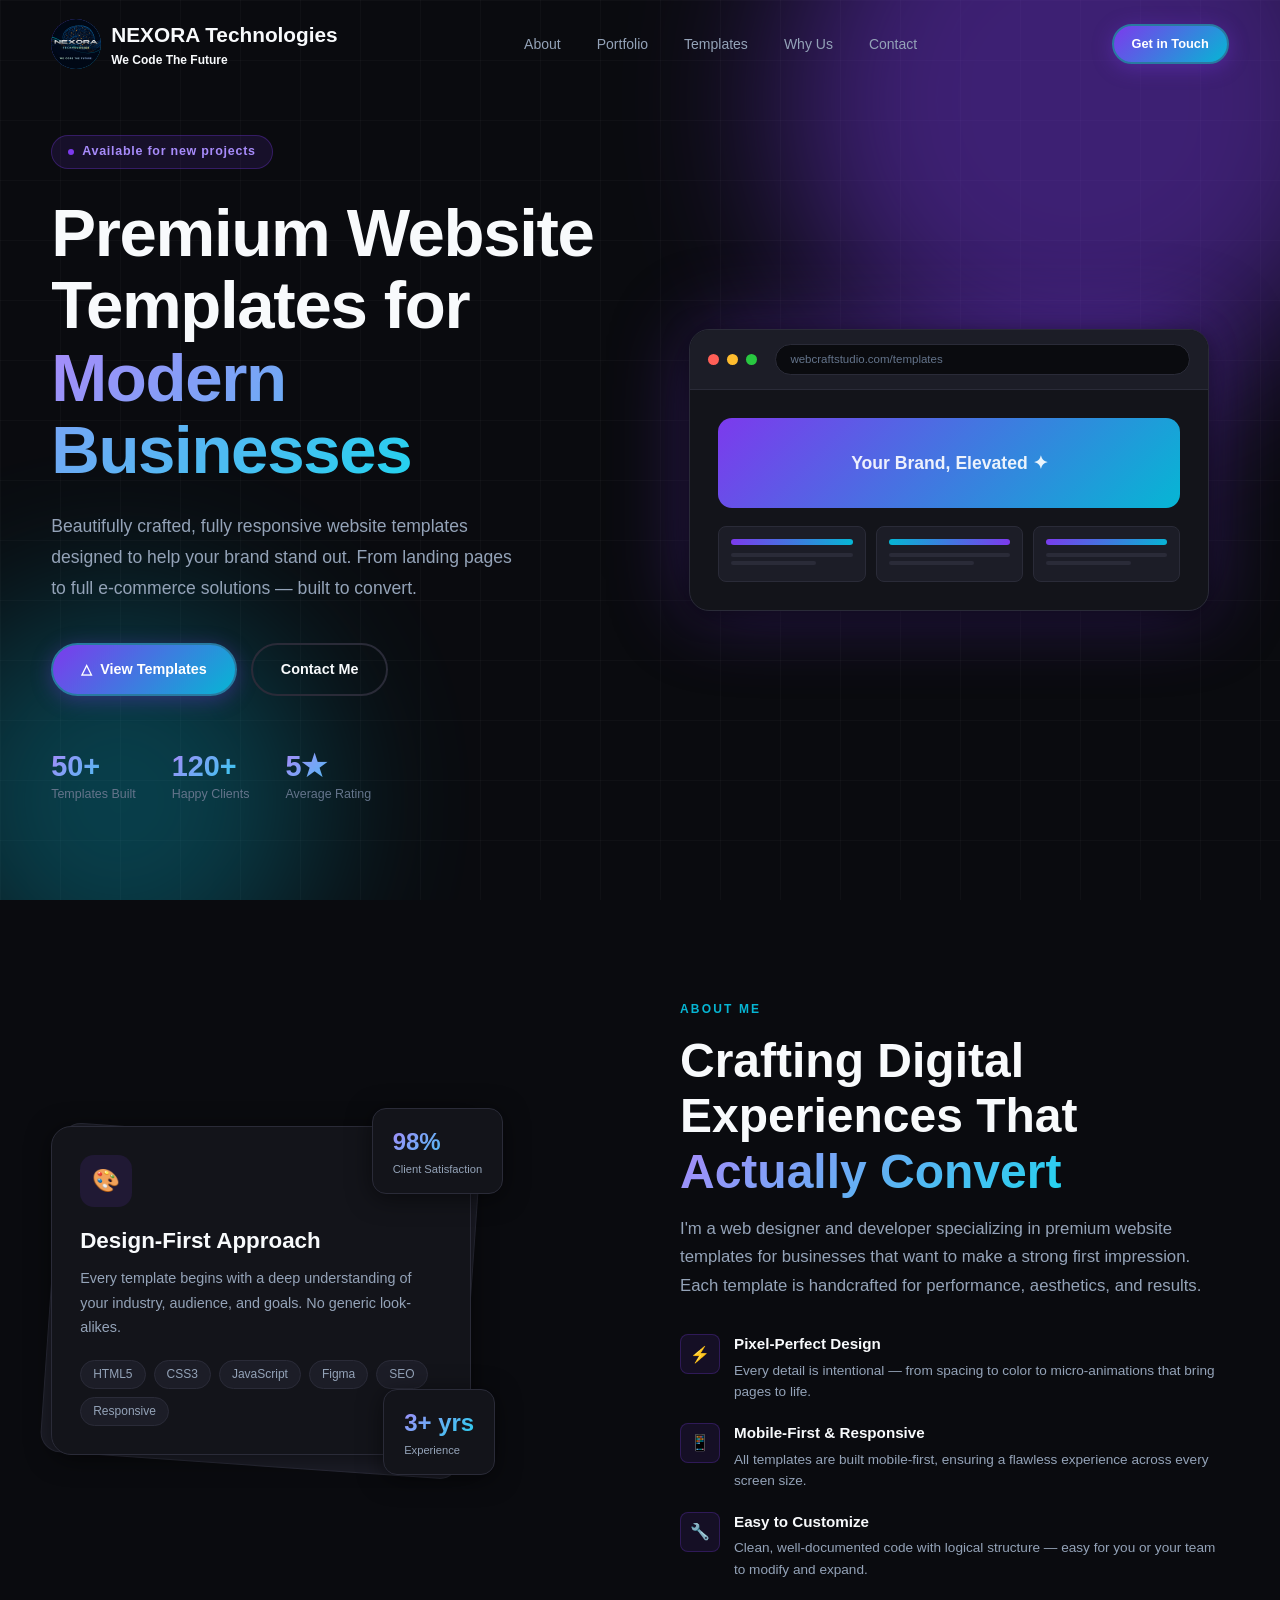
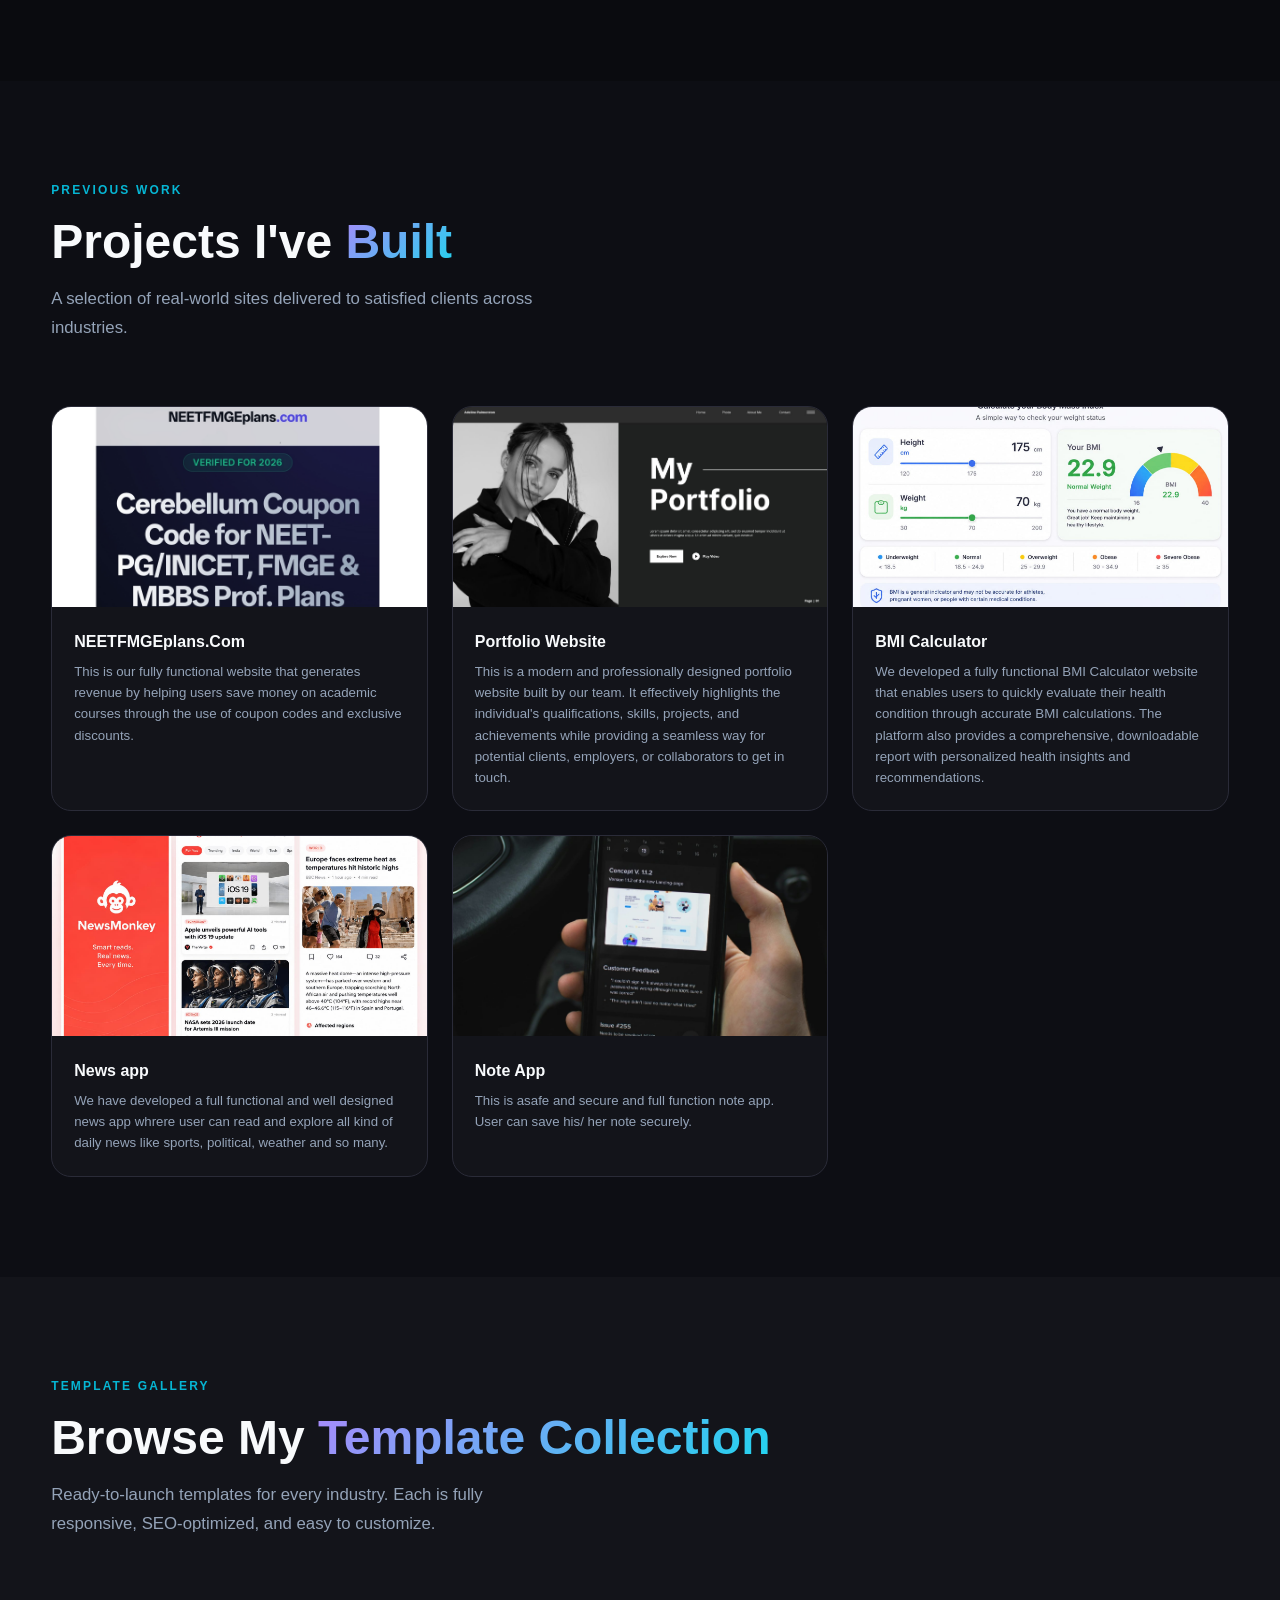
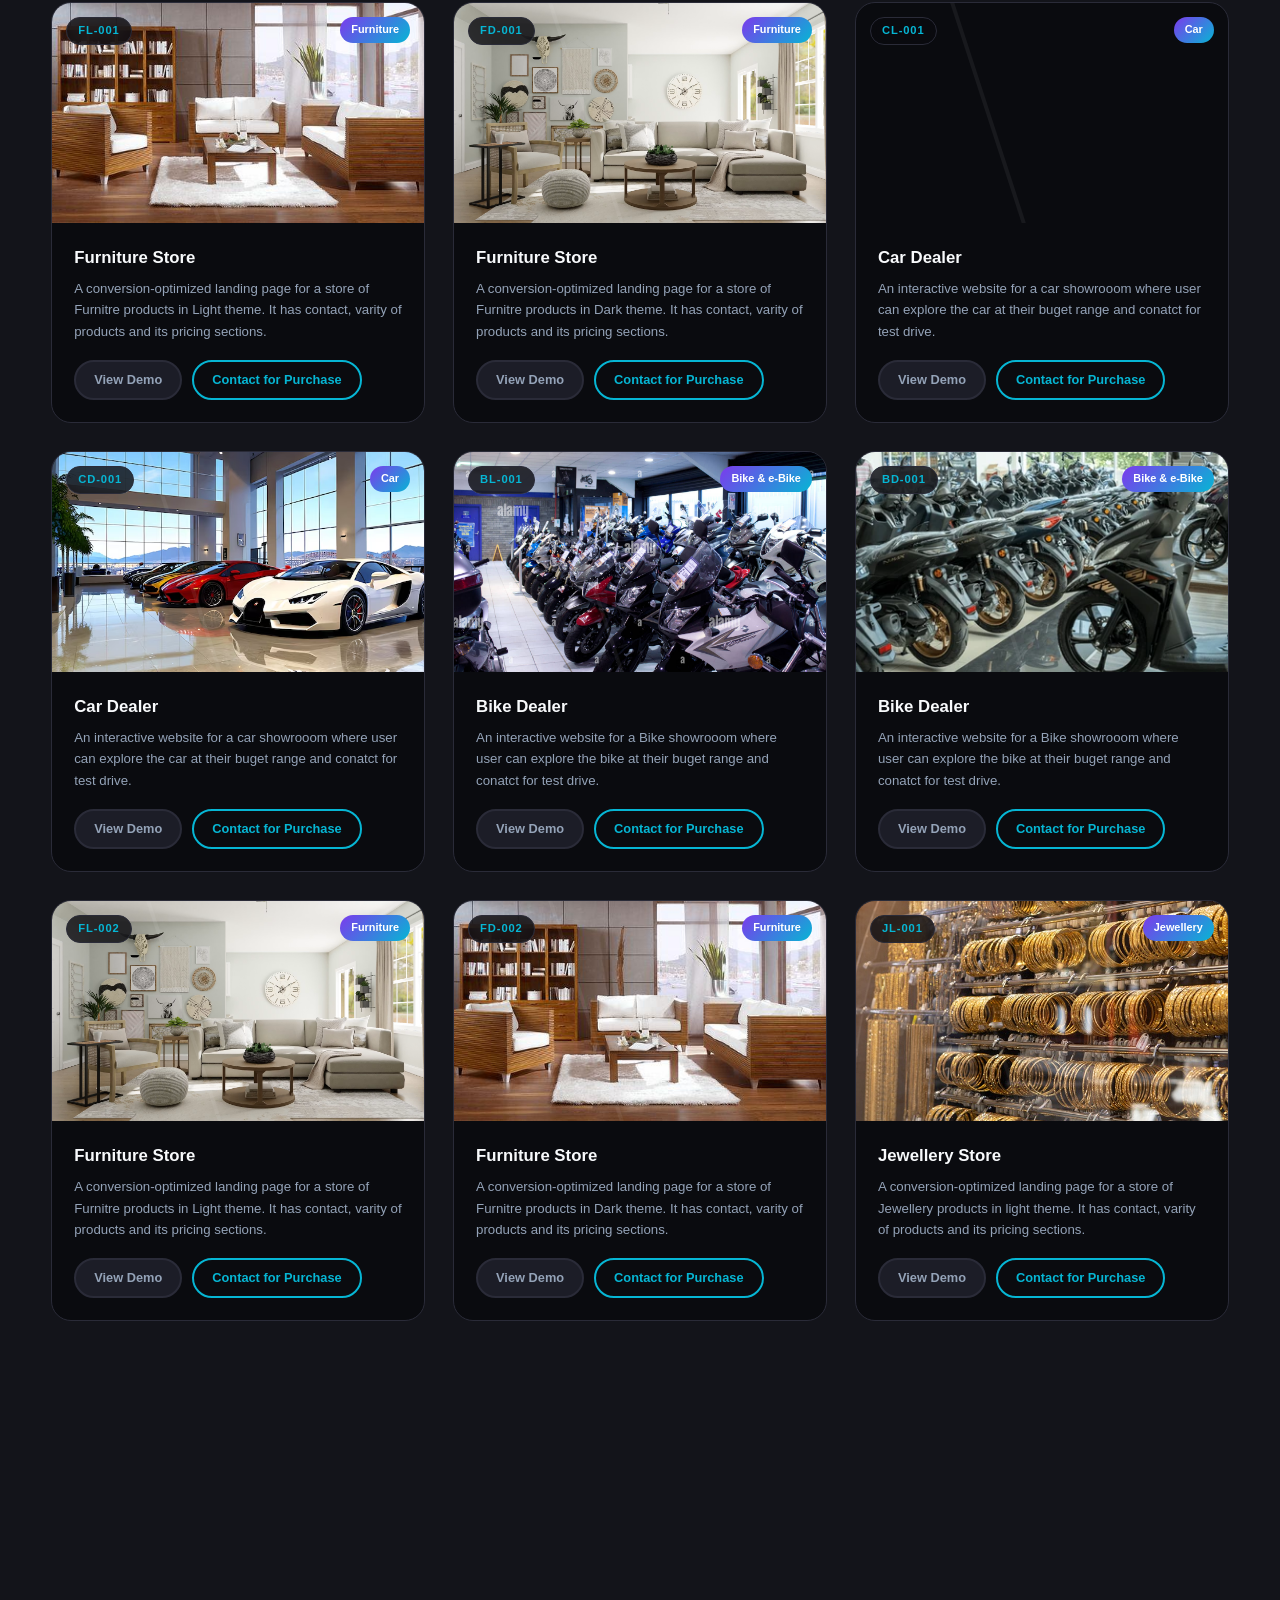
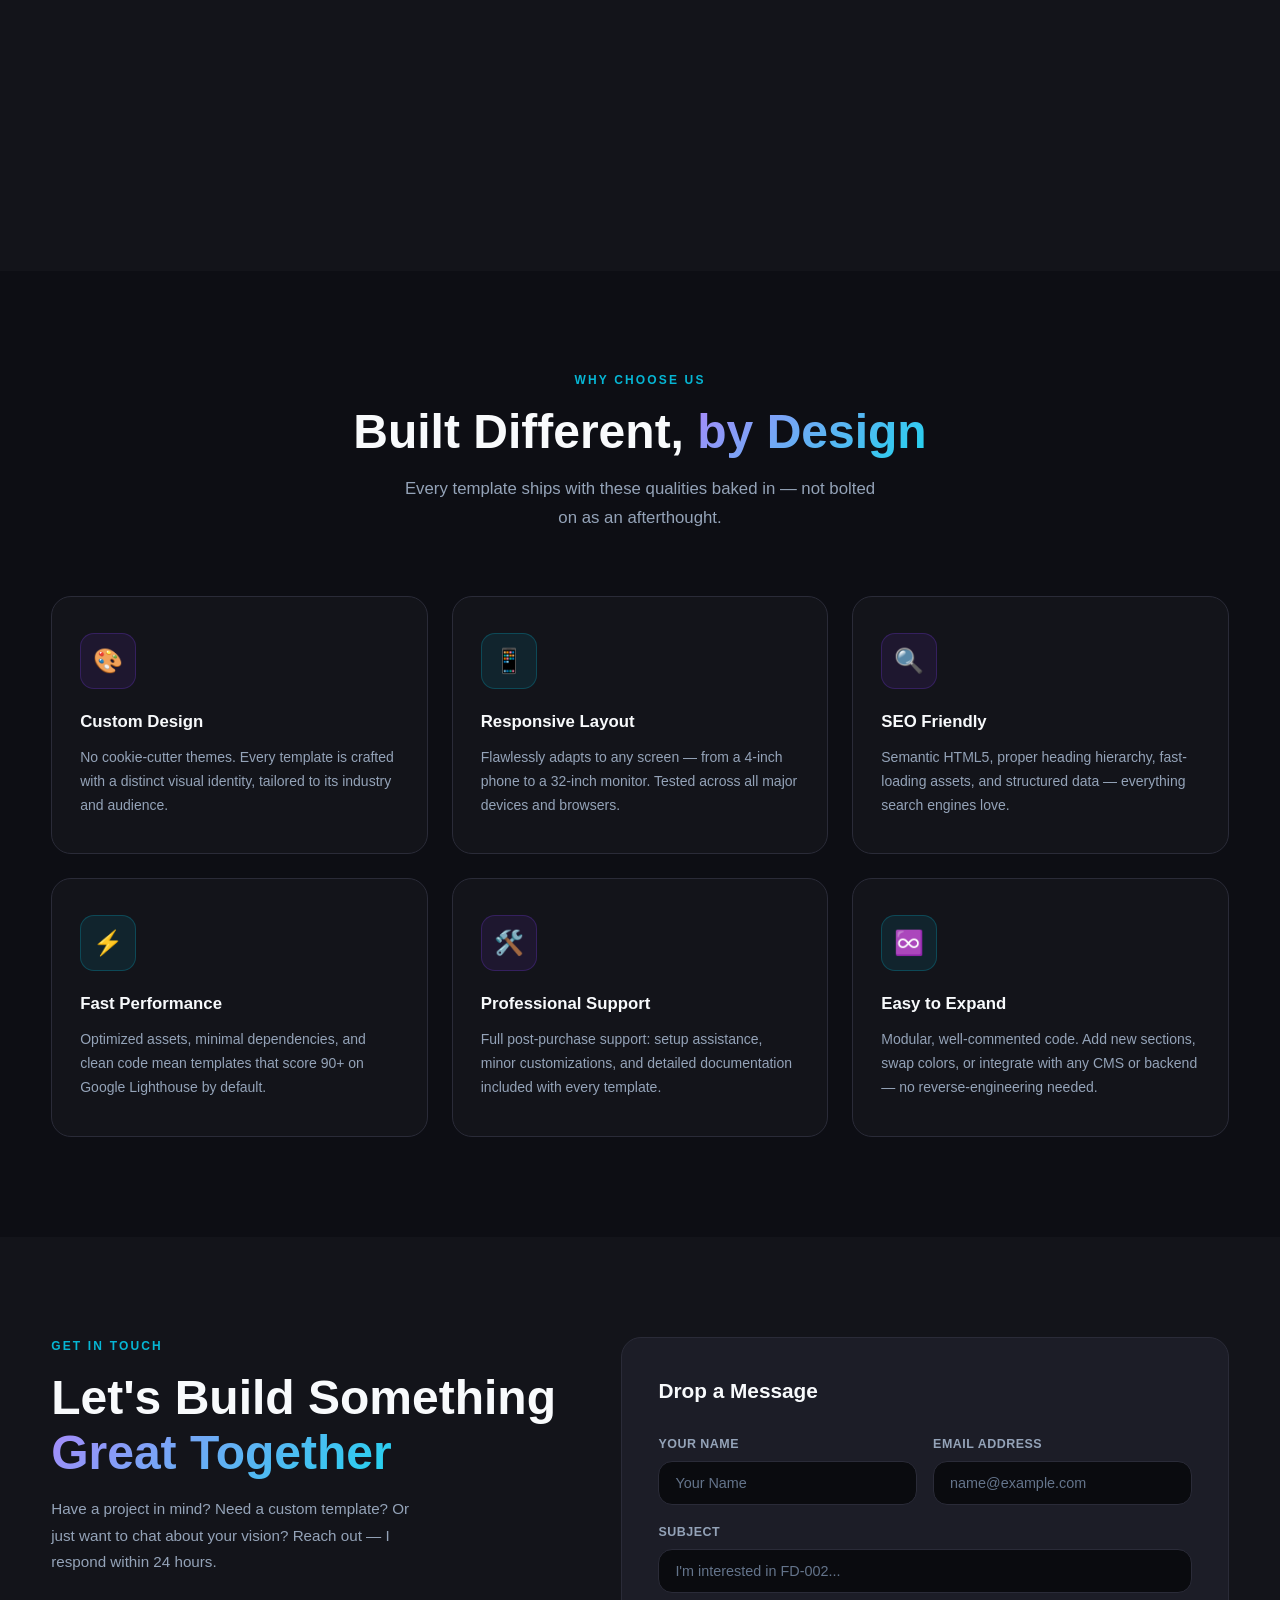
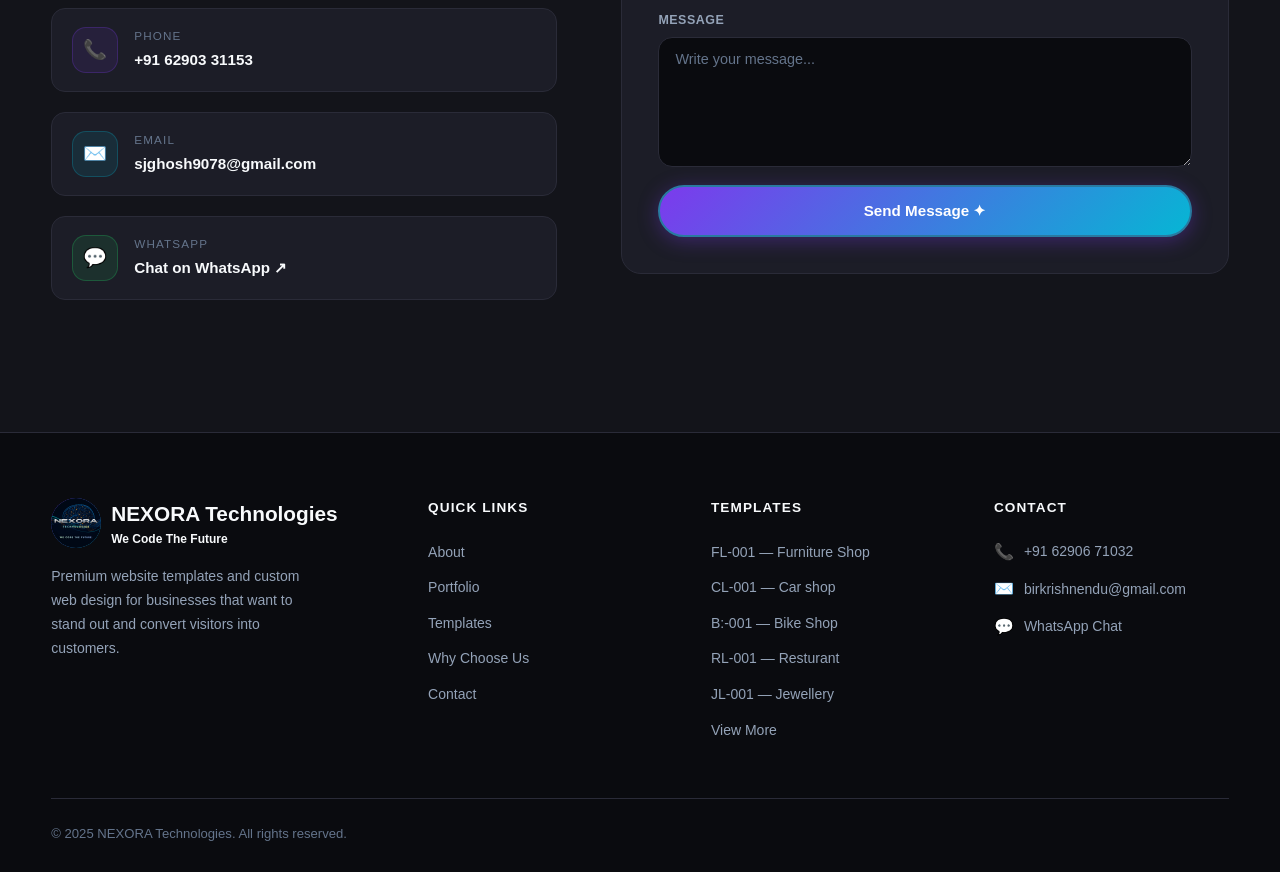
==== commit 3df39622: "first commit" ====
--- a/index.html
+++ b/index.html
@@ -242,8 +242,7 @@
       <article class="portfolio-card reveal">
         <div class="portfolio-preview">
           <div class="portfolio-preview-placeholder"
-               style="background:linear-gradient(135deg,#1a0533 0%,#0c2a4a 100%);">
-            NEETFMGEplans.com
+                style="background: url('neetfmge.jpg') center/cover no-repeat;">
           </div>
           <div class="portfolio-overlay">
             <a target="_blank" href="https://neetfmgeplans.com/" class="btn btn-outline" aria-label="View FitLife Pro live demo">Live Demo ↗</a>
@@ -259,8 +258,7 @@
       <article class="portfolio-card reveal reveal-delay-1">
         <div class="portfolio-preview">
           <div class="portfolio-preview-placeholder"
-               style="background:linear-gradient(135deg,#002b1a 0%,#0a1f40 100%);">
-            Portfolio
+                style="background: url('portfolio.jpeg') center/cover no-repeat;">
           </div>
           <div class="portfolio-overlay">
             <a target="_blank" href="https://my-portfolio-krishs-projects-f7696257.vercel.app/" class="btn btn-outline" aria-label="View NovaTech SaaS live demo">Live Demo ↗</a>
@@ -277,8 +275,7 @@
       <article class="portfolio-card reveal reveal-delay-2">
         <div class="portfolio-preview">
           <div class="portfolio-preview-placeholder"
-               style="background:linear-gradient(135deg,#2a1a00 0%,#1a0a2e 100%);">
-            BMI Calculator
+                style="background: url('bmi.jpeg') center/cover no-repeat;">
           </div>
           <div class="portfolio-overlay">
             <a target="_blank" href="https://krishwq.github.io/BMI-Calculator/" class="btn btn-outline" aria-label="View Luxe Stays live demo">Live Demo ↗</a>
@@ -295,8 +292,7 @@
       <article class="portfolio-card reveal">
         <div class="portfolio-preview">
           <div class="portfolio-preview-placeholder"
-               style="background:linear-gradient(135deg,#001a2e 0%,#1a0028 100%);">
-            Daily News App
+                style="background: url('news.jpeg') center/cover no-repeat;">
           </div>
           <div class="portfolio-overlay">
             <a target="_blank" href="https://krishwq.github.io/NewsMonkey-react" class="btn btn-outline" aria-label="View Artisan Brew live demo">Live Demo ↗</a>
@@ -312,8 +308,7 @@
       <article class="portfolio-card reveal reveal-delay-1">
         <div class="portfolio-preview">
           <div class="portfolio-preview-placeholder"
-               style="background:linear-gradient(135deg,#0a2800 0%,#002830 100%);">
-            Note App
+                style="background: url('note.jpeg') center/cover no-repeat;">
           </div>
           <div class="portfolio-overlay">
             <a target="_blank" href="https://note-app-opal-beta.vercel.app/" class="btn btn-outline" aria-label="View MindSpace Clinic live demo">Live Demo ↗</a>
@@ -388,7 +383,7 @@
           <div class="template-cat-badge">Car</div>
         </div>
         <div class="template-body">
-          <h3 class="template-name">Car Shop</h3>
+          <h3 class="template-name">Car Dealer</h3>
           <p class="template-desc">An interactive website for a car showrooom where user can explore the car at their buget range and conatct for test drive.</p>
           <div class="template-actions">
             <a target="_blank" href="https://furniturene.my.canva.site/premium-multi-brand-car-showroom-website" class="btn btn-ghost btn-sm" aria-label="View demo of CreativePort">View Demo</a>
@@ -405,7 +400,7 @@
            <div class="template-cat-badge">Car</div>
         </div>
         <div class="template-body">
-          <h3 class="template-name">Car Shop</h3>
+          <h3 class="template-name">Car Dealer</h3>
           <p class="template-desc">An interactive website for a car showrooom where user can explore the car at their buget range and conatct for test drive.</p>
           <div class="template-actions">
             <a target="_blank" href="https://furniturene.my.canva.site/dahngucc09y" class="btn btn-ghost btn-sm" aria-label="View demo of TableSet">View Demo</a>
@@ -421,7 +416,7 @@
            <div class="template-cat-badge">Bike & e-Bike</div>
         </div>
         <div class="template-body">
-          <h3 class="template-name">Bike Shop</h3>
+          <h3 class="template-name">Bike Dealer</h3>
           <p class="template-desc">An interactive website for a Bike showrooom where user can explore the bike at their buget range and conatct for test drive.</p>
           <div class="template-actions">
             <a target="_blank" href="https://furniturene.my.canva.site/premium-bike-e-bike-showroom-website" class="btn btn-ghost btn-sm" aria-label="View demo of TableSet">View Demo</a>
@@ -437,7 +432,7 @@
            <div class="template-cat-badge">Bike & e-Bike</div>
         </div>
         <div class="template-body">
-          <h3 class="template-name">Bike Shop</h3>
+          <h3 class="template-name">Bike Dealer</h3>
           <p class="template-desc">An interactive website for a Bike showrooom where user can explore the bike at their buget range and conatct for test drive.</p>
           <div class="template-actions">
             <a target="_blank" href="https://furniturene.my.canva.site/premium-futuristic-bike-showroom-website" class="btn btn-ghost btn-sm" aria-label="View demo of TableSet">View Demo</a>
@@ -519,8 +514,8 @@
           <div class="template-cat-badge">Resturant</div>
         </div>
         <div class="template-body">
-          <h3 class="template-name">Jewellery Store</h3>
-          <p class="template-desc">A conversion-optimized landing page for a store of Jewellery products in datk theme. It has contact, varity of products and its pricing sections.</p>
+          <h3 class="template-name">Resturant</h3>
+          <p class="template-desc">A conversion-optimized landing page for a Resturant in light theme. It has contact, varity of foods and its pricing sections.</p>
           <div class="template-actions">
            <a target="_blank" href="https://furniturene.my.canva.site/premium-light-theme-restaurant-website" class="btn btn-ghost btn-sm" aria-label="View demo of ShopFront Elite">View Demo</a>
             <a href="#contact" class="btn btn-cyan btn-sm" aria-label="Contact to purchase ShopFront Elite">Contact for Purchase</a>
@@ -536,8 +531,8 @@
           <div class="template-cat-badge">Resturant</div>
         </div>
         <div class="template-body">
-          <h3 class="template-name">Jewellery Store</h3>
-          <p class="template-desc">A conversion-optimized landing page for a store of Jewellery products in datk theme. It has contact, varity of products and its pricing sections.</p>
+          <h3 class="template-name">Resturant</h3>
+          <p class="template-desc">A conversion-optimized landing page for a Resturant in datk theme. It has contact, varity of foods and its pricing sections.</p>
           <div class="template-actions">
           <a target="_blank" href="https://furniturene.my.canva.site/luxury-dark-fine-dining-website" class="btn btn-ghost btn-sm" aria-label="View demo of ShopFront Elite">View Demo</a>
             <a href="#contact" class="btn btn-cyan btn-sm" aria-label="Contact to purchase ShopFront Elite">Contact for Purchase</a>
@@ -557,7 +552,7 @@
 <section class="section" id="why-us" style="background:#0D0E14;" aria-labelledby="why-title">
   <div class="container">
     <div class="section-header" style="text-align:center; max-width:580px; margin:0 auto 64px;">
-      <div class="section-label">Why Choose Me</div>
+      <div class="section-label">Why Choose Us</div>
       <h2 class="section-title display" id="why-title">
         Built Different, <span class="gradient-text">by Design</span>
       </h2>
@@ -668,7 +663,7 @@
 
       <!-- Right: Form -->
       <div class="contact-form-card reveal">
-        <div class="form-title">Send Me a Message</div>
+        <div class="form-title">Drop a Message</div>
         <form id="contactForm" action="https://api.web3forms.com/submit" method="POST">
 
   <!-- Web3Forms Access Key -->
@@ -775,7 +770,7 @@
           <li><a href="#about">About</a></li>
           <li><a href="#portfolio">Portfolio</a></li>
           <li><a href="#templates">Templates</a></li>
-          <li><a href="#why-us">Why Choose Me</a></li>
+          <li><a href="#why-us">Why Choose Us</a></li>
           <li><a href="#contact">Contact</a></li>
         </ul>
       </div>
--- a/Styles.css
+++ b/Styles.css
@@ -718,16 +718,6 @@
   position: relative;
 }
 
-/* Slash motif — the signature element */
-.portfolio-preview-placeholder::before {
-  content: '';
-  position: absolute;
-  top: -30%; left: 40%;
-  width: 3px; height: 160%;
-  background: var(--gradient);
-  opacity: .2;
-  transform: rotate(-20deg);
-}
 
 .portfolio-overlay {
   position: absolute;
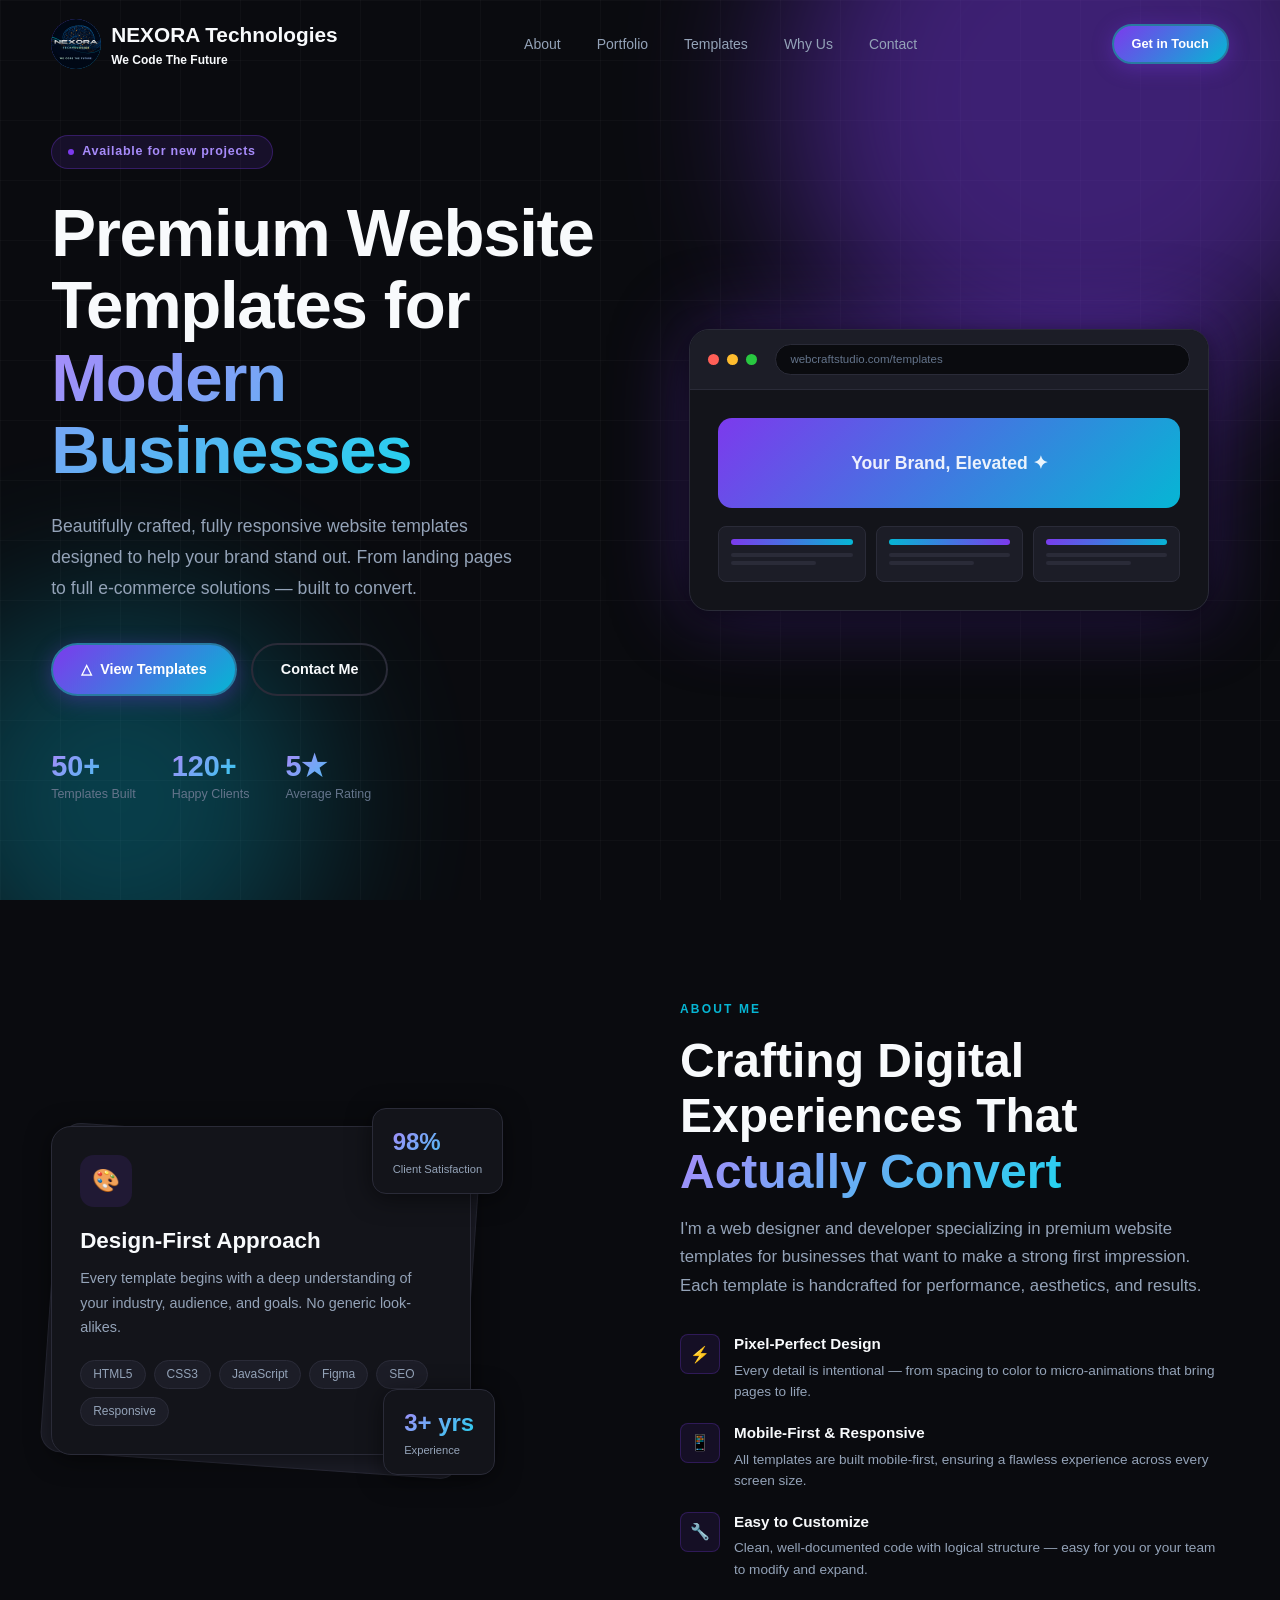
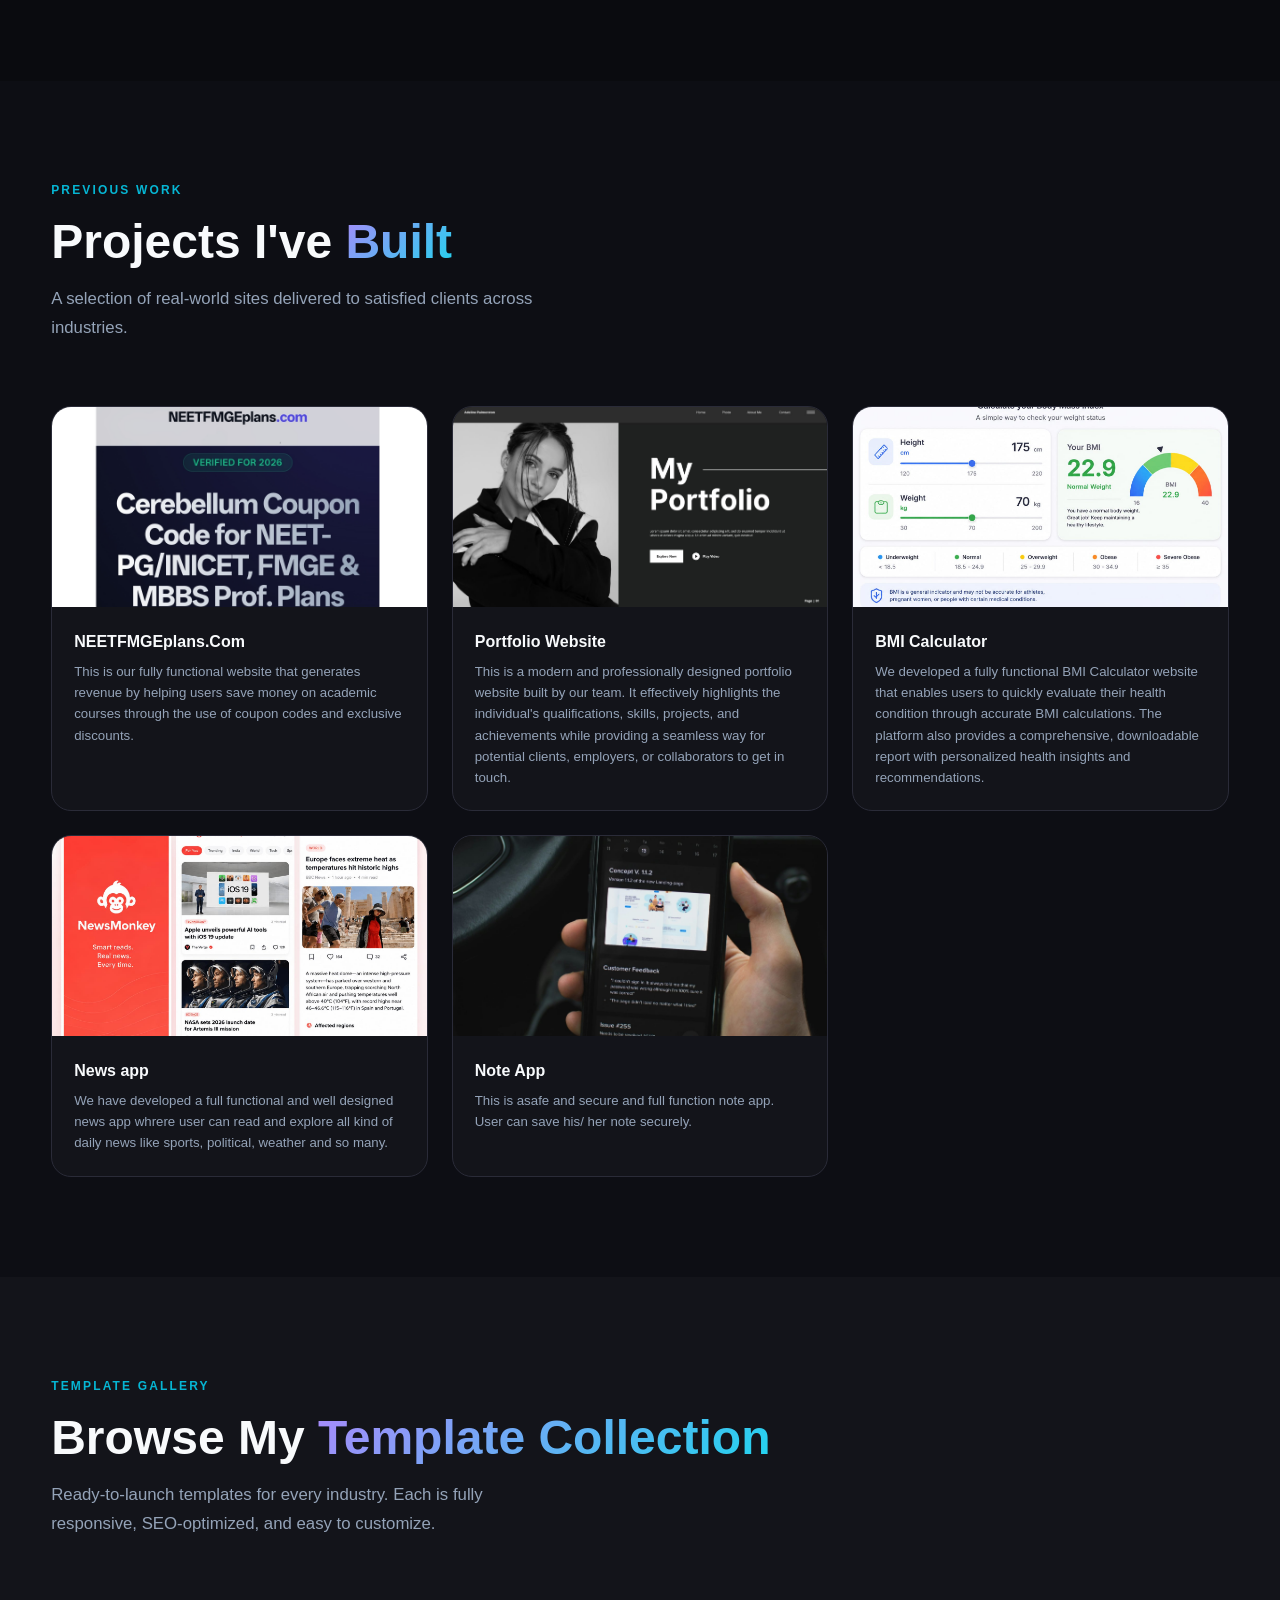
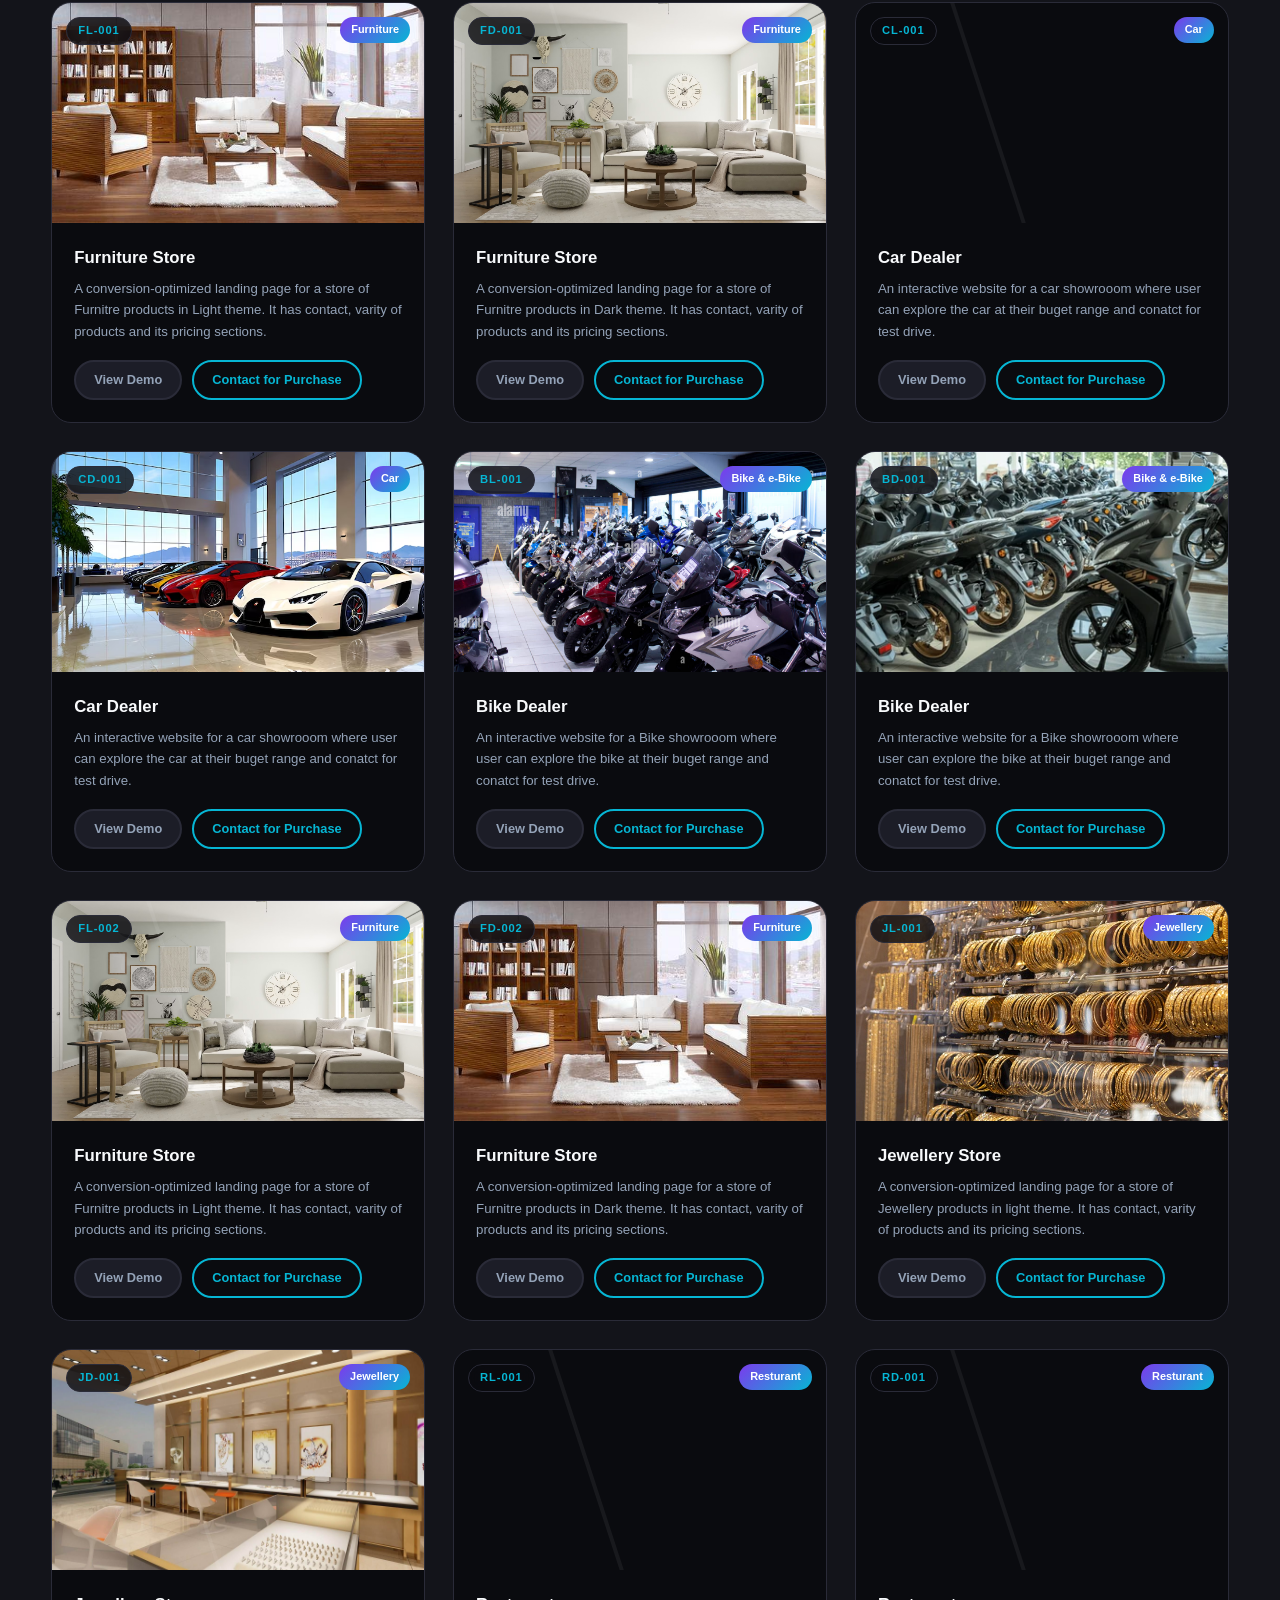
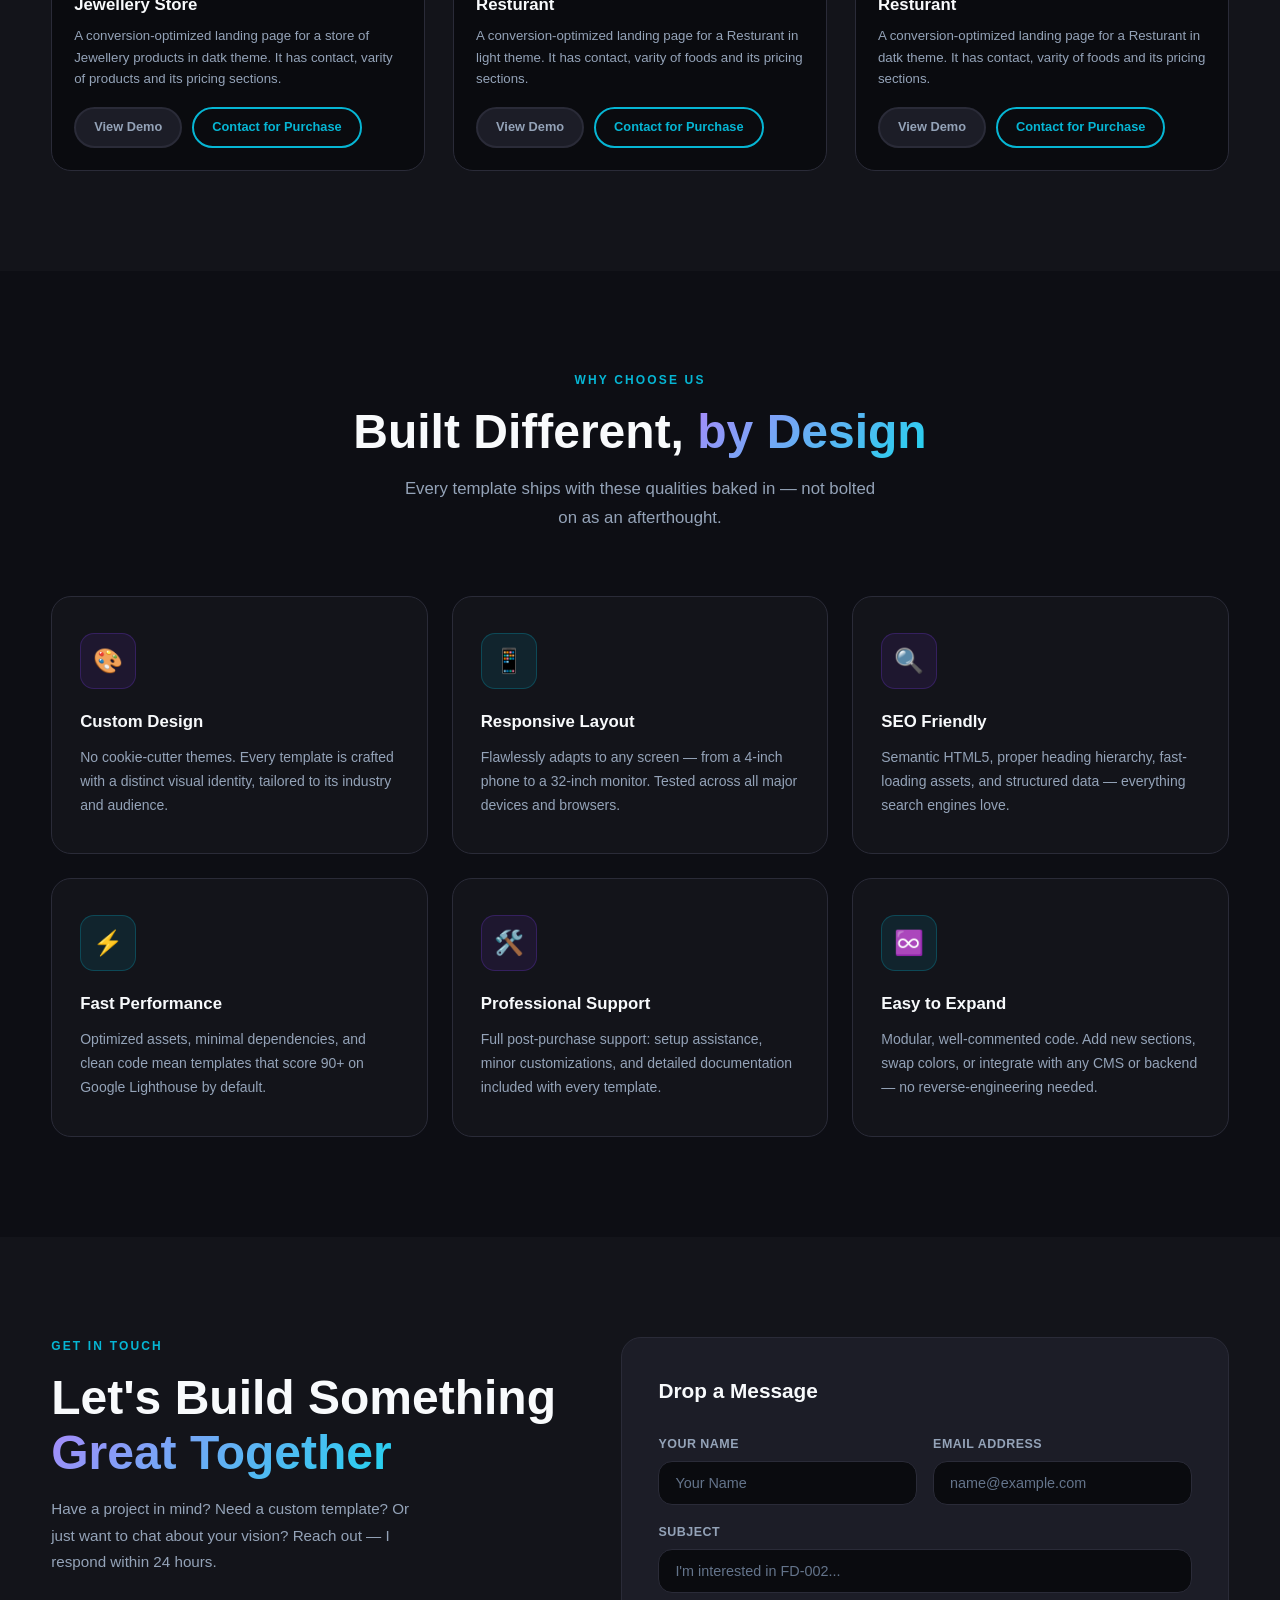
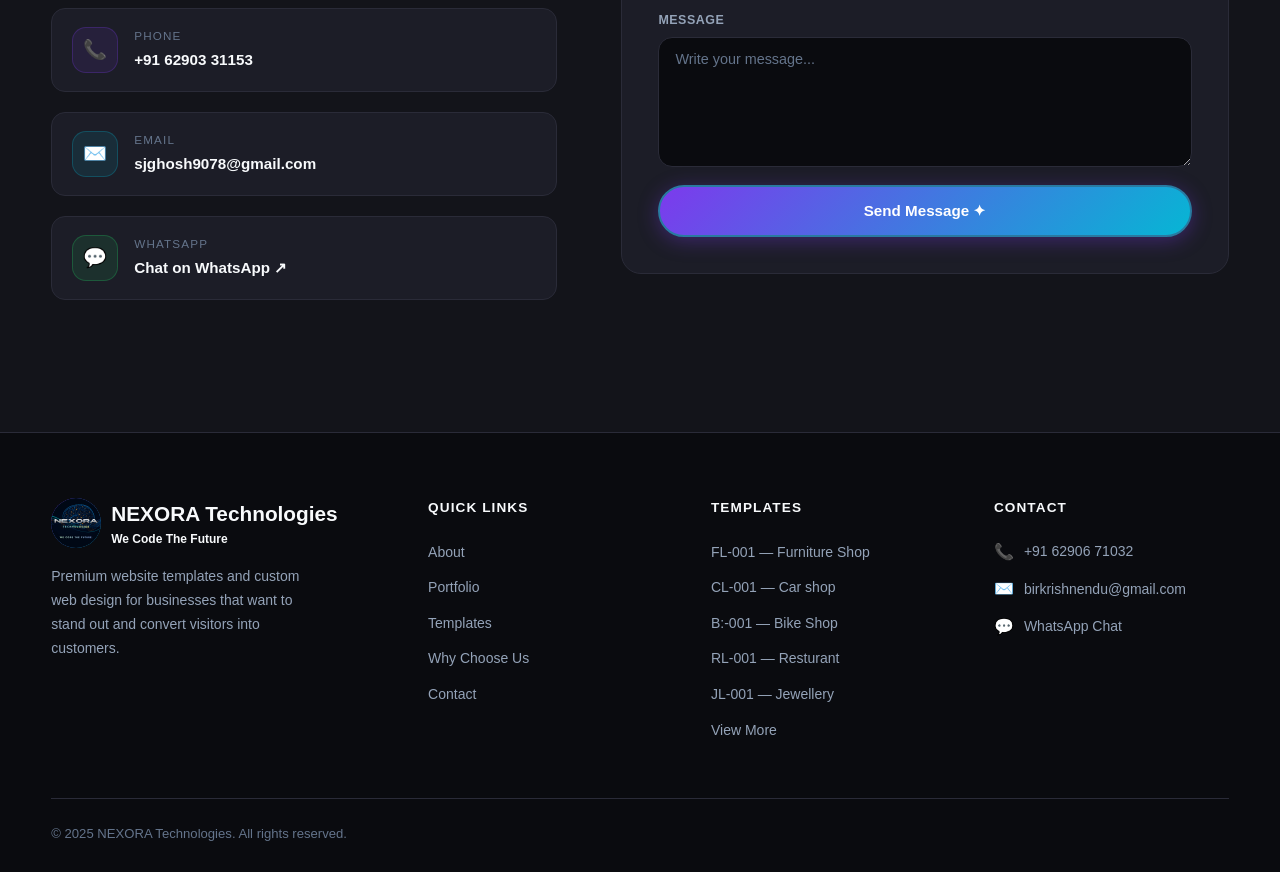
==== commit 0865864f: "first commit" ====
--- a/index.html
+++ b/index.html
@@ -354,7 +354,7 @@
           <h3 class="template-name">Furniture Store</h3>
           <p class="template-desc">A conversion-optimized landing page for a store of Furnitre products in Light theme. It has contact, varity of products and its pricing sections.</p>
           <div class="template-actions">
-            <a target="_blank" href="https://furniturene.my.canva.site/premium-furniture-showroom-website-ui" class="btn btn-ghost btn-sm" aria-label="View demo of SaaS Landing Pro">View Demo</a>
+            <a target="_blank" href="templates/furniture_light1.html" class="btn btn-ghost btn-sm" aria-label="View demo of SaaS Landing Pro">View Demo</a>
             <a href="#contact" class="btn btn-cyan btn-sm" aria-label="Contact to purchase SaaS Landing Pro">Contact for Purchase</a>
           </div>
         </div>
@@ -370,7 +370,7 @@
           <h3 class="template-name">Furniture Store</h3>
           <p class="template-desc">A conversion-optimized landing page for a store of Furnitre products in Dark theme. It has contact, varity of products and its pricing sections.</p>
           <div class="template-actions">
-            <a target="_blank" href="https://furniturene.my.canva.site/luxury-dark-furniture-showroom-site" class="btn btn-ghost btn-sm" aria-label="View demo of ShopFront Elite">View Demo</a>
+            <a target="_blank" href="templates/furniture_dark1.html" class="btn btn-ghost btn-sm" aria-label="View demo of ShopFront Elite">View Demo</a>
             <a href="#contact" class="btn btn-cyan btn-sm" aria-label="Contact to purchase ShopFront Elite">Contact for Purchase</a>
           </div>
         </div>
@@ -386,7 +386,7 @@
           <h3 class="template-name">Car Dealer</h3>
           <p class="template-desc">An interactive website for a car showrooom where user can explore the car at their buget range and conatct for test drive.</p>
           <div class="template-actions">
-            <a target="_blank" href="https://furniturene.my.canva.site/premium-multi-brand-car-showroom-website" class="btn btn-ghost btn-sm" aria-label="View demo of CreativePort">View Demo</a>
+            <a target="_blank" href="templates/car_light.html" class="btn btn-ghost btn-sm" aria-label="View demo of CreativePort">View Demo</a>
             <a href="#contact" class="btn btn-cyan btn-sm" aria-label="Contact to purchase CreativePort">Contact for Purchase</a>
           </div>
         </div>
@@ -403,7 +403,7 @@
           <h3 class="template-name">Car Dealer</h3>
           <p class="template-desc">An interactive website for a car showrooom where user can explore the car at their buget range and conatct for test drive.</p>
           <div class="template-actions">
-            <a target="_blank" href="https://furniturene.my.canva.site/dahngucc09y" class="btn btn-ghost btn-sm" aria-label="View demo of TableSet">View Demo</a>
+            <a target="_blank" href="templates/car_dark.html" class="btn btn-ghost btn-sm" aria-label="View demo of TableSet">View Demo</a>
             <a href="#contact" class="btn btn-cyan btn-sm" aria-label="Contact to purchase TableSet">Contact for Purchase</a>
           </div>
         </div>
@@ -419,7 +419,7 @@
           <h3 class="template-name">Bike Dealer</h3>
           <p class="template-desc">An interactive website for a Bike showrooom where user can explore the bike at their buget range and conatct for test drive.</p>
           <div class="template-actions">
-            <a target="_blank" href="https://furniturene.my.canva.site/premium-bike-e-bike-showroom-website" class="btn btn-ghost btn-sm" aria-label="View demo of TableSet">View Demo</a>
+            <a target="_blank" href="templates/bike_light.html" class="btn btn-ghost btn-sm" aria-label="View demo of TableSet">View Demo</a>
             <a href="#contact" class="btn btn-cyan btn-sm" aria-label="Contact to purchase TableSet">Contact for Purchase</a>
           </div>
         </div>
@@ -435,7 +435,7 @@
           <h3 class="template-name">Bike Dealer</h3>
           <p class="template-desc">An interactive website for a Bike showrooom where user can explore the bike at their buget range and conatct for test drive.</p>
           <div class="template-actions">
-            <a target="_blank" href="https://furniturene.my.canva.site/premium-futuristic-bike-showroom-website" class="btn btn-ghost btn-sm" aria-label="View demo of TableSet">View Demo</a>
+            <a target="_blank" href="templates/bike_dark.html" class="btn btn-ghost btn-sm" aria-label="View demo of TableSet">View Demo</a>
             <a href="#contact" class="btn btn-cyan btn-sm" aria-label="Contact to purchase TableSet">Contact for Purchase</a>
           </div>
         </div>
@@ -451,7 +451,7 @@
           <h3 class="template-name">Furniture Store</h3>
           <p class="template-desc">A conversion-optimized landing page for a store of Furnitre products in Light theme. It has contact, varity of products and its pricing sections.</p>
           <div class="template-actions">
-            <a target="_blank" href="https://furniturene.my.canva.site/furniture-shop-website-mockups" class="btn btn-ghost btn-sm" aria-label="View demo of SaaS Landing Pro">View Demo</a>
+            <a target="_blank" href="templates/furniture_light2.html" class="btn btn-ghost btn-sm" aria-label="View demo of SaaS Landing Pro">View Demo</a>
             <a href="#contact" class="btn btn-cyan btn-sm" aria-label="Contact to purchase SaaS Landing Pro">Contact for Purchase</a>
           </div>
         </div>
@@ -467,7 +467,7 @@
           <h3 class="template-name">Furniture Store</h3>
           <p class="template-desc">A conversion-optimized landing page for a store of Furnitre products in Dark theme. It has contact, varity of products and its pricing sections.</p>
           <div class="template-actions">
-            <a target="_blank" href="https://furniturene.my.canva.site/furniture-shop-website-2-theme-designs" class="btn btn-ghost btn-sm" aria-label="View demo of ShopFront Elite">View Demo</a>
+            <a target="_blank" href="templates/furniture_dark2.html" class="btn btn-ghost btn-sm" aria-label="View demo of ShopFront Elite">View Demo</a>
             <a href="#contact" class="btn btn-cyan btn-sm" aria-label="Contact to purchase ShopFront Elite">Contact for Purchase</a>
           </div>
         </div>
@@ -483,7 +483,7 @@
           <h3 class="template-name">Jewellery Store</h3>
           <p class="template-desc">A conversion-optimized landing page for a store of Jewellery products in light theme. It has contact, varity of products and its pricing sections.</p>
           <div class="template-actions">
-            <a target="_blank" href="https://furniturene.my.canva.site/luxury-jewellery-website-light-theme" class="btn btn-ghost btn-sm" aria-label="View demo of ShopFront Elite">View Demo</a>
+            <a target="_blank" href="templates/jwel_light.html" class="btn btn-ghost btn-sm" aria-label="View demo of ShopFront Elite">View Demo</a>
             <a href="#contact" class="btn btn-cyan btn-sm" aria-label="Contact to purchase ShopFront Elite">Contact for Purchase</a>
           </div>
         </div>
@@ -500,7 +500,7 @@
           <h3 class="template-name">Jewellery Store</h3>
           <p class="template-desc">A conversion-optimized landing page for a store of Jewellery products in datk theme. It has contact, varity of products and its pricing sections.</p>
           <div class="template-actions">
-            <a target="_blank" href="https://furniturene.my.canva.site/luxury-dark-theme-jewellery-website" class="btn btn-ghost btn-sm" aria-label="View demo of ShopFront Elite">View Demo</a>
+            <a target="_blank" href="templates/jwel_dark.html" class="btn btn-ghost btn-sm" aria-label="View demo of ShopFront Elite">View Demo</a>
             <a href="#contact" class="btn btn-cyan btn-sm" aria-label="Contact to purchase ShopFront Elite">Contact for Purchase</a>
           </div>
         </div>
@@ -517,7 +517,7 @@
           <h3 class="template-name">Resturant</h3>
           <p class="template-desc">A conversion-optimized landing page for a Resturant in light theme. It has contact, varity of foods and its pricing sections.</p>
           <div class="template-actions">
-           <a target="_blank" href="https://furniturene.my.canva.site/premium-light-theme-restaurant-website" class="btn btn-ghost btn-sm" aria-label="View demo of ShopFront Elite">View Demo</a>
+           <a target="_blank" href="templates/res_light.html" class="btn btn-ghost btn-sm" aria-label="View demo of ShopFront Elite">View Demo</a>
             <a href="#contact" class="btn btn-cyan btn-sm" aria-label="Contact to purchase ShopFront Elite">Contact for Purchase</a>
           </div>
         </div>
@@ -534,7 +534,7 @@
           <h3 class="template-name">Resturant</h3>
           <p class="template-desc">A conversion-optimized landing page for a Resturant in datk theme. It has contact, varity of foods and its pricing sections.</p>
           <div class="template-actions">
-          <a target="_blank" href="https://furniturene.my.canva.site/luxury-dark-fine-dining-website" class="btn btn-ghost btn-sm" aria-label="View demo of ShopFront Elite">View Demo</a>
+          <a target="_blank" href="templates/res_dark.html" class="btn btn-ghost btn-sm" aria-label="View demo of ShopFront Elite">View Demo</a>
             <a href="#contact" class="btn btn-cyan btn-sm" aria-label="Contact to purchase ShopFront Elite">Contact for Purchase</a>
           </div>
         </div>
